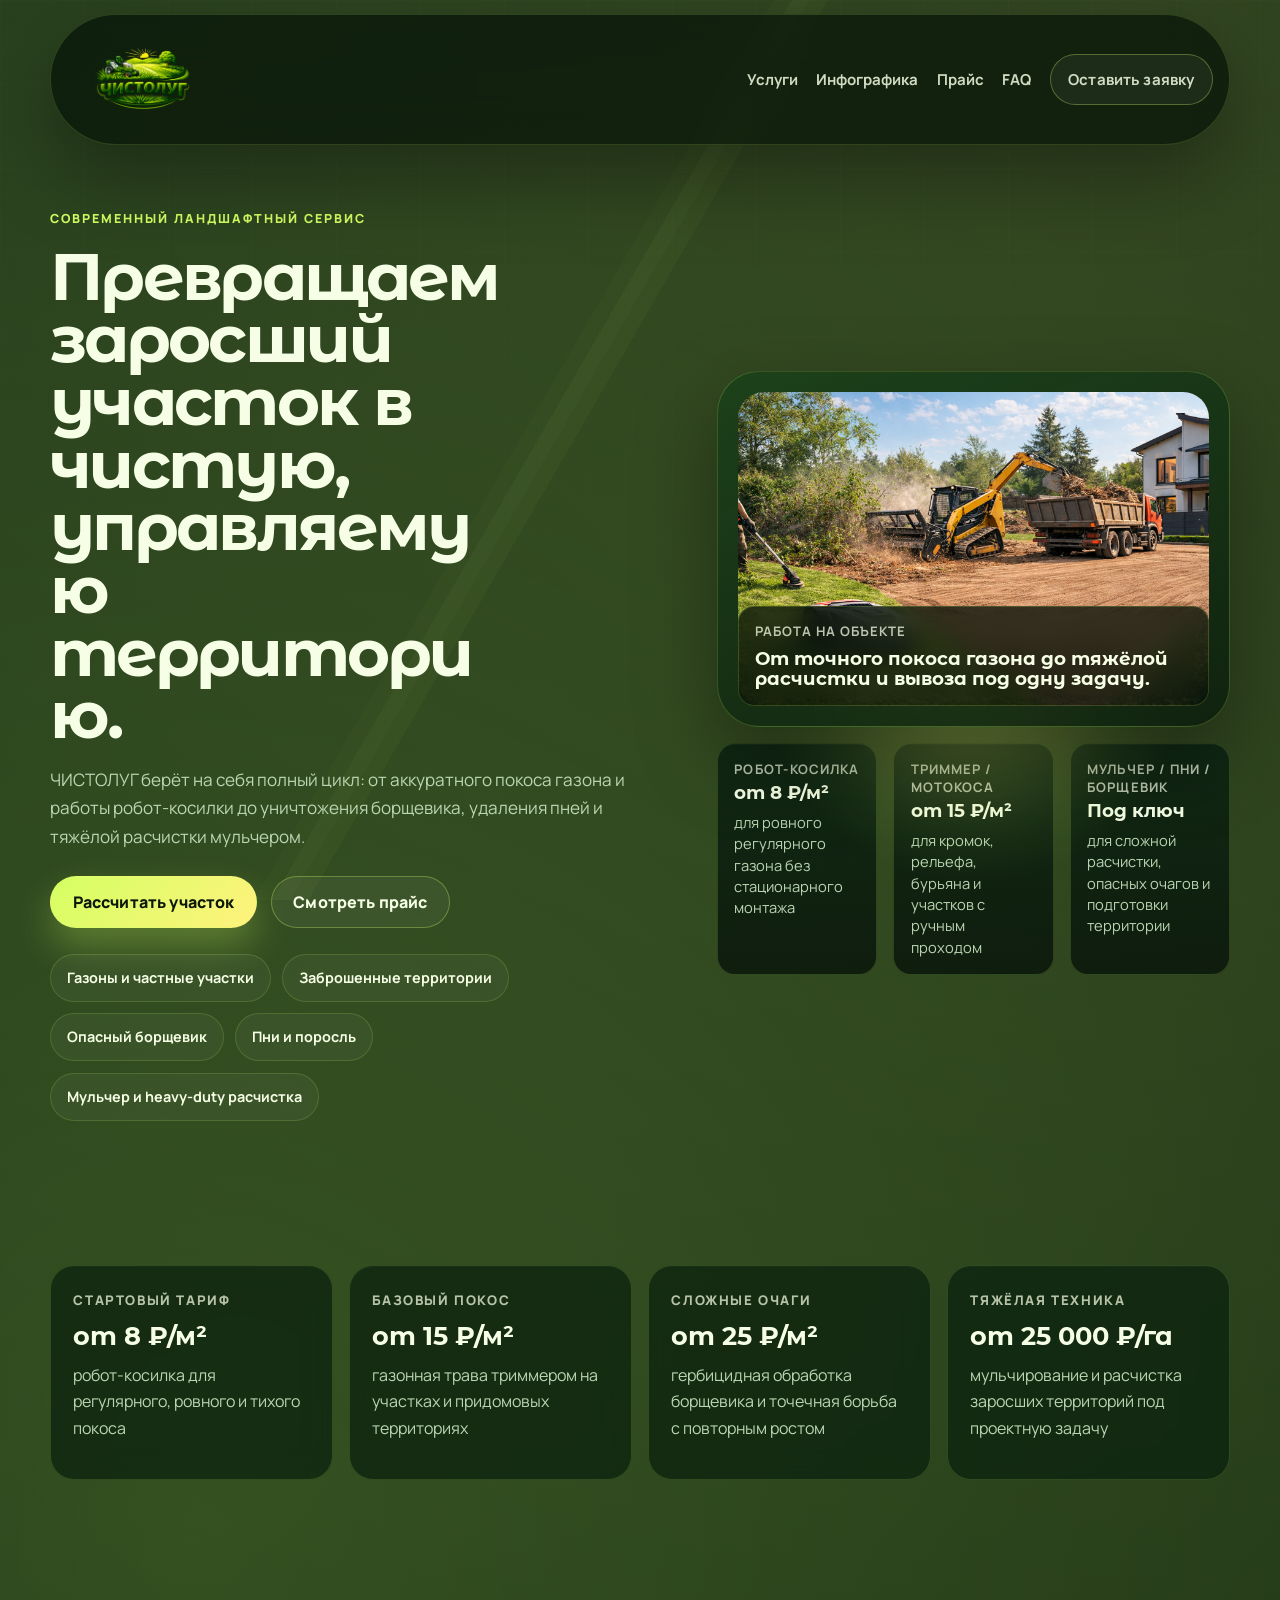
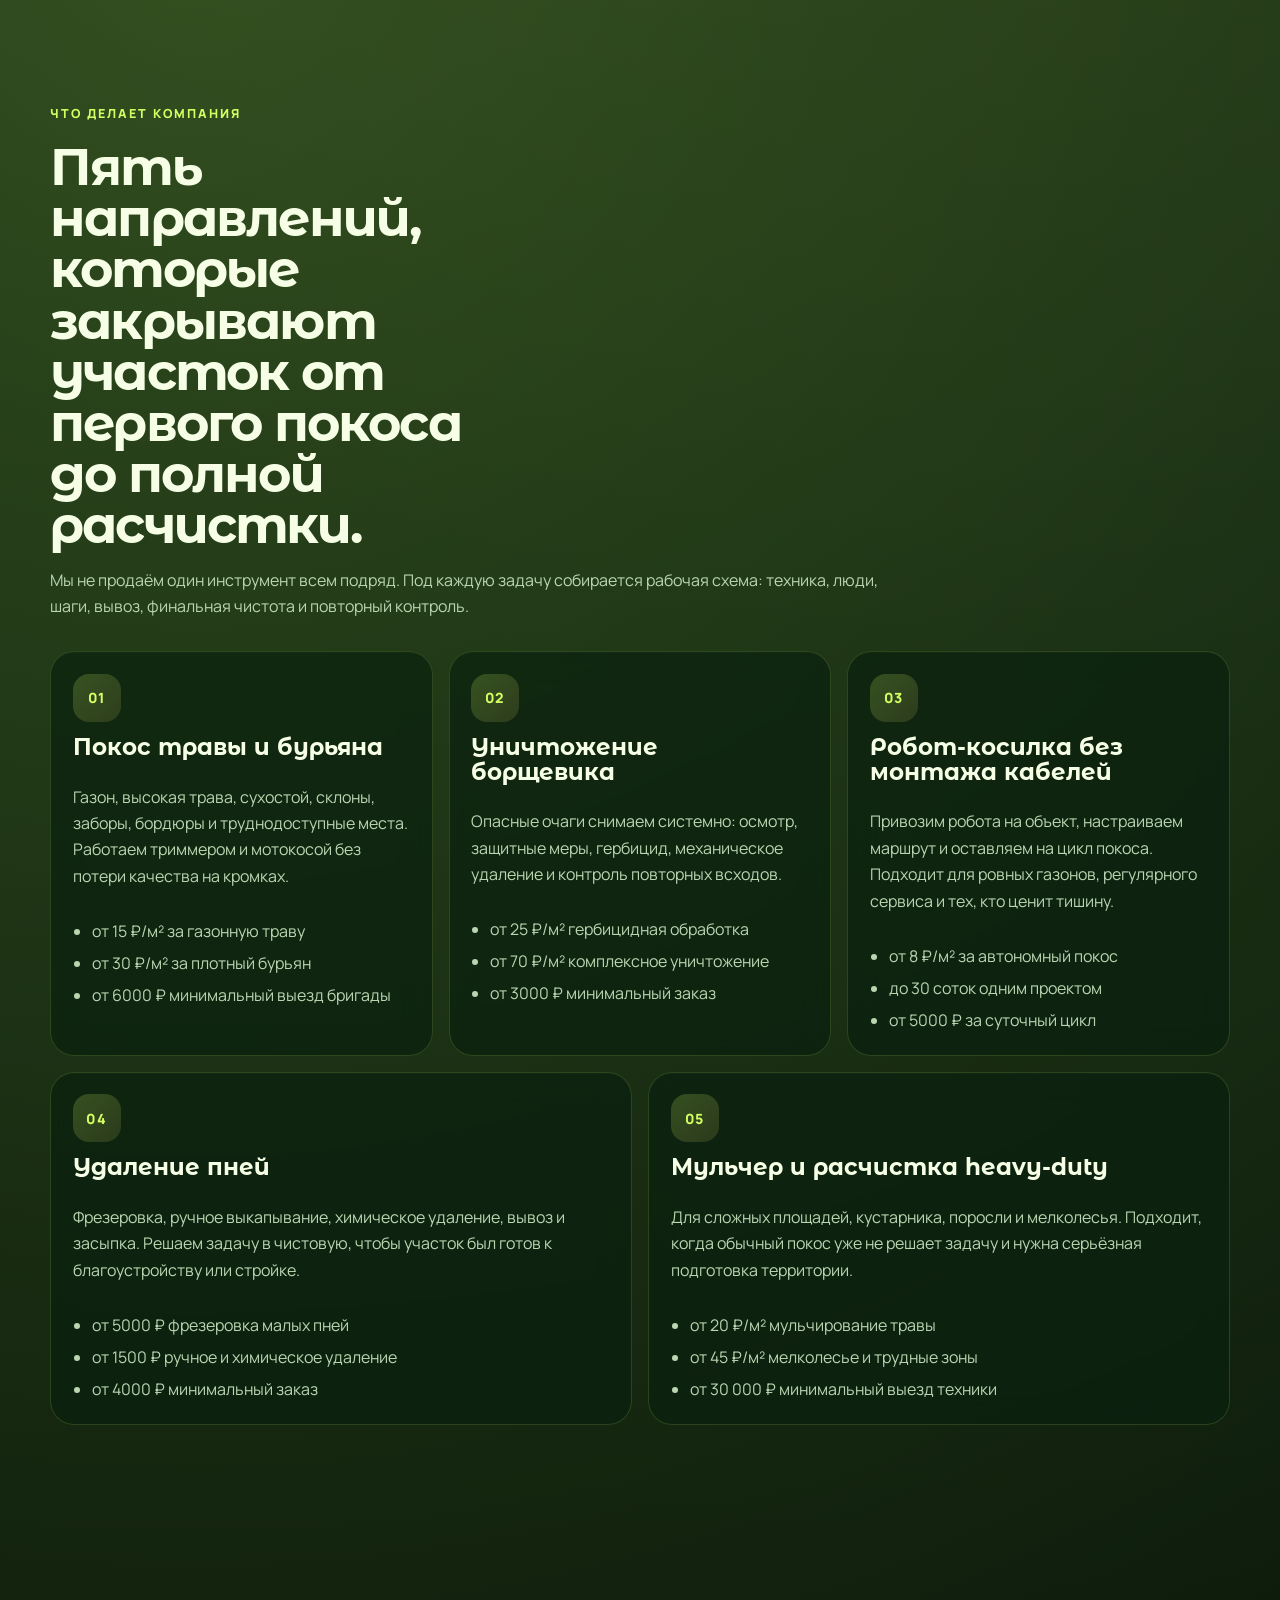
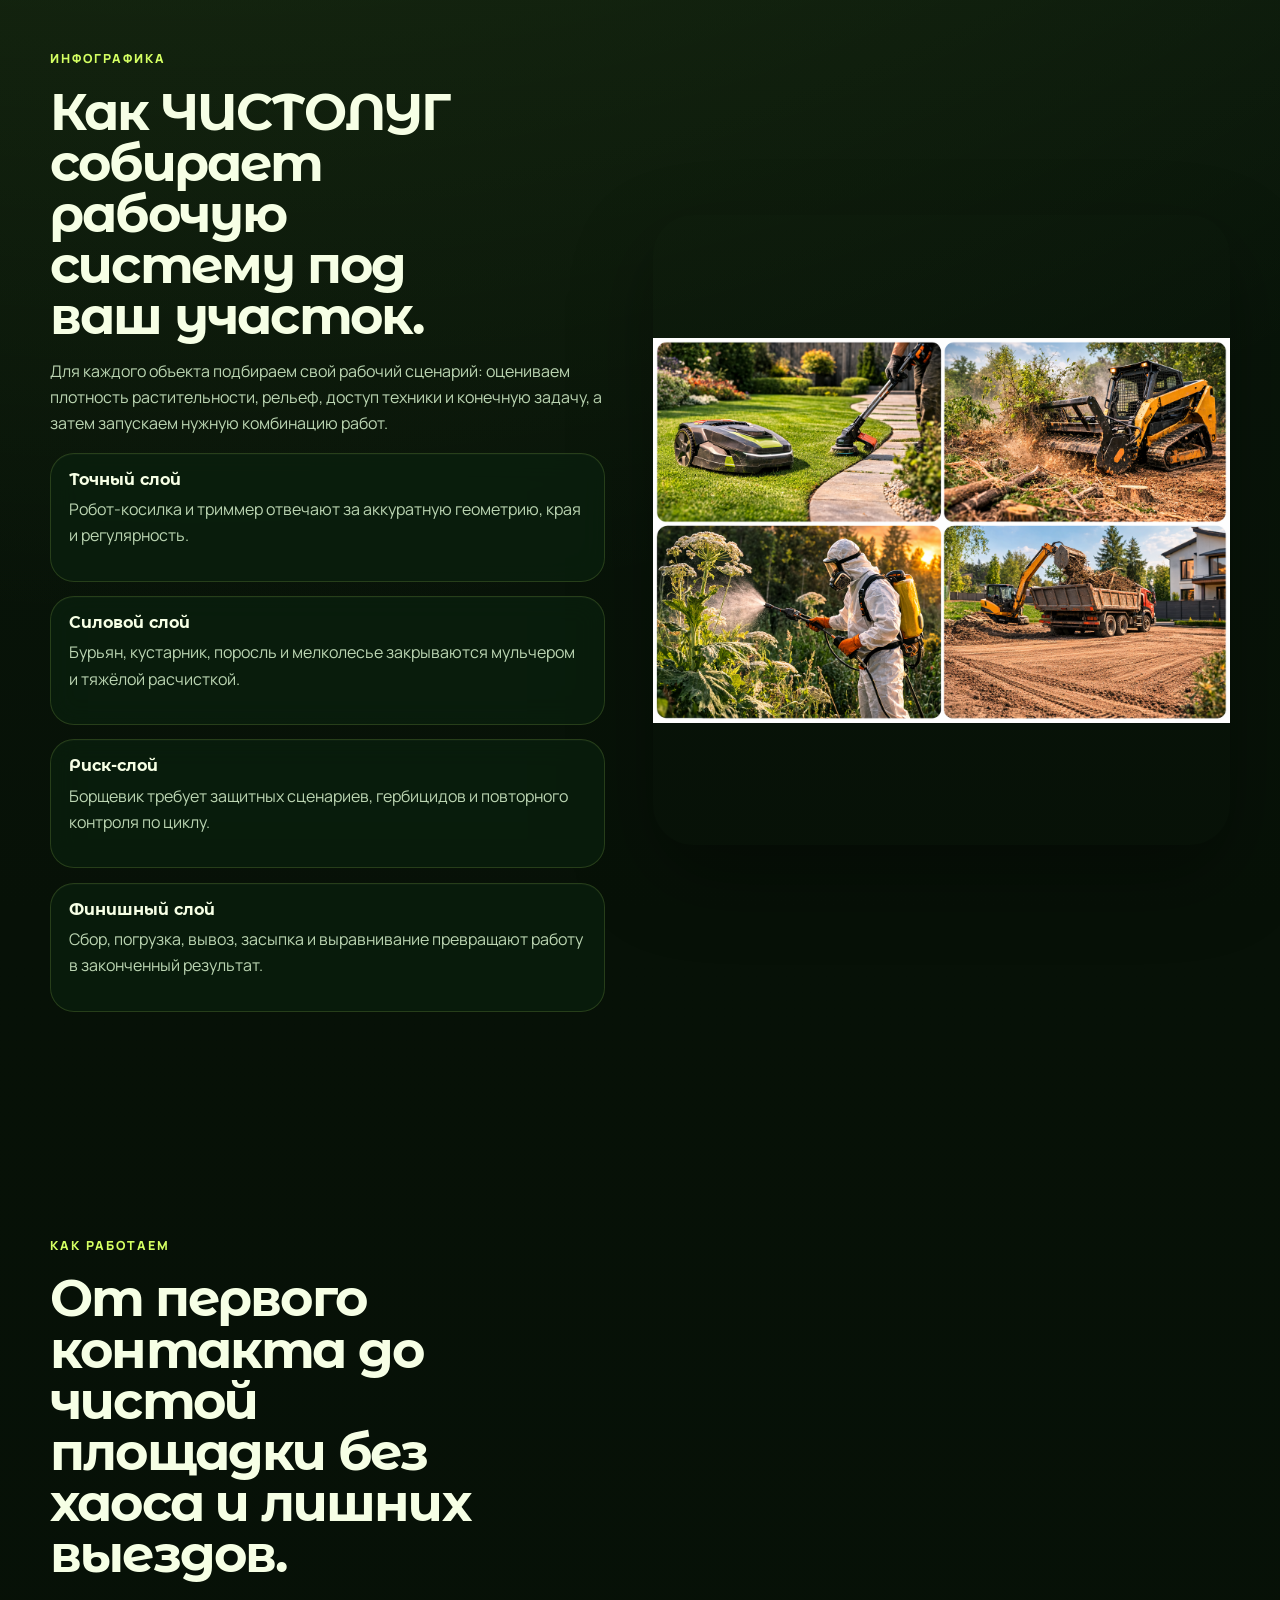
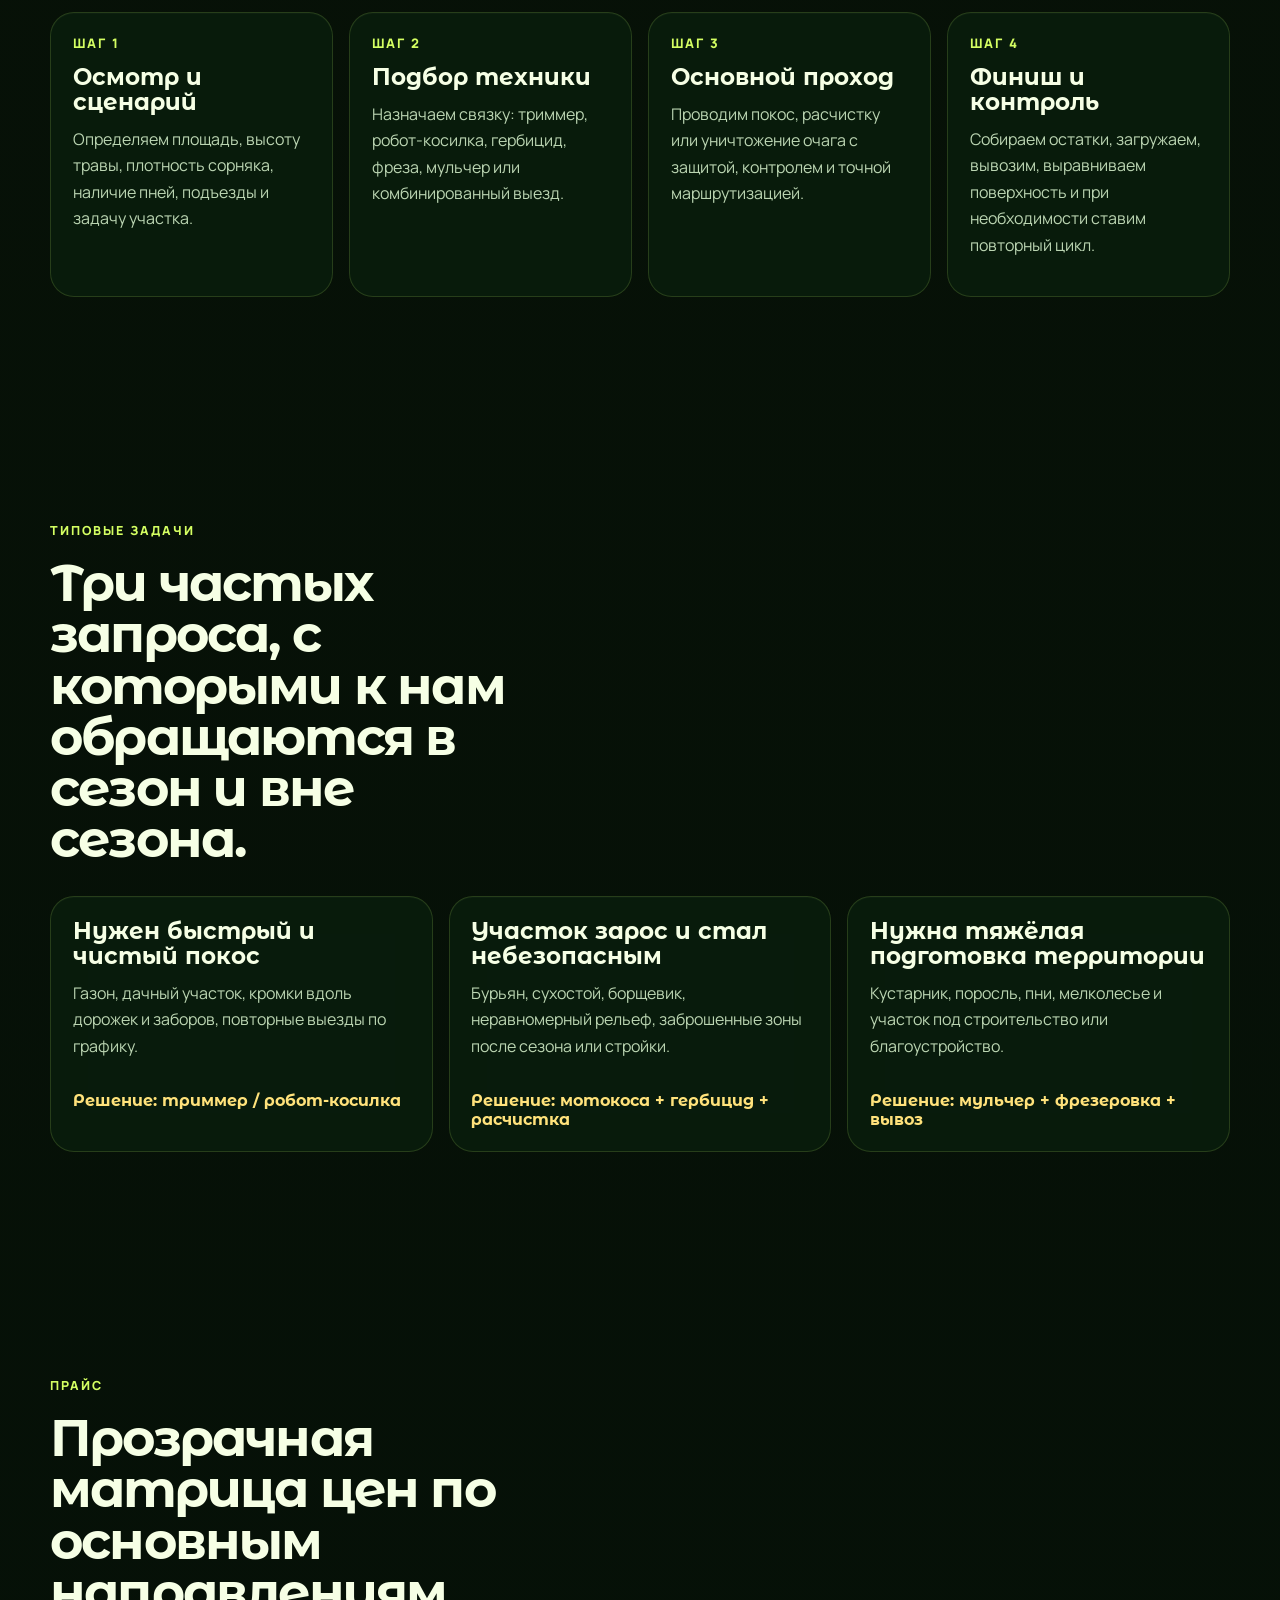
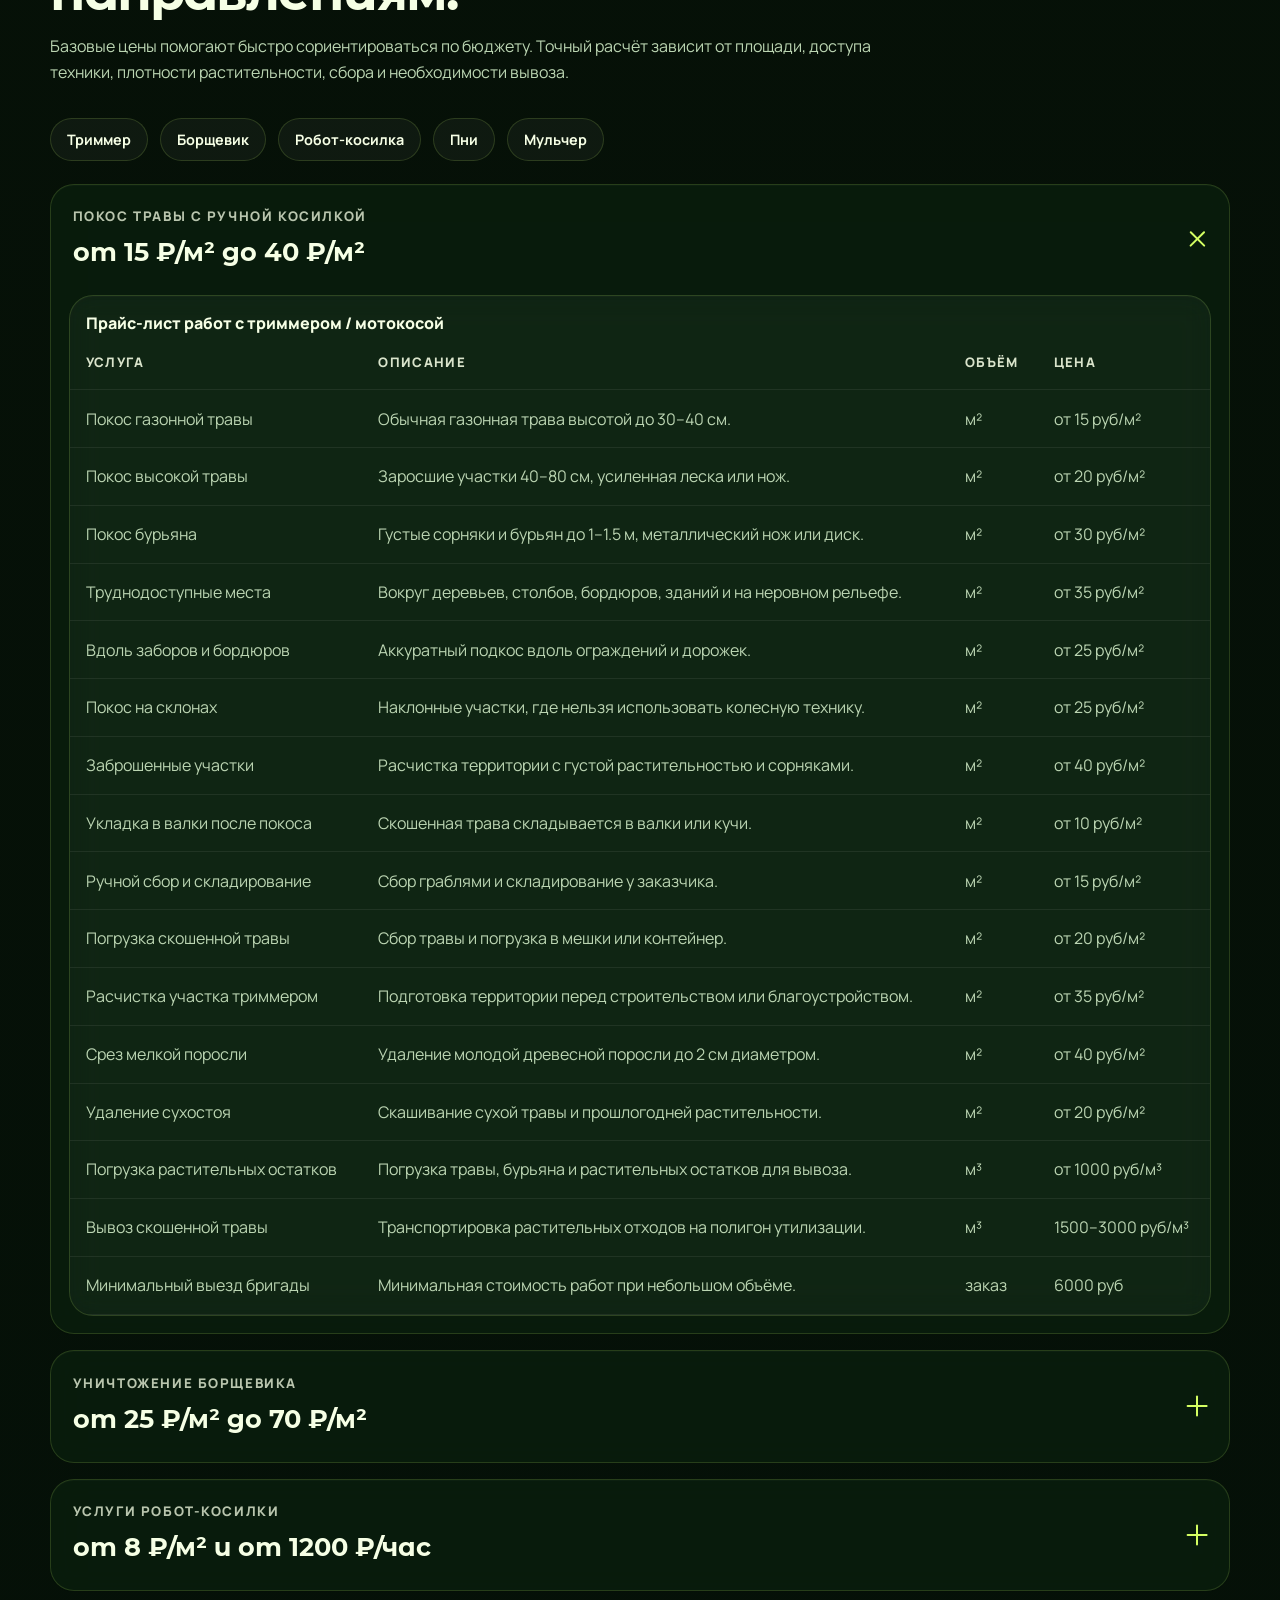
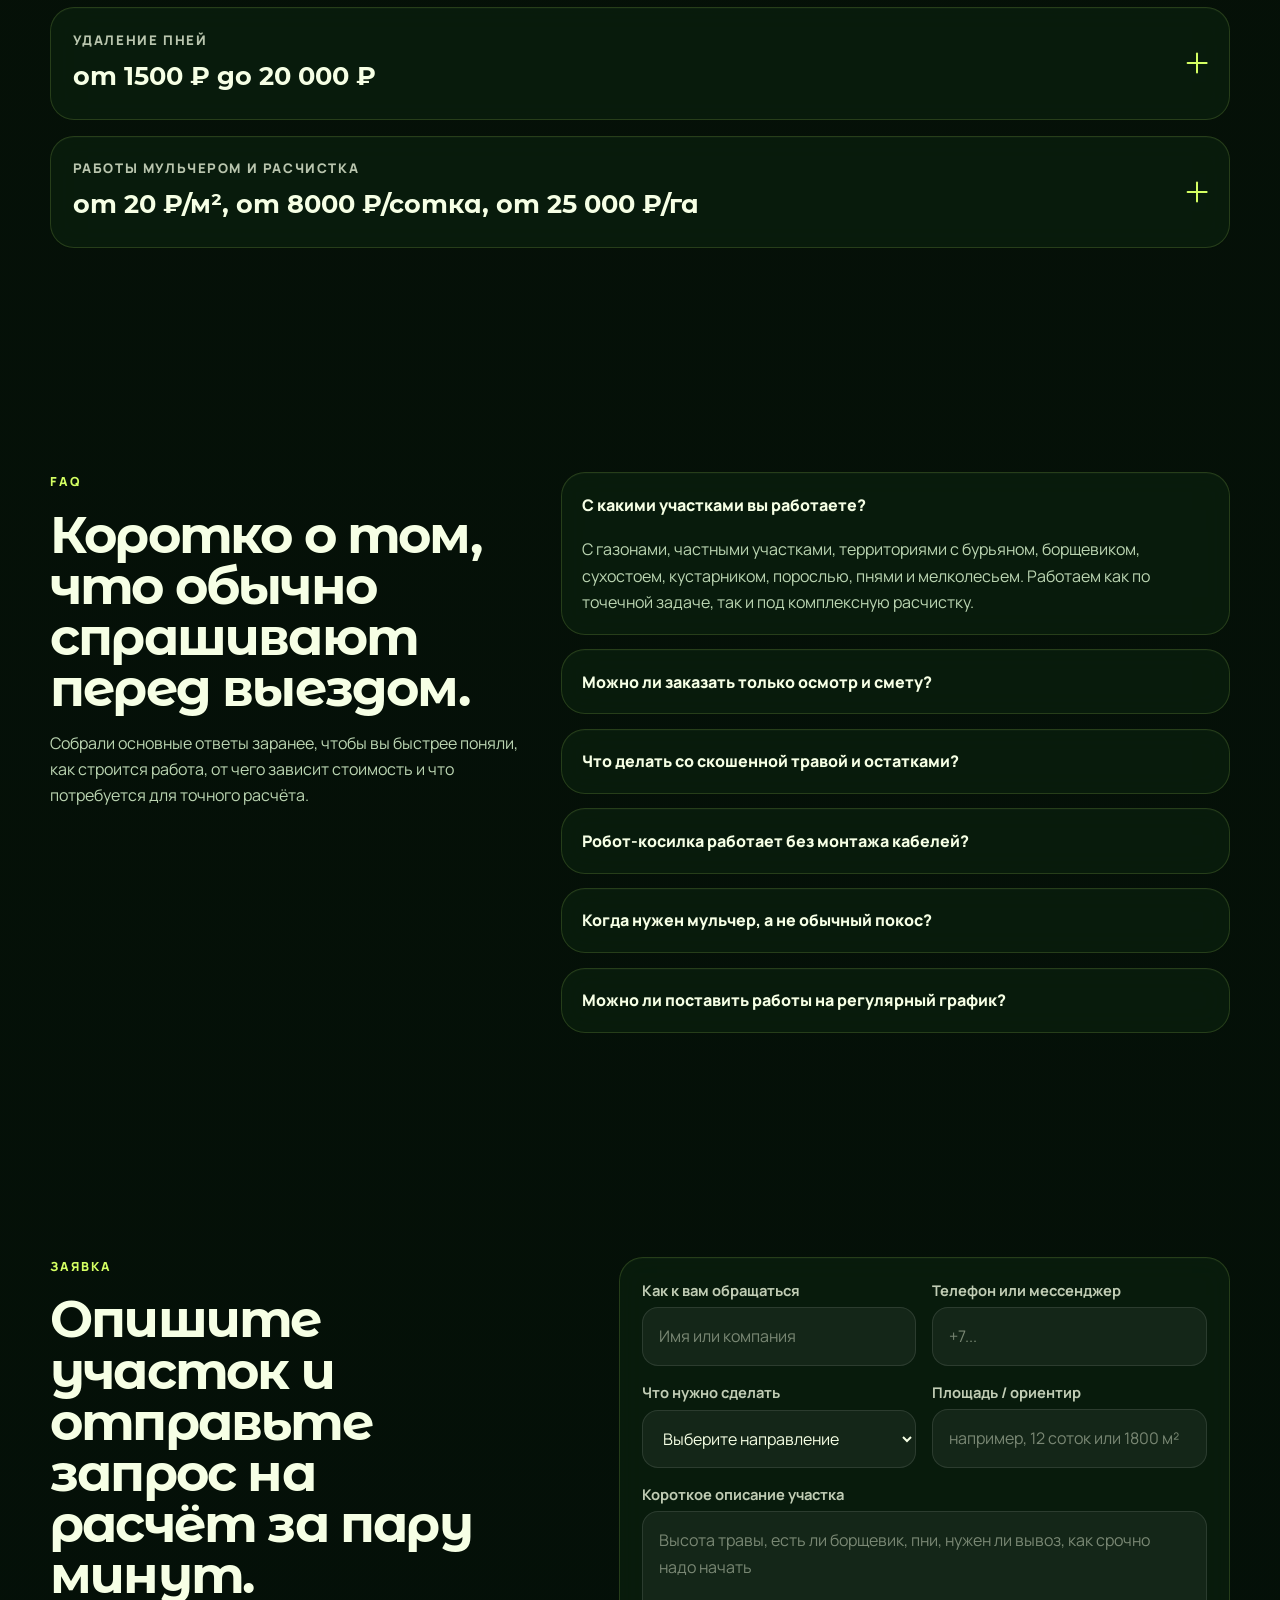
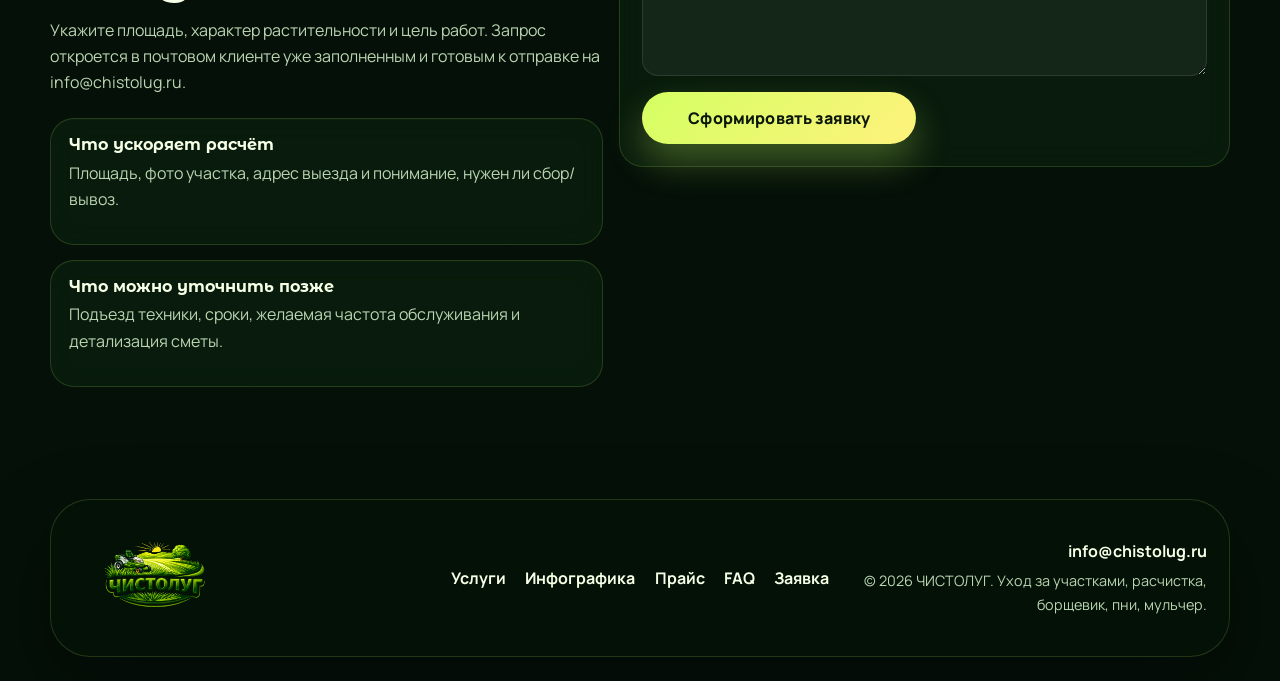
==== index.html @ da8906d5 "Initial commit" ====
<!doctype html>
<html lang="ru">
  <head>
    <meta charset="UTF-8" />
    <meta name="viewport" content="width=device-width, initial-scale=1.0" />
    <title>ЧИСТОЛУГ - покос травы, расчистка участков, уничтожение борщевика и удаление пней</title>
    <meta
      name="description"
      content="ЧИСТОЛУГ выполняет покос травы, расчистку заросших участков, уничтожение борщевика, удаление пней, мульчирование и сервис робот-косилок. Современный подход, понятный прайс, работы под ключ."
    />
    <meta
      name="keywords"
      content="покос травы, расчистка участков, уничтожение борщевика, робот косилка, удаление пней, мульчер, покос газона"
    />
    <meta name="theme-color" content="#0d2413" />
    <meta name="robots" content="index,follow,max-image-preview:large" />
    <link rel="canonical" href="https://chistolug.ru/" />
    <link rel="icon" href="assets/favicon-logo.png" type="image/png" sizes="512x512" />
    <link rel="apple-touch-icon" href="assets/favicon-logo.png" />
    <link rel="manifest" href="site.webmanifest" />
    <meta property="og:locale" content="ru_RU" />
    <meta property="og:type" content="website" />
    <meta property="og:title" content="ЧИСТОЛУГ - современный сервис покоса и расчистки участков" />
    <meta
      property="og:description"
      content="От аккуратного покоса газона до тяжёлой расчистки мульчером: борщевик, бурьян, пни, мелколесье и робот-косилки."
    />
    <meta property="og:url" content="https://chistolug.ru/" />
    <meta property="og:site_name" content="ЧИСТОЛУГ" />
    <meta property="og:image" content="https://chistolug.ru/assets/og-card.svg" />
    <meta property="og:image:type" content="image/svg+xml" />
    <meta property="og:image:width" content="1200" />
    <meta property="og:image:height" content="630" />
    <meta name="twitter:card" content="summary_large_image" />
    <meta name="twitter:title" content="ЧИСТОЛУГ - покос, расчистка и восстановление участков" />
    <meta
      name="twitter:description"
      content="Комплексный ландшафтный сервис: трава, борщевик, пни, мульчер и робот-косилки."
    />
    <meta name="twitter:image" content="https://chistolug.ru/assets/og-card.svg" />
    <link rel="preload" href="assets/hiro.png" as="image" />
    <link rel="stylesheet" href="styles.css" />
    <script type="application/ld+json">
      {
        "@context": "https://schema.org",
        "@graph": [
          {
            "@type": "Organization",
            "@id": "https://chistolug.ru/#organization",
            "name": "ЧИСТОЛУГ",
            "url": "https://chistolug.ru/",
            "logo": "https://chistolug.ru/assets/logo-header.png",
            "image": "https://chistolug.ru/assets/og-card.svg",
            "description": "Комплексный сервис по покосу травы, расчистке участков, уничтожению борщевика, удалению пней, мульчированию и обслуживанию робот-косилок.",
            "areaServed": {
              "@type": "Country",
              "name": "Россия"
            },
            "email": "info@chistolug.ru",
            "knowsAbout": [
              "Покос травы",
              "Расчистка участков",
              "Уничтожение борщевика",
              "Робот-косилки",
              "Удаление пней",
              "Мульчирование"
            ]
          },
          {
            "@type": "WebSite",
            "@id": "https://chistolug.ru/#website",
            "url": "https://chistolug.ru/",
            "name": "ЧИСТОЛУГ",
            "description": "Покос травы, расчистка участков, борщевик, пни, мульчер и робот-косилки под ключ.",
            "publisher": {
              "@id": "https://chistolug.ru/#organization"
            },
            "inLanguage": "ru-RU"
          },
          {
            "@type": "Service",
            "name": "Покос травы и расчистка участков",
            "provider": {
              "@id": "https://chistolug.ru/#organization"
            },
            "description": "Покос газонов, бурьяна, сложных рельефов и заброшенных участков триммером и мотокосой.",
            "offers": {
              "@type": "Offer",
              "priceCurrency": "RUB",
              "priceSpecification": {
                "@type": "PriceSpecification",
                "priceCurrency": "RUB",
                "minPrice": "15",
                "unitCode": "MTK"
              }
            }
          },
          {
            "@type": "Service",
            "name": "Уничтожение борщевика",
            "provider": {
              "@id": "https://chistolug.ru/#organization"
            },
            "description": "Гербицидная обработка, механическое удаление, выкапывание с корнем и вывоз растительных остатков.",
            "offers": {
              "@type": "Offer",
              "priceCurrency": "RUB",
              "priceSpecification": {
                "@type": "PriceSpecification",
                "priceCurrency": "RUB",
                "minPrice": "25",
                "unitCode": "MTK"
              }
            }
          },
          {
            "@type": "Service",
            "name": "Робот-косилки без стационарного монтажа",
            "provider": {
              "@id": "https://chistolug.ru/#organization"
            },
            "description": "Доставка робота на участок, настройка, автономный покос и регулярное обслуживание по графику.",
            "offers": {
              "@type": "Offer",
              "priceCurrency": "RUB",
              "priceSpecification": {
                "@type": "PriceSpecification",
                "priceCurrency": "RUB",
                "minPrice": "8",
                "unitCode": "MTK"
              }
            }
          },
          {
            "@type": "Service",
            "name": "Удаление пней",
            "provider": {
              "@id": "https://chistolug.ru/#organization"
            },
            "description": "Фрезеровка пней, ручное выкапывание корней, засыпка и выравнивание поверхности после удаления.",
            "offers": {
              "@type": "Offer",
              "priceCurrency": "RUB",
              "priceSpecification": {
                "@type": "PriceSpecification",
                "priceCurrency": "RUB",
                "minPrice": "1500"
              }
            }
          },
          {
            "@type": "FAQPage",
            "mainEntity": [
              {
                "@type": "Question",
                "name": "С какими участками работает ЧИСТОЛУГ?",
                "acceptedAnswer": {
                  "@type": "Answer",
                  "text": "Компания работает с газонами, заброшенными участками, сложным рельефом, борщевиком, порослью, кустарником, мелколесьем и площадками после строительства."
                }
              },
              {
                "@type": "Question",
                "name": "Можно ли заказать только осмотр и смету?",
                "acceptedAnswer": {
                  "@type": "Answer",
                  "text": "Да. Для борщевика, пней, робот-косилок и мульчера предусмотрен отдельный выезд специалиста и оценка объёма работ."
                }
              },
              {
                "@type": "Question",
                "name": "Что делать со скошенной травой и растительными остатками?",
                "acceptedAnswer": {
                  "@type": "Answer",
                  "text": "Можно оставить траву в валках, собрать и складировать на участке, погрузить в транспорт или организовать вывоз на полигон."
                }
              },
              {
                "@type": "Question",
                "name": "Работаете ли вы регулярно по графику?",
                "acceptedAnswer": {
                  "@type": "Answer",
                  "text": "Да. Для газонов и робот-косилок доступны повторные выезды и регулярное обслуживание участка по графику."
                }
              }
            ]
          }
        ]
      }
    </script>
  </head>
  <body>
    <div class="page-bg" aria-hidden="true"></div>
    <header class="site-header">
      <div class="container header-grid">
        <a class="brand" href="#top" aria-label="ЧИСТОЛУГ">
          <img
            class="brand-logo-image"
            src="assets/logo-header.png"
            alt="Логотип ЧИСТОЛУГ"
            width="180"
            height="120"
          />
        </a>
        <button class="nav-toggle" type="button" aria-expanded="false" aria-controls="site-nav">
          <span></span>
          <span></span>
        </button>
        <nav class="site-nav" id="site-nav" aria-label="Основная навигация">
          <a href="#services">Услуги</a>
          <a href="#system">Инфографика</a>
          <a href="#prices">Прайс</a>
          <a href="#faq">FAQ</a>
          <a class="button button-small button-ghost" href="#quote">Оставить заявку</a>
        </nav>
      </div>
    </header>

    <main id="top">
      <section class="hero section">
        <div class="container hero-grid">
          <div class="hero-copy reveal">
            <p class="eyebrow">Современный ландшафтный сервис</p>
            <h1>Превращаем заросший участок в чистую, управляемую территорию.</h1>
            <p class="hero-lead">
              ЧИСТОЛУГ берёт на себя полный цикл: от аккуратного покоса газона и работы робот-косилки
              до уничтожения борщевика, удаления пней и тяжёлой расчистки мульчером.
            </p>
            <div class="hero-actions">
              <a class="button button-primary" href="#quote">Рассчитать участок</a>
              <a class="button button-secondary" href="#prices">Смотреть прайс</a>
            </div>
            <ul class="hero-tags" aria-label="Направления работ">
              <li>Газоны и частные участки</li>
              <li>Заброшенные территории</li>
              <li>Опасный борщевик</li>
              <li>Пни и поросль</li>
              <li>Мульчер и heavy-duty расчистка</li>
            </ul>
          </div>

          <div class="hero-visual reveal" style="--delay: 0.12s">
            <div class="hero-orbit" aria-hidden="true"></div>
            <figure class="hero-scene-card">
              <img
                src="assets/hiro.png"
                alt="Техника ЧИСТОЛУГ на объекте: робот-косилка, ручной покос и расчистка участка с погрузкой растительных остатков."
                width="1536"
                height="1024"
                fetchpriority="high"
              />
              <figcaption class="scene-caption">
                <span>Работа на объекте</span>
                <strong>От точного покоса газона до тяжёлой расчистки и вывоза под одну задачу.</strong>
              </figcaption>
            </figure>
            <div class="hero-badge-grid" aria-label="Ключевые форматы работ">
              <article class="hero-badge">
                <span>Робот-косилка</span>
                <strong>от 8 ₽/м²</strong>
                <p>для ровного регулярного газона без стационарного монтажа</p>
              </article>
              <article class="hero-badge">
                <span>Триммер / мотокоса</span>
                <strong>от 15 ₽/м²</strong>
                <p>для кромок, рельефа, бурьяна и участков с ручным проходом</p>
              </article>
              <article class="hero-badge">
                <span>Мульчер / пни / борщевик</span>
                <strong>Под ключ</strong>
                <p>для сложной расчистки, опасных очагов и подготовки территории</p>
              </article>
            </div>
          </div>
        </div>
      </section>

      <section class="proof section">
        <div class="container">
          <div class="proof-grid">
            <article class="metric reveal">
              <span class="metric-label">Стартовый тариф</span>
              <strong class="metric-value">от 8 ₽/м²</strong>
              <p>робот-косилка для регулярного, ровного и тихого покоса</p>
            </article>
            <article class="metric reveal" style="--delay: 0.06s">
              <span class="metric-label">Базовый покос</span>
              <strong class="metric-value">от 15 ₽/м²</strong>
              <p>газонная трава триммером на участках и придомовых территориях</p>
            </article>
            <article class="metric reveal" style="--delay: 0.12s">
              <span class="metric-label">Сложные очаги</span>
              <strong class="metric-value">от 25 ₽/м²</strong>
              <p>гербицидная обработка борщевика и точечная борьба с повторным ростом</p>
            </article>
            <article class="metric reveal" style="--delay: 0.18s">
              <span class="metric-label">Тяжёлая техника</span>
              <strong class="metric-value">от 25 000 ₽/га</strong>
              <p>мульчирование и расчистка заросших территорий под проектную задачу</p>
            </article>
          </div>
        </div>
      </section>

      <section class="section services" id="services">
        <div class="container">
          <div class="section-heading reveal">
            <p class="eyebrow">Что делает компания</p>
            <h2>Пять направлений, которые закрывают участок от первого покоса до полной расчистки.</h2>
            <p>
              Мы не продаём один инструмент всем подряд. Под каждую задачу собирается рабочая схема:
              техника, люди, шаги, вывоз, финальная чистота и повторный контроль.
            </p>
          </div>

          <div class="service-grid">
            <article class="service-card reveal">
              <span class="service-icon">01</span>
              <h3>Покос травы и бурьяна</h3>
              <p>
                Газон, высокая трава, сухостой, склоны, заборы, бордюры и труднодоступные места. Работаем
                триммером и мотокосой без потери качества на кромках.
              </p>
              <ul>
                <li>от 15 ₽/м² за газонную траву</li>
                <li>от 30 ₽/м² за плотный бурьян</li>
                <li>от 6000 ₽ минимальный выезд бригады</li>
              </ul>
            </article>

            <article class="service-card reveal" style="--delay: 0.06s">
              <span class="service-icon">02</span>
              <h3>Уничтожение борщевика</h3>
              <p>
                Опасные очаги снимаем системно: осмотр, защитные меры, гербицид, механическое удаление и
                контроль повторных всходов.
              </p>
              <ul>
                <li>от 25 ₽/м² гербицидная обработка</li>
                <li>от 70 ₽/м² комплексное уничтожение</li>
                <li>от 3000 ₽ минимальный заказ</li>
              </ul>
            </article>

            <article class="service-card reveal" style="--delay: 0.12s">
              <span class="service-icon">03</span>
              <h3>Робот-косилка без монтажа кабелей</h3>
              <p>
                Привозим робота на объект, настраиваем маршрут и оставляем на цикл покоса. Подходит для
                ровных газонов, регулярного сервиса и тех, кто ценит тишину.
              </p>
              <ul>
                <li>от 8 ₽/м² за автономный покос</li>
                <li>до 30 соток одним проектом</li>
                <li>от 5000 ₽ за суточный цикл</li>
              </ul>
            </article>

            <article class="service-card reveal" style="--delay: 0.18s">
              <span class="service-icon">04</span>
              <h3>Удаление пней</h3>
              <p>
                Фрезеровка, ручное выкапывание, химическое удаление, вывоз и засыпка. Решаем задачу в
                чистовую, чтобы участок был готов к благоустройству или стройке.
              </p>
              <ul>
                <li>от 5000 ₽ фрезеровка малых пней</li>
                <li>от 1500 ₽ ручное и химическое удаление</li>
                <li>от 4000 ₽ минимальный заказ</li>
              </ul>
            </article>

            <article class="service-card reveal" style="--delay: 0.24s">
              <span class="service-icon">05</span>
              <h3>Мульчер и расчистка heavy-duty</h3>
              <p>
                Для сложных площадей, кустарника, поросли и мелколесья. Подходит, когда обычный покос уже
                не решает задачу и нужна серьёзная подготовка территории.
              </p>
              <ul>
                <li>от 20 ₽/м² мульчирование травы</li>
                <li>от 45 ₽/м² мелколесье и трудные зоны</li>
                <li>от 30 000 ₽ минимальный выезд техники</li>
              </ul>
            </article>
          </div>
        </div>
      </section>

      <section class="section system" id="system">
        <div class="container system-grid">
          <div class="system-copy reveal">
            <p class="eyebrow">Инфографика</p>
            <h2>Как ЧИСТОЛУГ собирает рабочую систему под ваш участок.</h2>
            <p>
              Для каждого объекта подбираем свой рабочий сценарий: оцениваем плотность растительности,
              рельеф, доступ техники и конечную задачу, а затем запускаем нужную комбинацию работ.
            </p>
            <div class="system-list">
              <article>
                <strong>Точный слой</strong>
                <p>Робот-косилка и триммер отвечают за аккуратную геометрию, края и регулярность.</p>
              </article>
              <article>
                <strong>Силовой слой</strong>
                <p>Бурьян, кустарник, поросль и мелколесье закрываются мульчером и тяжёлой расчисткой.</p>
              </article>
              <article>
                <strong>Риск-слой</strong>
                <p>Борщевик требует защитных сценариев, гербицидов и повторного контроля по циклу.</p>
              </article>
              <article>
                <strong>Финишный слой</strong>
                <p>Сбор, погрузка, вывоз, засыпка и выравнивание превращают работу в законченный результат.</p>
              </article>
            </div>
          </div>

          <figure class="system-visual reveal" style="--delay: 0.12s">
            <img
              src="assets/services.png"
              alt="Коллаж направлений ЧИСТОЛУГ: робот-косилка и ручной покос, мульчер, обработка борщевика и вывоз растительных остатков."
              width="1536"
              height="1024"
              loading="lazy"
            />
          </figure>
        </div>
      </section>

      <section class="section process">
        <div class="container">
          <div class="section-heading reveal">
            <p class="eyebrow">Как работаем</p>
            <h2>От первого контакта до чистой площадки без хаоса и лишних выездов.</h2>
          </div>
          <div class="process-grid">
            <article class="process-card reveal">
              <span>Шаг 1</span>
              <h3>Осмотр и сценарий</h3>
              <p>Определяем площадь, высоту травы, плотность сорняка, наличие пней, подъезды и задачу участка.</p>
            </article>
            <article class="process-card reveal" style="--delay: 0.06s">
              <span>Шаг 2</span>
              <h3>Подбор техники</h3>
              <p>Назначаем связку: триммер, робот-косилка, гербицид, фреза, мульчер или комбинированный выезд.</p>
            </article>
            <article class="process-card reveal" style="--delay: 0.12s">
              <span>Шаг 3</span>
              <h3>Основной проход</h3>
              <p>Проводим покос, расчистку или уничтожение очага с защитой, контролем и точной маршрутизацией.</p>
            </article>
            <article class="process-card reveal" style="--delay: 0.18s">
              <span>Шаг 4</span>
              <h3>Финиш и контроль</h3>
              <p>Собираем остатки, загружаем, вывозим, выравниваем поверхность и при необходимости ставим повторный цикл.</p>
            </article>
          </div>
        </div>
      </section>

      <section class="section cases">
        <div class="container">
          <div class="section-heading reveal">
            <p class="eyebrow">Типовые задачи</p>
            <h2>Три частых запроса, с которыми к нам обращаются в сезон и вне сезона.</h2>
          </div>
          <div class="case-grid">
            <article class="case-card reveal">
              <h3>Нужен быстрый и чистый покос</h3>
              <p>Газон, дачный участок, кромки вдоль дорожек и заборов, повторные выезды по графику.</p>
              <strong>Решение: триммер / робот-косилка</strong>
            </article>
            <article class="case-card reveal" style="--delay: 0.08s">
              <h3>Участок зарос и стал небезопасным</h3>
              <p>Бурьян, сухостой, борщевик, неравномерный рельеф, заброшенные зоны после сезона или стройки.</p>
              <strong>Решение: мотокоса + гербицид + расчистка</strong>
            </article>
            <article class="case-card reveal" style="--delay: 0.16s">
              <h3>Нужна тяжёлая подготовка территории</h3>
              <p>Кустарник, поросль, пни, мелколесье и участок под строительство или благоустройство.</p>
              <strong>Решение: мульчер + фрезеровка + вывоз</strong>
            </article>
          </div>
        </div>
      </section>

      <section class="section prices" id="prices">
        <div class="container">
          <div class="section-heading reveal">
            <p class="eyebrow">Прайс</p>
            <h2>Прозрачная матрица цен по основным направлениям.</h2>
            <p>
              Базовые цены помогают быстро сориентироваться по бюджету. Точный расчёт зависит от площади,
              доступа техники, плотности растительности, сбора и необходимости вывоза.
            </p>
          </div>

          <div class="price-chips reveal">
            <a class="chip-link" href="#price-trimmer">Триммер</a>
            <a class="chip-link" href="#price-hogweed">Борщевик</a>
            <a class="chip-link" href="#price-robot">Робот-косилка</a>
            <a class="chip-link" href="#price-stumps">Пни</a>
            <a class="chip-link" href="#price-mulcher">Мульчер</a>
          </div>

          <div class="price-stack">
            <details class="price-panel reveal" id="price-trimmer" open>
              <summary>
                <div>
                  <span class="price-panel-label">Покос травы с ручной косилкой</span>
                  <strong>от 15 ₽/м² до 40 ₽/м²</strong>
                </div>
                <span class="summary-icon" aria-hidden="true"></span>
              </summary>
              <div class="table-wrap">
                <table class="price-table">
                  <caption>Прайс-лист работ с триммером / мотокосой</caption>
                  <thead>
                    <tr>
                      <th>Услуга</th>
                      <th>Описание</th>
                      <th>Объём</th>
                      <th>Цена</th>
                    </tr>
                  </thead>
                  <tbody>
                    <tr><td>Покос газонной травы</td><td>Обычная газонная трава высотой до 30–40 см.</td><td>м²</td><td>от 15 руб/м²</td></tr>
                    <tr><td>Покос высокой травы</td><td>Заросшие участки 40–80 см, усиленная леска или нож.</td><td>м²</td><td>от 20 руб/м²</td></tr>
                    <tr><td>Покос бурьяна</td><td>Густые сорняки и бурьян до 1–1.5 м, металлический нож или диск.</td><td>м²</td><td>от 30 руб/м²</td></tr>
                    <tr><td>Труднодоступные места</td><td>Вокруг деревьев, столбов, бордюров, зданий и на неровном рельефе.</td><td>м²</td><td>от 35 руб/м²</td></tr>
                    <tr><td>Вдоль заборов и бордюров</td><td>Аккуратный подкос вдоль ограждений и дорожек.</td><td>м²</td><td>от 25 руб/м²</td></tr>
                    <tr><td>Покос на склонах</td><td>Наклонные участки, где нельзя использовать колесную технику.</td><td>м²</td><td>от 25 руб/м²</td></tr>
                    <tr><td>Заброшенные участки</td><td>Расчистка территории с густой растительностью и сорняками.</td><td>м²</td><td>от 40 руб/м²</td></tr>
                    <tr><td>Укладка в валки после покоса</td><td>Скошенная трава складывается в валки или кучи.</td><td>м²</td><td>от 10 руб/м²</td></tr>
                    <tr><td>Ручной сбор и складирование</td><td>Сбор граблями и складирование у заказчика.</td><td>м²</td><td>от 15 руб/м²</td></tr>
                    <tr><td>Погрузка скошенной травы</td><td>Сбор травы и погрузка в мешки или контейнер.</td><td>м²</td><td>от 20 руб/м²</td></tr>
                    <tr><td>Расчистка участка триммером</td><td>Подготовка территории перед строительством или благоустройством.</td><td>м²</td><td>от 35 руб/м²</td></tr>
                    <tr><td>Срез мелкой поросли</td><td>Удаление молодой древесной поросли до 2 см диаметром.</td><td>м²</td><td>от 40 руб/м²</td></tr>
                    <tr><td>Удаление сухостоя</td><td>Скашивание сухой травы и прошлогодней растительности.</td><td>м²</td><td>от 20 руб/м²</td></tr>
                    <tr><td>Погрузка растительных остатков</td><td>Погрузка травы, бурьяна и растительных остатков для вывоза.</td><td>м³</td><td>от 1000 руб/м³</td></tr>
                    <tr><td>Вывоз скошенной травы</td><td>Транспортировка растительных отходов на полигон утилизации.</td><td>м³</td><td>1500–3000 руб/м³</td></tr>
                    <tr><td>Минимальный выезд бригады</td><td>Минимальная стоимость работ при небольшом объёме.</td><td>заказ</td><td>6000 руб</td></tr>
                  </tbody>
                </table>
              </div>
            </details>

            <details class="price-panel reveal" id="price-hogweed">
              <summary>
                <div>
                  <span class="price-panel-label">Уничтожение борщевика</span>
                  <strong>от 25 ₽/м² до 70 ₽/м²</strong>
                </div>
                <span class="summary-icon" aria-hidden="true"></span>
              </summary>
              <div class="table-wrap">
                <table class="price-table">
                  <caption>Прайс-лист на уничтожение борщевика</caption>
                  <thead>
                    <tr>
                      <th>Услуга</th>
                      <th>Описание</th>
                      <th>Объём</th>
                      <th>Цена</th>
                    </tr>
                  </thead>
                  <tbody>
                    <tr><td>Осмотр участка и оценка</td><td>Выезд специалиста, определение площади заражения и смета.</td><td>выезд</td><td>от 1000 ₽</td></tr>
                    <tr><td>Гербицидная обработка</td><td>Опрыскивание профессиональными системными гербицидами.</td><td>м²</td><td>от 25 ₽/м²</td></tr>
                    <tr><td>Механическое удаление</td><td>Скашивание триммером или мотокосой с металлическим ножом.</td><td>м²</td><td>от 40 ₽/м²</td></tr>
                    <tr><td>Выкапывание с корнем</td><td>Полное удаление растения вручную для одиночных очагов.</td><td>растение</td><td>от 250 ₽/шт</td></tr>
                    <tr><td>Комплексное уничтожение</td><td>Покос, гербицидная обработка и контроль повторных всходов.</td><td>м²</td><td>от 70 ₽/м²</td></tr>
                    <tr><td>Расчистка участка перед обработкой</td><td>Удаление травы и густой растительности перед основной фазой.</td><td>м²</td><td>от 30 ₽/м²</td></tr>
                    <tr><td>Сбор растительных остатков</td><td>Ручной сбор скошенных растений и складирование.</td><td>м²</td><td>от 20 ₽/м²</td></tr>
                    <tr><td>Погрузка растительных остатков</td><td>Погрузка растительности и отходов в транспорт.</td><td>м³</td><td>от 1000 ₽/м³</td></tr>
                    <tr><td>Вывоз растительных отходов</td><td>Транспортировка борщевика и остатков на полигон.</td><td>м³</td><td>от 3000 ₽/м³</td></tr>
                    <tr><td>Минимальный заказ</td><td>Минимальная стоимость выполнения при небольшом объёме.</td><td>заказ</td><td>от 3000 ₽</td></tr>
                  </tbody>
                </table>
              </div>
            </details>

            <details class="price-panel reveal" id="price-robot">
              <summary>
                <div>
                  <span class="price-panel-label">Услуги робот-косилки</span>
                  <strong>от 8 ₽/м² и от 1200 ₽/час</strong>
                </div>
                <span class="summary-icon" aria-hidden="true"></span>
              </summary>
              <div class="table-wrap">
                <table class="price-table">
                  <caption>Прайс-лист услуг робот-косилки без монтажа кабелей</caption>
                  <thead>
                    <tr>
                      <th>Услуга</th>
                      <th>Описание</th>
                      <th>Объём</th>
                      <th>Цена</th>
                    </tr>
                  </thead>
                  <tbody>
                    <tr><td>Выезд и оценка участка</td><td>Осмотр, определение площади, препятствий и времени работы.</td><td>выезд</td><td>от 1000 ₽</td></tr>
                    <tr><td>Покос газона роботом</td><td>Автономное кошение на участке клиента без участия оператора.</td><td>м²</td><td>от 8 ₽/м²</td></tr>
                    <tr><td>Средний участок</td><td>Доставка, настройка и полный цикл покоса до 10 соток.</td><td>участок до 10 соток</td><td>от 4000 ₽</td></tr>
                    <tr><td>Большой участок</td><td>Работа несколько часов или дней до полного завершения покоса.</td><td>участок до 30 соток</td><td>от 8000 ₽</td></tr>
                    <tr><td>Почасовая аренда</td><td>Робот-косилка на объекте с настройкой и контролем работы.</td><td>час</td><td>от 1200 ₽/час</td></tr>
                    <tr><td>Суточная аренда</td><td>Робот доставляется на участок и работает в течение суток.</td><td>сутки</td><td>от 5000 ₽/сутки</td></tr>
                    <tr><td>Контроль оператора</td><td>Покос с периодическим надзором специалиста.</td><td>час</td><td>от 1500 ₽/час</td></tr>
                    <tr><td>Настройка и запуск</td><td>Подготовка робота, настройка параметров и запуск программы.</td><td>услуга</td><td>от 1500 ₽</td></tr>
                    <tr><td>Повторный покос</td><td>Регулярное обслуживание участка по графику.</td><td>м²</td><td>от 6 ₽/м²</td></tr>
                    <tr><td>Доставка робот-косилки</td><td>Транспортировка оборудования на объект и обратно.</td><td>выезд</td><td>от 1000 ₽</td></tr>
                    <tr><td>Срочный выезд</td><td>Работы в день обращения или вне очереди.</td><td>выезд</td><td>от 2000 ₽</td></tr>
                    <tr><td>Минимальный заказ</td><td>Минимальная стоимость работ для сервиса робот-косилки.</td><td>заказ</td><td>от 8000 ₽</td></tr>
                  </tbody>
                </table>
              </div>
            </details>

            <details class="price-panel reveal" id="price-stumps">
              <summary>
                <div>
                  <span class="price-panel-label">Удаление пней</span>
                  <strong>от 1500 ₽ до 20 000 ₽</strong>
                </div>
                <span class="summary-icon" aria-hidden="true"></span>
              </summary>
              <div class="table-wrap">
                <table class="price-table">
                  <caption>Прайс-лист на удаление пней</caption>
                  <thead>
                    <tr>
                      <th>Услуга</th>
                      <th>Описание</th>
                      <th>Объём</th>
                      <th>Цена</th>
                    </tr>
                  </thead>
                  <tbody>
                    <tr><td>Выезд специалиста и оценка</td><td>Осмотр доступа техники, измерение диаметра пней и смета.</td><td>выезд</td><td>от 2 000 ₽</td></tr>
                    <tr><td>Фрезеровка до 20 см</td><td>Измельчение пня фрезой на глубину около 20 см.</td><td>пень (⌀ ≤20 см)</td><td>от 5 000 ₽</td></tr>
                    <tr><td>Фрезеровка 21–30 см</td><td>Глубина до 20–30 см.</td><td>пень (⌀ 21–30 см)</td><td>от 7 500 ₽</td></tr>
                    <tr><td>Фрезеровка 31–40 см</td><td>Глубина до 30–40 см.</td><td>пень (⌀ 31–40 см)</td><td>от 9 000 ₽</td></tr>
                    <tr><td>Фрезеровка 41–50 см</td><td>Глубокая фрезеровка средней категории.</td><td>пень (⌀ 41–50 см)</td><td>от 12 000 ₽</td></tr>
                    <tr><td>Крупные пни более 50 см</td><td>Глубокая фрезеровка, расчёт индивидуально.</td><td>пень (⌀ &gt;50 см)</td><td>от 20 000 ₽</td></tr>
                    <tr><td>Ручное выкапывание корней</td><td>Полное удаление с корнем при ограниченном доступе.</td><td>пень</td><td>от 1 500 ₽</td></tr>
                    <tr><td>Химическое удаление</td><td>Обработка реагентом или селитрой, медленный метод.</td><td>пень</td><td>от 1 500 ₽</td></tr>
                    <tr><td>Погрузка и вывоз</td><td>Погрузка измельчённых остатков или целых пней.</td><td>м³</td><td>от 1 000 ₽</td></tr>
                    <tr><td>Засыпка ямы и выравнивание</td><td>Трамбовка, засыпка и восстановление поверхности.</td><td>пень / шт.</td><td>от 500 ₽</td></tr>
                    <tr><td>Комплекс под ключ</td><td>Фреза + вывоз + засыпка и утрамбовка.</td><td>пень</td><td>от 5 000 ₽</td></tr>
                    <tr><td>Минимальный заказ</td><td>Гарантирует выезд и организацию работ по малым объектам.</td><td>заказ</td><td>от 4 000 ₽</td></tr>
                  </tbody>
                </table>
              </div>
            </details>

            <details class="price-panel reveal" id="price-mulcher">
              <summary>
                <div>
                  <span class="price-panel-label">Работы мульчером и расчистка</span>
                  <strong>от 20 ₽/м², от 8000 ₽/сотка, от 25 000 ₽/га</strong>
                </div>
                <span class="summary-icon" aria-hidden="true"></span>
              </summary>
              <div class="table-wrap">
                <table class="price-table">
                  <caption>Прайс-лист на работы мульчером</caption>
                  <thead>
                    <tr>
                      <th>Услуга</th>
                      <th>Описание</th>
                      <th>Объём</th>
                      <th>Цена</th>
                    </tr>
                  </thead>
                  <tbody>
                    <tr><td>Выезд и осмотр участка</td><td>Осмотр территории и определение плотности растительности.</td><td>выезд</td><td>от 2000 ₽</td></tr>
                    <tr><td>Мульчирование травы</td><td>Измельчение высокой травы и сорной растительности.</td><td>м²</td><td>от 20 ₽/м²</td></tr>
                    <tr><td>Мульчирование густой травы и бурьяна</td><td>Высокая трава более 50 см и плотная растительность.</td><td>м²</td><td>от 30 ₽/м²</td></tr>
                    <tr><td>Мульчирование кустарника</td><td>Измельчение кустарников и поросли.</td><td>м²</td><td>от 35 ₽/м²</td></tr>
                    <tr><td>Мульчирование мелколесья</td><td>Удаление молодых деревьев диаметром до 10–15 см.</td><td>м²</td><td>от 45 ₽/м²</td></tr>
                    <tr><td>Расчистка участка мульчером</td><td>Полная расчистка от травы, кустарника и мелких деревьев.</td><td>сотка</td><td>от 8000 ₽/сотка</td></tr>
                    <tr><td>Расчистка заросших территорий</td><td>Подготовка земли под строительство, сельхоз или благоустройство.</td><td>гектар</td><td>от 25 000 ₽/га</td></tr>
                    <tr><td>Мульчирование порубочных остатков</td><td>Измельчение веток, деревьев и древесных отходов на месте.</td><td>м²</td><td>от 30 ₽/м²</td></tr>
                    <tr><td>Планировочная расчистка</td><td>Измельчение растительности с выравниванием участка.</td><td>м²</td><td>от 40 ₽/м²</td></tr>
                    <tr><td>Труднодоступные места</td><td>Работа на склонах, лесных участках и в зарослях.</td><td>м²</td><td>от 45 ₽/м²</td></tr>
                    <tr><td>Минимальный заказ</td><td>Минимальная стоимость выезда техники.</td><td>заказ</td><td>от 30 000 ₽</td></tr>
                    <tr><td>Валка дерева</td><td>Цена зависит от диаметра дерева.</td><td>шт</td><td>от 2 000 ₽</td></tr>
                    <tr><td>Расчистка лесного участка</td><td>Мелколесье, цена зависит от диаметра дерева.</td><td>сотка</td><td>от 6 000 ₽</td></tr>
                    <tr><td>Сложная расчистка участка</td><td>Цена зависит от сложности работ и плотности зарослей.</td><td>сотка</td><td>от 10 000 ₽</td></tr>
                  </tbody>
                </table>
              </div>
            </details>
          </div>
        </div>
      </section>

      <section class="section faq" id="faq">
        <div class="container faq-grid">
          <div class="faq-copy reveal">
            <p class="eyebrow">FAQ</p>
            <h2>Коротко о том, что обычно спрашивают перед выездом.</h2>
            <p>
              Собрали основные ответы заранее, чтобы вы быстрее поняли, как строится работа, от чего
              зависит стоимость и что потребуется для точного расчёта.
            </p>
          </div>

          <div class="faq-list">
            <details class="faq-item reveal" open>
              <summary>С какими участками вы работаете?</summary>
              <p>
                С газонами, частными участками, территориями с бурьяном, борщевиком, сухостоем, кустарником,
                порослью, пнями и мелколесьем. Работаем как по точечной задаче, так и под комплексную расчистку.
              </p>
            </details>
            <details class="faq-item reveal" style="--delay: 0.05s">
              <summary>Можно ли заказать только осмотр и смету?</summary>
              <p>
                Да. Для борщевика, удаления пней, робот-косилки и мульчера предусмотрен отдельный выезд
                специалиста с оценкой доступа, объёма и нужной технологии.
              </p>
            </details>
            <details class="faq-item reveal" style="--delay: 0.1s">
              <summary>Что делать со скошенной травой и остатками?</summary>
              <p>
                Возможны разные сценарии: оставить в валках, собрать и складировать, погрузить в контейнер
                или организовать вывоз на полигон. Это выбирается на этапе сметы.
              </p>
            </details>
            <details class="faq-item reveal" style="--delay: 0.15s">
              <summary>Робот-косилка работает без монтажа кабелей?</summary>
              <p>
                Да. Робот привозится на объект, настраивается под конкретную задачу и выполняет цикл покоса
                без стационарного монтажа кабелей и постоянной инсталляции.
              </p>
            </details>
            <details class="faq-item reveal" style="--delay: 0.2s">
              <summary>Когда нужен мульчер, а не обычный покос?</summary>
              <p>
                Когда участок зарос кустарником, порослью, высокой плотной травой или мелколесьем. Мульчер
                нужен там, где обычный покос не даёт нужной скорости и глубины расчистки.
              </p>
            </details>
            <details class="faq-item reveal" style="--delay: 0.25s">
              <summary>Можно ли поставить работы на регулярный график?</summary>
              <p>
                Да. Особенно это актуально для газонов и робот-косилок. Регулярные выезды помогают удерживать
                участок в чистом состоянии и не доводить его до дорогой тяжёлой расчистки.
              </p>
            </details>
          </div>
        </div>
      </section>

      <section class="section quote" id="quote">
        <div class="container quote-grid">
          <div class="quote-copy reveal">
            <p class="eyebrow">Заявка</p>
            <h2>Опишите участок и отправьте запрос на расчёт за пару минут.</h2>
            <p>
              Укажите площадь, характер растительности и цель работ. Запрос откроется в почтовом клиенте
              уже заполненным и готовым к отправке на <a href="mailto:info@chistolug.ru">info@chistolug.ru</a>.
            </p>
            <div class="quote-notes">
              <article>
                <strong>Что ускоряет расчёт</strong>
                <p>Площадь, фото участка, адрес выезда и понимание, нужен ли сбор/вывоз.</p>
              </article>
              <article>
                <strong>Что можно уточнить позже</strong>
                <p>Подъезд техники, сроки, желаемая частота обслуживания и детализация сметы.</p>
              </article>
            </div>
          </div>

          <form class="quote-form reveal" id="quote-form" style="--delay: 0.12s">
            <label>
              <span>Как к вам обращаться</span>
              <input type="text" name="name" placeholder="Имя или компания" required />
            </label>
            <label>
              <span>Телефон или мессенджер</span>
              <input type="text" name="contact" placeholder="+7..." required />
            </label>
            <label>
              <span>Что нужно сделать</span>
              <select name="service" required>
                <option value="">Выберите направление</option>
                <option>Покос травы и бурьяна</option>
                <option>Уничтожение борщевика</option>
                <option>Робот-косилка</option>
                <option>Удаление пней</option>
                <option>Мульчер и тяжёлая расчистка</option>
                <option>Комплекс работ</option>
              </select>
            </label>
            <label>
              <span>Площадь / ориентир</span>
              <input type="text" name="area" placeholder="например, 12 соток или 1800 м²" />
            </label>
            <label class="full-width">
              <span>Короткое описание участка</span>
              <textarea
                name="message"
                rows="5"
                placeholder="Высота травы, есть ли борщевик, пни, нужен ли вывоз, как срочно надо начать"
              ></textarea>
            </label>
            <button class="button button-primary" type="submit">Сформировать заявку</button>
            <p class="form-status" id="form-status" role="status" aria-live="polite"></p>
          </form>
        </div>
      </section>
    </main>

    <footer class="site-footer">
      <div class="container footer-grid">
        <div>
          <a class="brand brand-footer" href="#top">
            <img
              class="brand-logo-image"
              src="assets/logo-header.png"
              alt="Логотип ЧИСТОЛУГ"
              width="168"
              height="112"
            />
          </a>
        </div>
        <div class="footer-links">
          <a href="#services">Услуги</a>
          <a href="#system">Инфографика</a>
          <a href="#prices">Прайс</a>
          <a href="#faq">FAQ</a>
          <a href="#quote">Заявка</a>
        </div>
        <div class="footer-meta">
          <a href="mailto:info@chistolug.ru">info@chistolug.ru</a>
          <p>© <span id="year"></span> ЧИСТОЛУГ. Уход за участками, расчистка, борщевик, пни, мульчер.</p>
        </div>
      </div>
    </footer>

    <script src="script.js"></script>
  </body>
</html>
---- styles.css ----
@import url("https://fonts.googleapis.com/css2?family=Manrope:wght@400;500;600;700;800&family=Montserrat+Alternates:wght@600;700;800&display=swap");

:root {
  --bg: #08160b;
  --bg-deep: #041008;
  --surface: rgba(11, 32, 15, 0.72);
  --surface-strong: rgba(15, 43, 20, 0.92);
  --surface-soft: rgba(244, 255, 236, 0.08);
  --line: rgba(201, 248, 106, 0.16);
  --line-strong: rgba(201, 248, 106, 0.32);
  --text: #f6ffe5;
  --muted: #bbd5b2;
  --accent: #d4ff62;
  --accent-strong: #98d300;
  --accent-deep: #416e16;
  --gold: #ffe27b;
  --shadow: 0 32px 80px rgba(0, 0, 0, 0.34);
  --radius-xl: 34px;
  --radius-lg: 24px;
  --radius-md: 18px;
  --container: min(1180px, calc(100% - 2rem));
  --timing: 220ms ease;
}

*,
*::before,
*::after {
  box-sizing: border-box;
}

html {
  scroll-behavior: smooth;
}

body {
  margin: 0;
  min-width: 320px;
  overflow-x: clip;
  font-family: "Manrope", "Avenir Next", "Segoe UI", sans-serif;
  color: var(--text);
  background:
    radial-gradient(circle at 15% 15%, rgba(188, 255, 87, 0.2), transparent 26%),
    radial-gradient(circle at 88% 0%, rgba(255, 214, 95, 0.12), transparent 22%),
    linear-gradient(180deg, #102916 0%, #071107 40%, #041008 100%);
}

body::before,
body::after,
.page-bg {
  content: "";
  position: fixed;
  inset: 0;
  pointer-events: none;
}

body::before {
  background:
    linear-gradient(120deg, transparent 0 44%, rgba(216, 255, 115, 0.04) 44% 46%, transparent 46% 100%),
    linear-gradient(300deg, transparent 0 55%, rgba(216, 255, 115, 0.025) 55% 57%, transparent 57% 100%);
  opacity: 0.9;
}

body::after {
  background:
    linear-gradient(90deg, rgba(255, 255, 255, 0.015) 1px, transparent 1px),
    linear-gradient(rgba(255, 255, 255, 0.015) 1px, transparent 1px);
  background-size: 84px 84px;
  mask-image: linear-gradient(180deg, rgba(0, 0, 0, 0.9), transparent 95%);
}

.page-bg {
  background:
    radial-gradient(circle at 30% 30%, rgba(185, 255, 90, 0.18), transparent 0 24%),
    radial-gradient(circle at 70% 20%, rgba(255, 218, 110, 0.16), transparent 0 20%),
    radial-gradient(circle at 80% 80%, rgba(86, 158, 28, 0.14), transparent 0 18%);
  filter: blur(20px);
  z-index: -1;
}

img {
  display: block;
  max-width: 100%;
}

a {
  color: inherit;
  text-decoration: none;
}

button,
input,
textarea,
select {
  font: inherit;
}

button,
select {
  color: inherit;
}

textarea {
  resize: vertical;
}

.container {
  width: var(--container);
  margin-inline: auto;
}

.section {
  position: relative;
  padding: clamp(4rem, 9vw, 7rem) 0;
}

.eyebrow {
  margin: 0 0 1rem;
  color: var(--accent);
  text-transform: uppercase;
  letter-spacing: 0.16em;
  font-size: 0.78rem;
  font-weight: 800;
}

h1,
h2,
h3,
strong,
.brand strong,
.metric-value {
  font-family: "Montserrat Alternates", "Avenir Next", sans-serif;
}

h1,
h2,
h3,
p,
ul {
  margin-top: 0;
}

h1 {
  max-width: 11ch;
  margin-bottom: 1.2rem;
  font-size: clamp(2.9rem, 6vw, 6rem);
  line-height: 0.95;
  letter-spacing: -0.04em;
  overflow-wrap: anywhere;
}

h2 {
  max-width: 13ch;
  margin-bottom: 1rem;
  font-size: clamp(2rem, 4vw, 3.6rem);
  line-height: 1;
  letter-spacing: -0.035em;
  overflow-wrap: anywhere;
}

h3 {
  margin-bottom: 0.7rem;
  font-size: clamp(1.2rem, 1.8vw, 1.5rem);
  line-height: 1.08;
  overflow-wrap: anywhere;
}

p,
li,
td,
th,
summary,
input,
textarea,
select {
  color: var(--muted);
  line-height: 1.65;
  overflow-wrap: break-word;
}

.site-header {
  position: sticky;
  top: 0;
  z-index: 40;
  padding-top: 0.85rem;
  transition: transform var(--timing), padding var(--timing);
}

.site-header.is-scrolled {
  padding-top: 0.35rem;
}

.header-grid {
  display: grid;
  grid-template-columns: auto 1fr;
  align-items: center;
  gap: 1rem 2rem;
  padding: 0.85rem 1rem;
  background: rgba(3, 15, 6, 0.66);
  border: 1px solid var(--line);
  border-radius: 999px;
  backdrop-filter: blur(22px);
  box-shadow: var(--shadow);
}

.brand {
  display: inline-flex;
  align-items: center;
  gap: 0.75rem;
  min-width: 0;
  line-height: 0;
}

.brand-mark {
  flex: 0 0 auto;
  display: grid;
  place-items: center;
  width: 3.25rem;
  height: 3.25rem;
  border-radius: 1rem;
  background:
    linear-gradient(145deg, rgba(212, 255, 98, 0.2), rgba(212, 255, 98, 0.05)),
    rgba(255, 255, 255, 0.04);
  border: 1px solid rgba(212, 255, 98, 0.25);
  box-shadow: inset 0 0 0 1px rgba(255, 255, 255, 0.03);
}

.brand-logo-image {
  display: block;
  width: clamp(8.5rem, 12vw, 10.75rem);
  height: auto;
  object-fit: contain;
}

.brand-footer .brand-logo-image {
  width: clamp(8.75rem, 13vw, 10.5rem);
}

.brand-copy {
  display: grid;
  gap: 0.18rem;
  min-width: 0;
}

.brand-copy strong {
  font-size: 1rem;
  letter-spacing: 0.02em;
}

.brand-copy span {
  font-size: 0.8rem;
  color: rgba(230, 255, 218, 0.72);
  white-space: nowrap;
}

.site-nav {
  display: inline-flex;
  align-items: center;
  justify-content: flex-end;
  gap: 1.15rem;
}

.site-nav a {
  font-size: 0.94rem;
  font-weight: 700;
  color: rgba(246, 255, 229, 0.84);
  transition: color var(--timing), transform var(--timing);
}

.site-nav a:hover,
.site-nav a:focus-visible {
  color: var(--accent);
}

.nav-toggle {
  display: none;
  place-items: center;
  gap: 0.32rem;
  width: 2.8rem;
  height: 2.8rem;
  margin-left: auto;
  justify-self: end;
  border: 1px solid rgba(212, 255, 98, 0.35);
  border-radius: 999px;
  background:
    linear-gradient(145deg, rgba(212, 255, 98, 0.14), rgba(255, 255, 255, 0.04)),
    rgba(255, 255, 255, 0.06);
  box-shadow: 0 12px 28px rgba(0, 0, 0, 0.22);
}

.nav-toggle span {
  width: 1.1rem;
  height: 2px;
  border-radius: 999px;
  background: var(--text);
  transition: transform var(--timing), opacity var(--timing);
}

.nav-open .nav-toggle span:first-child {
  transform: translateY(3px) rotate(45deg);
}

.nav-open .nav-toggle span:last-child {
  transform: translateY(-3px) rotate(-45deg);
}

.button {
  display: inline-flex;
  align-items: center;
  justify-content: center;
  min-height: 3.25rem;
  padding: 0.85rem 1.35rem;
  border-radius: 999px;
  border: 1px solid transparent;
  font-weight: 800;
  letter-spacing: 0.01em;
  transition: transform var(--timing), box-shadow var(--timing), background var(--timing), border-color var(--timing);
}

.button:hover,
.button:focus-visible {
  transform: translateY(-2px);
}

.button-primary {
  color: #0b180b;
  background: linear-gradient(135deg, var(--accent), #fff27d);
  box-shadow: 0 18px 36px rgba(212, 255, 98, 0.28);
}

.button-secondary,
.button-ghost {
  border-color: var(--line-strong);
  background: rgba(255, 255, 255, 0.05);
}

.button-small {
  min-height: 2.75rem;
  padding-inline: 1.1rem;
}

.hero {
  padding-top: clamp(3rem, 5vw, 4rem);
}

.hero-grid {
  display: grid;
  grid-template-columns: minmax(0, 1.08fr) minmax(350px, 0.92fr);
  align-items: center;
  gap: clamp(2rem, 5vw, 4rem);
}

.hero-lead {
  max-width: 60ch;
  margin-bottom: 1.6rem;
  font-size: 1.07rem;
}

.hero h1 {
  max-width: 10.5ch;
  font-size: clamp(2.6rem, 5.15vw, 5rem);
}

.hero-actions {
  display: flex;
  flex-wrap: wrap;
  gap: 0.85rem;
  margin-bottom: 1.6rem;
}

.hero-tags {
  display: flex;
  flex-wrap: wrap;
  gap: 0.7rem;
  padding: 0;
  list-style: none;
}

.hero-tags li,
.chip-link {
  padding: 0.7rem 1rem;
  border: 1px solid var(--line);
  border-radius: 999px;
  background: rgba(255, 255, 255, 0.04);
  color: var(--text);
  font-size: 0.9rem;
  font-weight: 700;
}

.hero-visual {
  position: relative;
  display: grid;
  gap: 1rem;
  min-height: 0;
}

.hero-orbit {
  position: absolute;
  inset: 4% 8%;
  border-radius: 50%;
  background:
    radial-gradient(circle, rgba(212, 255, 98, 0.24) 0%, transparent 60%),
    radial-gradient(circle at 50% 50%, rgba(255, 226, 123, 0.18), transparent 45%);
  filter: blur(10px);
  animation: pulse 9s infinite ease-in-out;
}

.hero-scene-card {
  position: relative;
  z-index: 2;
  margin: 0;
  overflow: hidden;
  padding: clamp(1rem, 2vw, 1.25rem);
  border: 1px solid rgba(212, 255, 98, 0.2);
  border-radius: calc(var(--radius-xl) + 8px);
  background:
    linear-gradient(160deg, rgba(27, 65, 26, 0.92), rgba(9, 27, 11, 0.84)),
    rgba(255, 255, 255, 0.02);
  box-shadow: var(--shadow);
}

.hero-scene-card img {
  width: 100%;
  border-radius: calc(var(--radius-xl) - 8px);
  height: auto;
}

.scene-caption {
  position: absolute;
  left: 1.25rem;
  right: 1.25rem;
  bottom: 1.25rem;
  display: grid;
  gap: 0.3rem;
  padding: 0.95rem 1rem;
  border: 1px solid rgba(212, 255, 98, 0.18);
  border-radius: 1rem;
  background: rgba(6, 18, 8, 0.76);
  backdrop-filter: blur(12px);
}

.scene-caption span,
.hero-badge span {
  display: block;
  margin-bottom: 0.25rem;
  color: rgba(246, 255, 229, 0.74);
  font-size: 0.82rem;
  font-weight: 700;
  text-transform: uppercase;
  letter-spacing: 0.08em;
}

.scene-caption strong,
.hero-badge strong {
  font-size: 1.15rem;
  line-height: 1.12;
  overflow-wrap: anywhere;
}

.hero-badge-grid {
  display: grid;
  grid-template-columns: repeat(3, minmax(0, 1fr));
  gap: 1rem;
}

.hero-badge {
  min-width: 0;
  padding: 1rem 1.05rem;
  border: 1px solid rgba(212, 255, 98, 0.16);
  border-radius: var(--radius-md);
  background:
    linear-gradient(180deg, rgba(13, 36, 18, 0.9), rgba(7, 19, 9, 0.82)),
    rgba(255, 255, 255, 0.02);
  box-shadow: inset 0 1px 0 rgba(255, 255, 255, 0.03);
}

.hero-badge p {
  margin: 0.5rem 0 0;
  font-size: 0.92rem;
  line-height: 1.45;
}

.proof {
  padding-top: 1rem;
}

.proof-grid,
.process-grid,
.case-grid,
.quote-grid,
.faq-grid {
  display: grid;
  gap: 1rem;
}

.proof-grid {
  grid-template-columns: repeat(4, minmax(0, 1fr));
}

.metric,
.service-card,
.process-card,
.case-card,
.faq-item,
.quote-form,
.quote-notes article,
.system-list article,
.price-panel,
.table-wrap {
  border: 1px solid var(--line);
  background: var(--surface);
  border-radius: var(--radius-lg);
  backdrop-filter: blur(14px);
  box-shadow: inset 0 1px 0 rgba(255, 255, 255, 0.02);
}

.metric,
.service-card,
.process-card,
.case-card,
.faq-item,
.quote-form,
.quote-notes article,
.system-list article,
.price-panel,
.table-wrap,
.price-panel summary > div,
.section-heading,
.hero-copy,
.quote-copy,
.faq-copy {
  min-width: 0;
}

.metric {
  padding: 1.4rem;
}

.metric-label {
  display: inline-block;
  margin-bottom: 0.65rem;
  color: rgba(246, 255, 229, 0.72);
  font-size: 0.83rem;
  font-weight: 800;
  text-transform: uppercase;
  letter-spacing: 0.12em;
}

.metric-value {
  display: block;
  margin-bottom: 0.7rem;
  font-size: clamp(1.35rem, 2vw, 1.85rem);
  color: var(--text);
}

.section-heading {
  max-width: 52rem;
  margin-bottom: 2rem;
}

.service-grid {
  display: grid;
  grid-template-columns: repeat(12, minmax(0, 1fr));
  gap: 1rem;
}

.service-card {
  display: grid;
  align-content: start;
  gap: 0.8rem;
  padding: 1.35rem;
  min-height: 100%;
  grid-column: span 4;
}

.service-card:nth-child(n + 4) {
  grid-column: span 6;
}

.service-card ul {
  display: grid;
  gap: 0.35rem;
  padding-left: 1.2rem;
  margin-bottom: 0;
}

.service-icon {
  display: inline-grid;
  place-items: center;
  width: 3rem;
  height: 3rem;
  border-radius: 1rem;
  background: linear-gradient(135deg, rgba(212, 255, 98, 0.2), rgba(255, 226, 123, 0.12));
  color: var(--accent);
  font-size: 0.88rem;
  font-weight: 800;
  letter-spacing: 0.08em;
}

.system-grid {
  display: grid;
  grid-template-columns: minmax(0, 0.98fr) minmax(0, 1.02fr);
  gap: clamp(1.5rem, 4vw, 3rem);
  align-items: center;
}

.system-list {
  display: grid;
  gap: 0.9rem;
}

.system-list article {
  padding: 1rem 1.1rem;
}

.system-list strong {
  display: block;
  margin-bottom: 0.45rem;
  color: var(--text);
}

.system-visual {
  margin: 0;
  display: flex;
  justify-content: center;
}

.system-visual img {
  width: auto;
  max-width: 100%;
  max-height: min(70vh, 42rem);
  object-fit: contain;
  border-radius: calc(var(--radius-xl) + 6px);
  box-shadow: var(--shadow);
}

.process-grid {
  grid-template-columns: repeat(4, minmax(0, 1fr));
}

.process-card,
.case-card {
  display: grid;
  align-content: start;
  padding: 1.35rem;
}

.process-card span {
  display: inline-flex;
  margin-bottom: 0.8rem;
  color: var(--accent);
  font-size: 0.82rem;
  font-weight: 800;
  text-transform: uppercase;
  letter-spacing: 0.14em;
}

.case-grid {
  grid-template-columns: repeat(3, minmax(0, 1fr));
}

.case-card strong {
  display: block;
  margin-top: 1rem;
  color: var(--gold);
}

.price-chips {
  display: flex;
  flex-wrap: wrap;
  gap: 0.75rem;
  margin-bottom: 1.4rem;
}

.chip-link {
  transition: transform var(--timing), border-color var(--timing), background var(--timing);
}

.chip-link:hover,
.chip-link:focus-visible {
  transform: translateY(-2px);
  border-color: var(--line-strong);
  background: rgba(255, 255, 255, 0.08);
}

.price-stack {
  display: grid;
  gap: 1rem;
}

.price-panel {
  overflow: clip;
}

.price-panel summary {
  display: flex;
  align-items: center;
  justify-content: space-between;
  gap: 1rem;
  padding: 1.35rem;
  cursor: pointer;
  list-style: none;
}

.price-panel summary::-webkit-details-marker {
  display: none;
}

.price-panel-label {
  display: block;
  margin-bottom: 0.2rem;
  color: rgba(246, 255, 229, 0.75);
  font-size: 0.83rem;
  font-weight: 800;
  text-transform: uppercase;
  letter-spacing: 0.12em;
}

.price-panel strong {
  font-size: clamp(1.2rem, 2vw, 1.65rem);
  color: var(--text);
  overflow-wrap: anywhere;
}

.summary-icon {
  position: relative;
  width: 1.3rem;
  height: 1.3rem;
  flex: 0 0 auto;
  transition: transform var(--timing);
}

.summary-icon::before,
.summary-icon::after {
  content: "";
  position: absolute;
  inset: 50% auto auto 50%;
  width: 100%;
  height: 2px;
  border-radius: 999px;
  background: var(--accent);
  transform: translate(-50%, -50%);
}

.summary-icon::after {
  transform: translate(-50%, -50%) rotate(90deg);
}

details[open] .summary-icon {
  transform: rotate(45deg);
}

.table-wrap {
  margin: 0 1.1rem 1.1rem;
  overflow-x: auto;
  background: rgba(255, 255, 255, 0.03);
}

.price-table {
  width: 100%;
  border-collapse: collapse;
  min-width: 760px;
}

.price-table caption {
  padding: 1rem 1rem 0.2rem;
  color: var(--text);
  text-align: left;
  font-weight: 800;
}

.price-table th,
.price-table td {
  padding: 0.95rem 1rem;
  border-bottom: 1px solid rgba(255, 255, 255, 0.07);
  vertical-align: top;
  text-align: left;
}

.price-table th {
  color: rgba(246, 255, 229, 0.88);
  font-size: 0.82rem;
  font-weight: 800;
  text-transform: uppercase;
  letter-spacing: 0.1em;
}

.faq-grid {
  grid-template-columns: minmax(0, 0.85fr) minmax(0, 1.15fr);
  align-items: start;
}

.faq-list {
  display: grid;
  gap: 0.9rem;
}

.faq-item {
  padding: 0 1.25rem;
}

.faq-item summary {
  padding: 1.15rem 0;
  color: var(--text);
  font-weight: 800;
  cursor: pointer;
  list-style: none;
}

.faq-item summary::-webkit-details-marker {
  display: none;
}

.faq-item p {
  padding-bottom: 1.15rem;
  margin-bottom: 0;
}

.quote-grid {
  grid-template-columns: minmax(0, 0.95fr) minmax(0, 1.05fr);
  align-items: start;
}

.quote-notes {
  display: grid;
  gap: 0.9rem;
  margin-top: 1.4rem;
}

.quote-notes article {
  padding: 1rem 1.1rem;
}

.quote-notes strong {
  display: block;
  margin-bottom: 0.35rem;
  color: var(--text);
}

.quote-form {
  display: grid;
  grid-template-columns: repeat(2, minmax(0, 1fr));
  gap: 1rem;
  padding: 1.4rem;
}

.quote-form label {
  display: grid;
  gap: 0.45rem;
}

.quote-form label span {
  color: rgba(246, 255, 229, 0.78);
  font-size: 0.92rem;
  font-weight: 700;
}

.quote-form input,
.quote-form textarea,
.quote-form select {
  width: 100%;
  padding: 0.95rem 1rem;
  border: 1px solid rgba(255, 255, 255, 0.1);
  border-radius: 1rem;
  background: rgba(255, 255, 255, 0.05);
  color: var(--text);
  outline: none;
  transition: border-color var(--timing), background var(--timing), box-shadow var(--timing);
}

.quote-form input::placeholder,
.quote-form textarea::placeholder {
  color: rgba(246, 255, 229, 0.45);
}

.quote-form input:focus,
.quote-form textarea:focus,
.quote-form select:focus {
  border-color: rgba(212, 255, 98, 0.6);
  background: rgba(255, 255, 255, 0.07);
  box-shadow: 0 0 0 4px rgba(212, 255, 98, 0.1);
}

.quote-form .full-width {
  grid-column: 1 / -1;
}

.form-status {
  margin: 0;
  min-height: 1.5rem;
  color: var(--accent);
  font-size: 0.93rem;
  font-weight: 700;
}

.site-footer {
  padding: 0 0 1.5rem;
}

.footer-grid {
  display: grid;
  grid-template-columns: minmax(0, 1fr) auto minmax(0, 1fr);
  gap: 1rem;
  align-items: center;
  padding: 1.25rem 1.35rem;
  border: 1px solid var(--line);
  border-radius: calc(var(--radius-xl) + 6px);
  background: rgba(5, 18, 8, 0.78);
  box-shadow: var(--shadow);
}

.brand-footer .brand-copy span,
.footer-meta p {
  white-space: normal;
}

.footer-links {
  display: flex;
  flex-wrap: wrap;
  justify-content: center;
  gap: 0.9rem 1.2rem;
}

.footer-links a,
.footer-meta a {
  font-weight: 700;
}

.footer-meta {
  text-align: right;
}

.footer-meta p {
  margin: 0.45rem 0 0;
  font-size: 0.9rem;
}

.reveal {
  opacity: 1;
  transform: none;
}

.js .reveal {
  opacity: 0;
  transform: translateY(26px);
  transition:
    opacity 620ms ease,
    transform 620ms ease;
  transition-delay: var(--delay, 0ms);
}

.js .reveal.is-visible {
  opacity: 1;
  transform: none;
}

@keyframes float {
  0%,
  100% {
    transform: translate3d(0, 0, 0);
  }
  50% {
    transform: translate3d(0, -10px, 0);
  }
}

@keyframes pulse {
  0%,
  100% {
    transform: scale(1);
    opacity: 0.9;
  }
  50% {
    transform: scale(1.03);
    opacity: 1;
  }
}

@media (max-width: 1120px) {
  .service-grid {
    grid-template-columns: repeat(2, minmax(0, 1fr));
  }

  .service-card,
  .service-card:nth-child(n + 4) {
    grid-column: auto;
  }

  .proof-grid,
  .process-grid {
    grid-template-columns: repeat(2, minmax(0, 1fr));
  }

  .hero-grid,
  .system-grid,
  .faq-grid,
  .quote-grid,
  .footer-grid {
    grid-template-columns: 1fr;
  }

  .footer-links,
  .footer-meta {
    justify-content: flex-start;
    text-align: left;
  }
}

@media (max-width: 960px) {
  .hero-grid {
    grid-template-columns: 1fr;
  }
}

@media (max-width: 880px) {
  .header-grid {
    grid-template-columns: 1fr;
    border-radius: 2rem;
  }

  .nav-toggle {
    display: none;
  }

  .site-nav {
    display: flex;
    grid-column: 1 / -1;
    justify-content: flex-start;
    flex-wrap: wrap;
    gap: 0.65rem;
    padding-top: 0.55rem;
    border-top: 1px solid rgba(255, 255, 255, 0.08);
    overflow: visible;
  }

  .site-nav a {
    white-space: nowrap;
    font-size: 0.88rem;
  }

  .site-nav .button-ghost {
    min-height: 2.45rem;
    padding-inline: 1rem;
  }
}

@media (max-width: 720px) {
  .brand-copy span {
    display: none;
  }

  h1 {
    max-width: 100%;
  }

  .service-grid,
  .case-grid,
  .proof-grid,
  .process-grid,
  .quote-form {
    grid-template-columns: 1fr;
  }

  .case-grid {
    grid-template-columns: 1fr;
  }

  .hero-badge-grid {
    grid-template-columns: repeat(2, minmax(0, 1fr));
  }

  .hero-badge:last-child {
    grid-column: 1 / -1;
  }

  .hero-scene-card {
    padding: 0.9rem;
  }

  .scene-caption {
    position: static;
    margin-top: 0.85rem;
  }

  .table-wrap {
    margin: 0 0.8rem 0.8rem;
  }

  .price-table {
    min-width: 640px;
  }
}

@media (max-width: 560px) {
  .section {
    padding: 3.8rem 0;
  }

  h1 {
    font-size: clamp(2.15rem, 11.2vw, 3rem);
    line-height: 0.92;
  }

  h2 {
    max-width: 100%;
    font-size: clamp(1.8rem, 9vw, 2.4rem);
    line-height: 0.95;
  }

  .header-grid,
  .footer-grid {
    padding: 0.95rem;
  }

  .brand {
    gap: 0.7rem;
  }

  .brand-logo-image {
    width: 8.8rem;
  }

  .brand-footer .brand-logo-image {
    width: 8.3rem;
  }

  .brand-mark {
    width: 2.8rem;
    height: 2.8rem;
  }

  .button,
  .chip-link,
  .hero-tags li {
    width: 100%;
  }

  .site-nav a {
    width: auto;
  }

  .site-nav .button-ghost {
    width: 100%;
    justify-content: center;
  }

  .hero-actions {
    flex-direction: column;
  }

  .hero-lead {
    font-size: 0.98rem;
  }

  .scene-caption {
    padding: 0.8rem 0.9rem;
  }

  .scene-caption span,
  .hero-badge span {
    font-size: 0.72rem;
  }

  .scene-caption strong,
  .hero-badge strong {
    font-size: 1rem;
  }

  .hero-badge {
    padding: 0.9rem;
  }

  .hero-badge p {
    font-size: 0.86rem;
  }

  .hero-tags {
    display: grid;
    gap: 0.55rem;
  }

  .hero-tags li {
    padding-inline: 0.85rem;
    font-size: 0.84rem;
  }

  .price-chips {
    display: grid;
    gap: 0.6rem;
  }

  .price-panel summary,
  .metric,
  .service-card,
  .process-card,
  .case-card,
  .quote-form {
    padding: 1rem;
  }

  .price-panel summary {
    align-items: flex-start;
  }

  .metric-value,
  .price-panel strong {
    font-size: 1.2rem;
  }

  .price-table {
    min-width: 580px;
  }
}

@media (prefers-reduced-motion: reduce) {
  html {
    scroll-behavior: auto;
  }

  *,
  *::before,
  *::after {
    animation: none !important;
    transition-duration: 1ms !important;
    transition-delay: 0ms !important;
  }

  .reveal {
    opacity: 1;
    transform: none;
  }
}
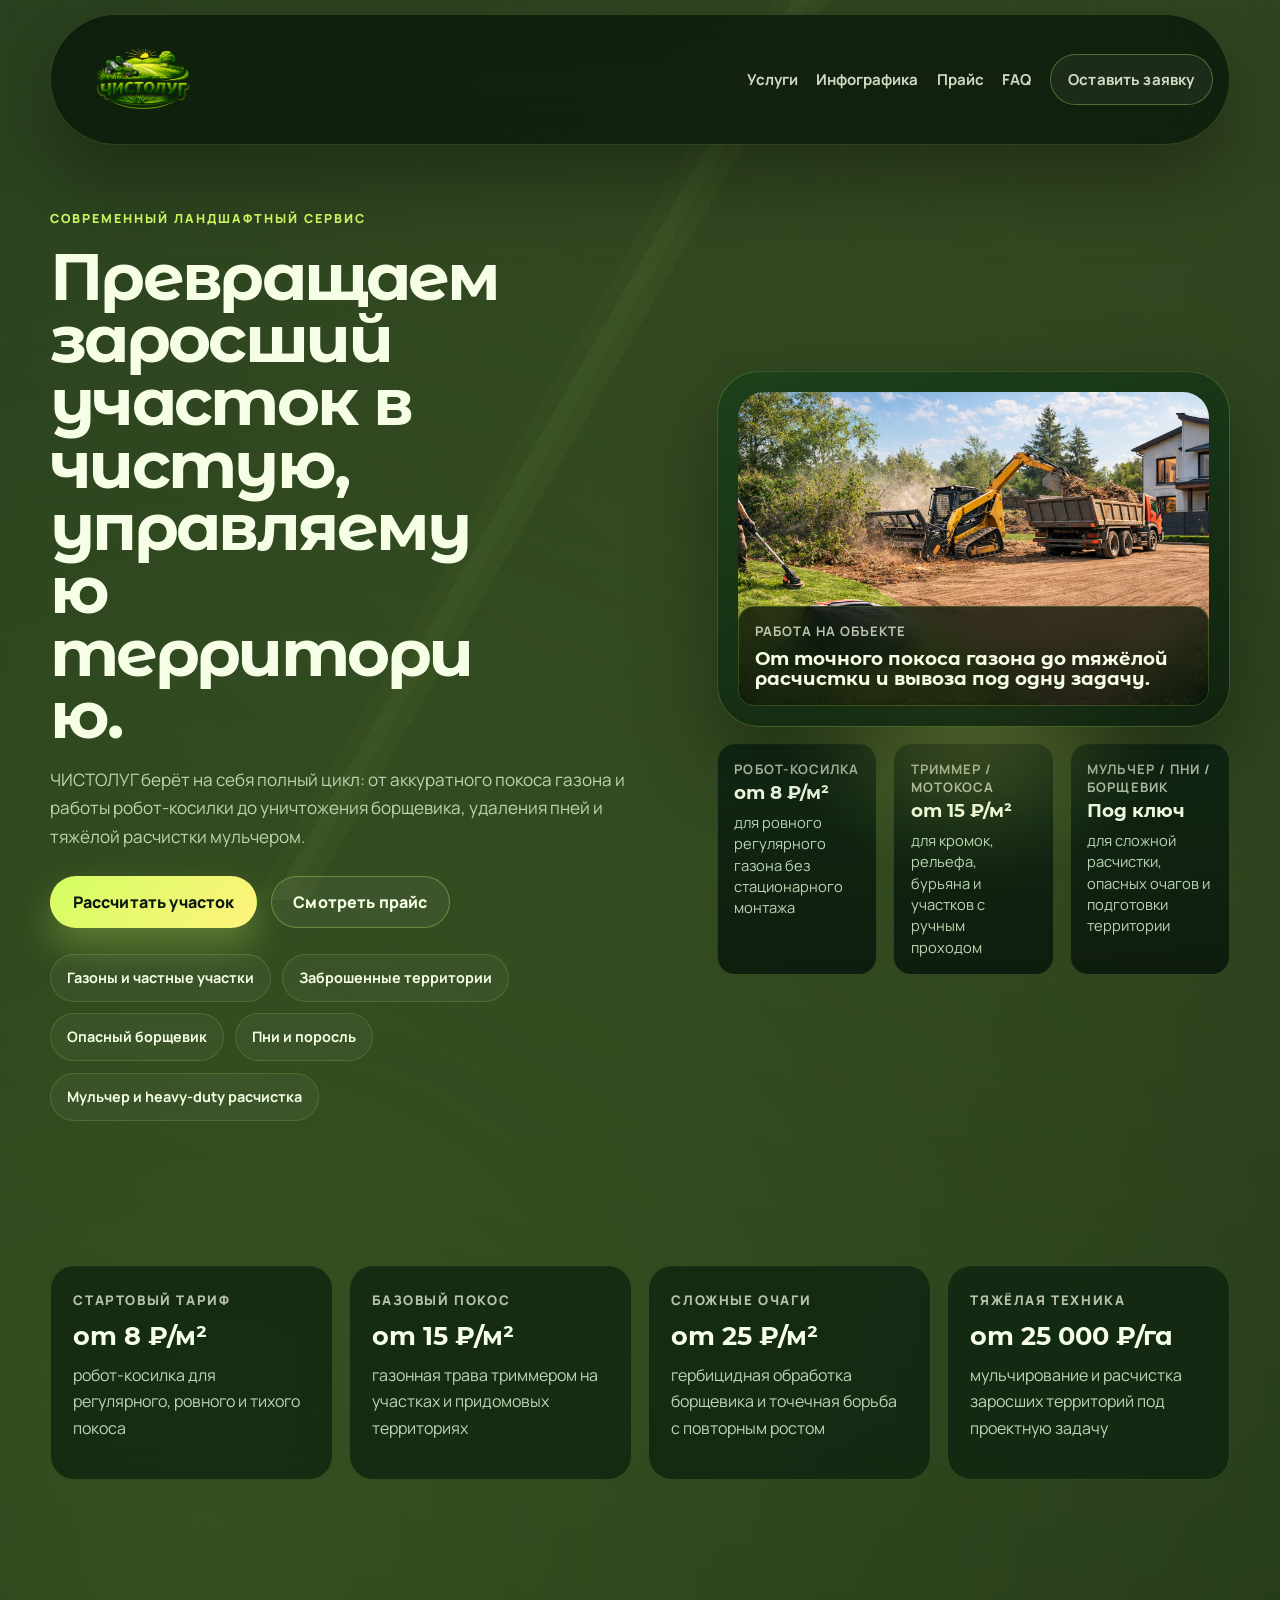
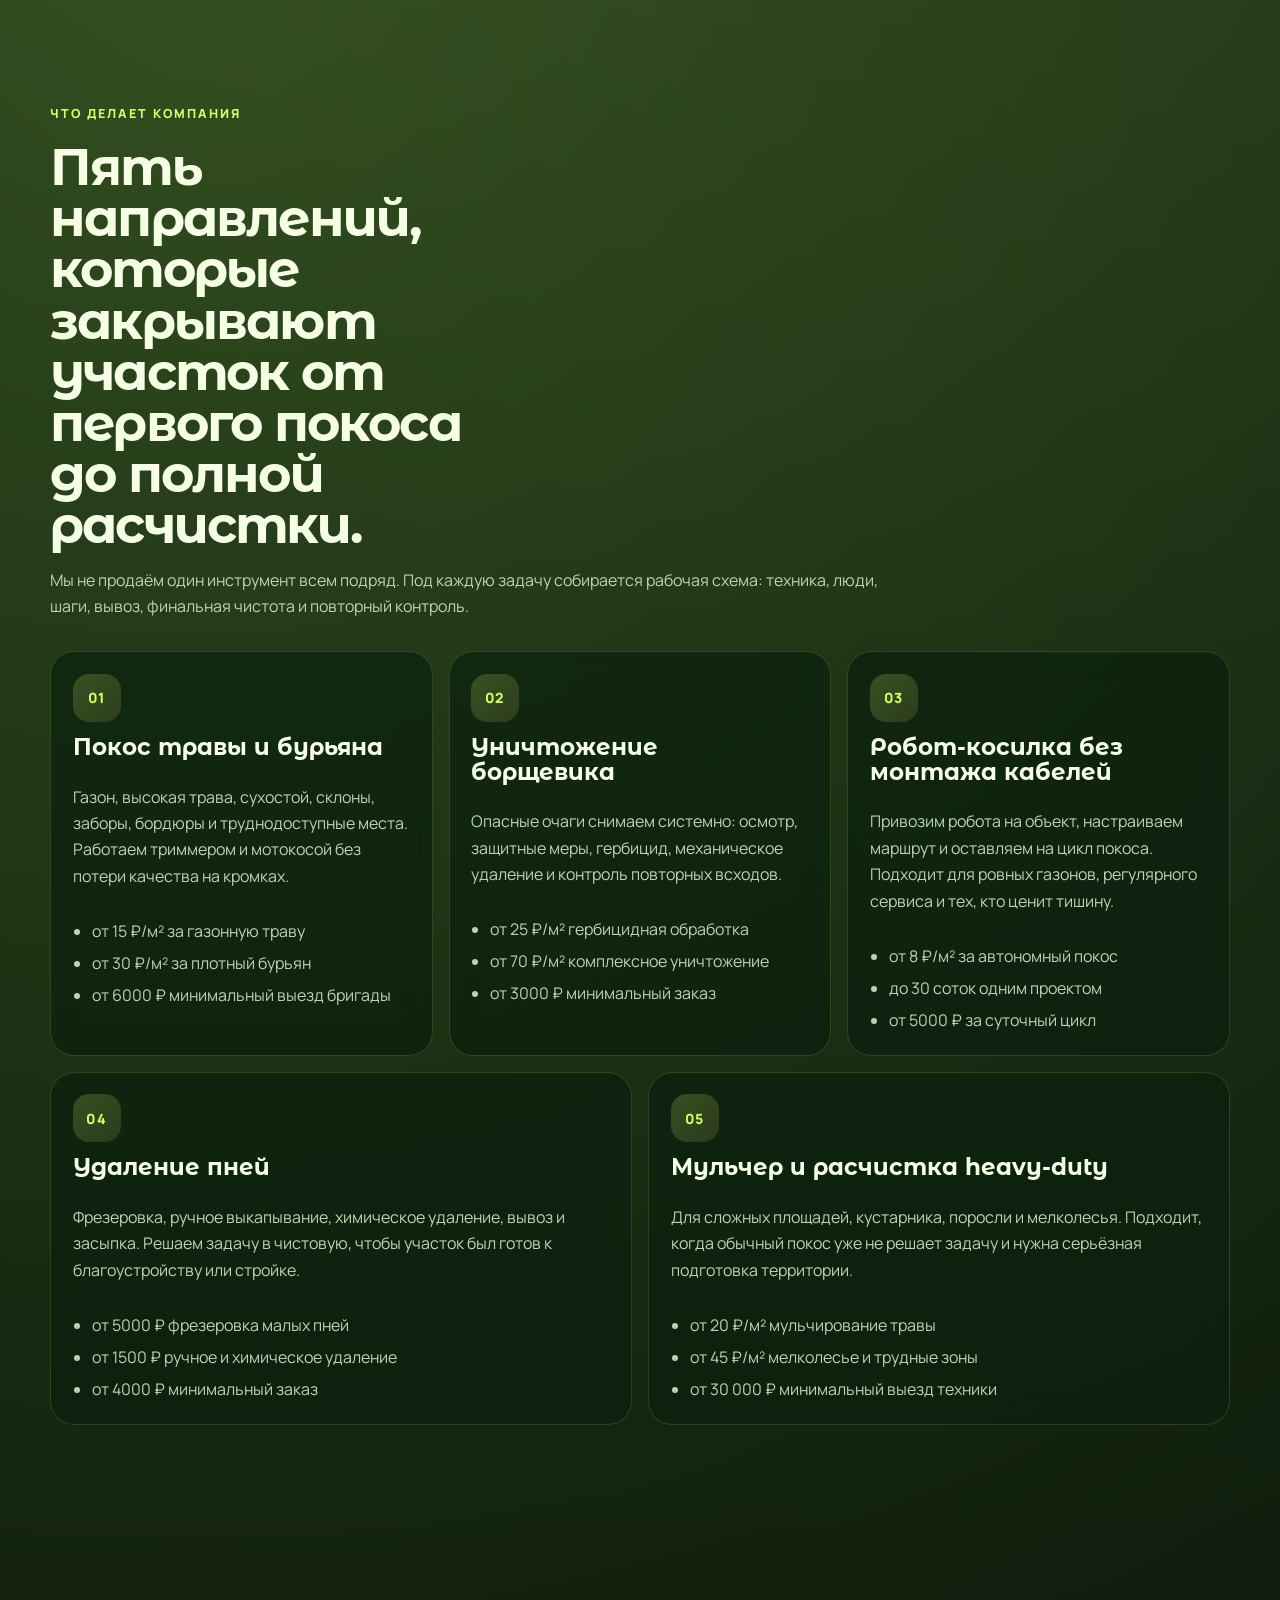
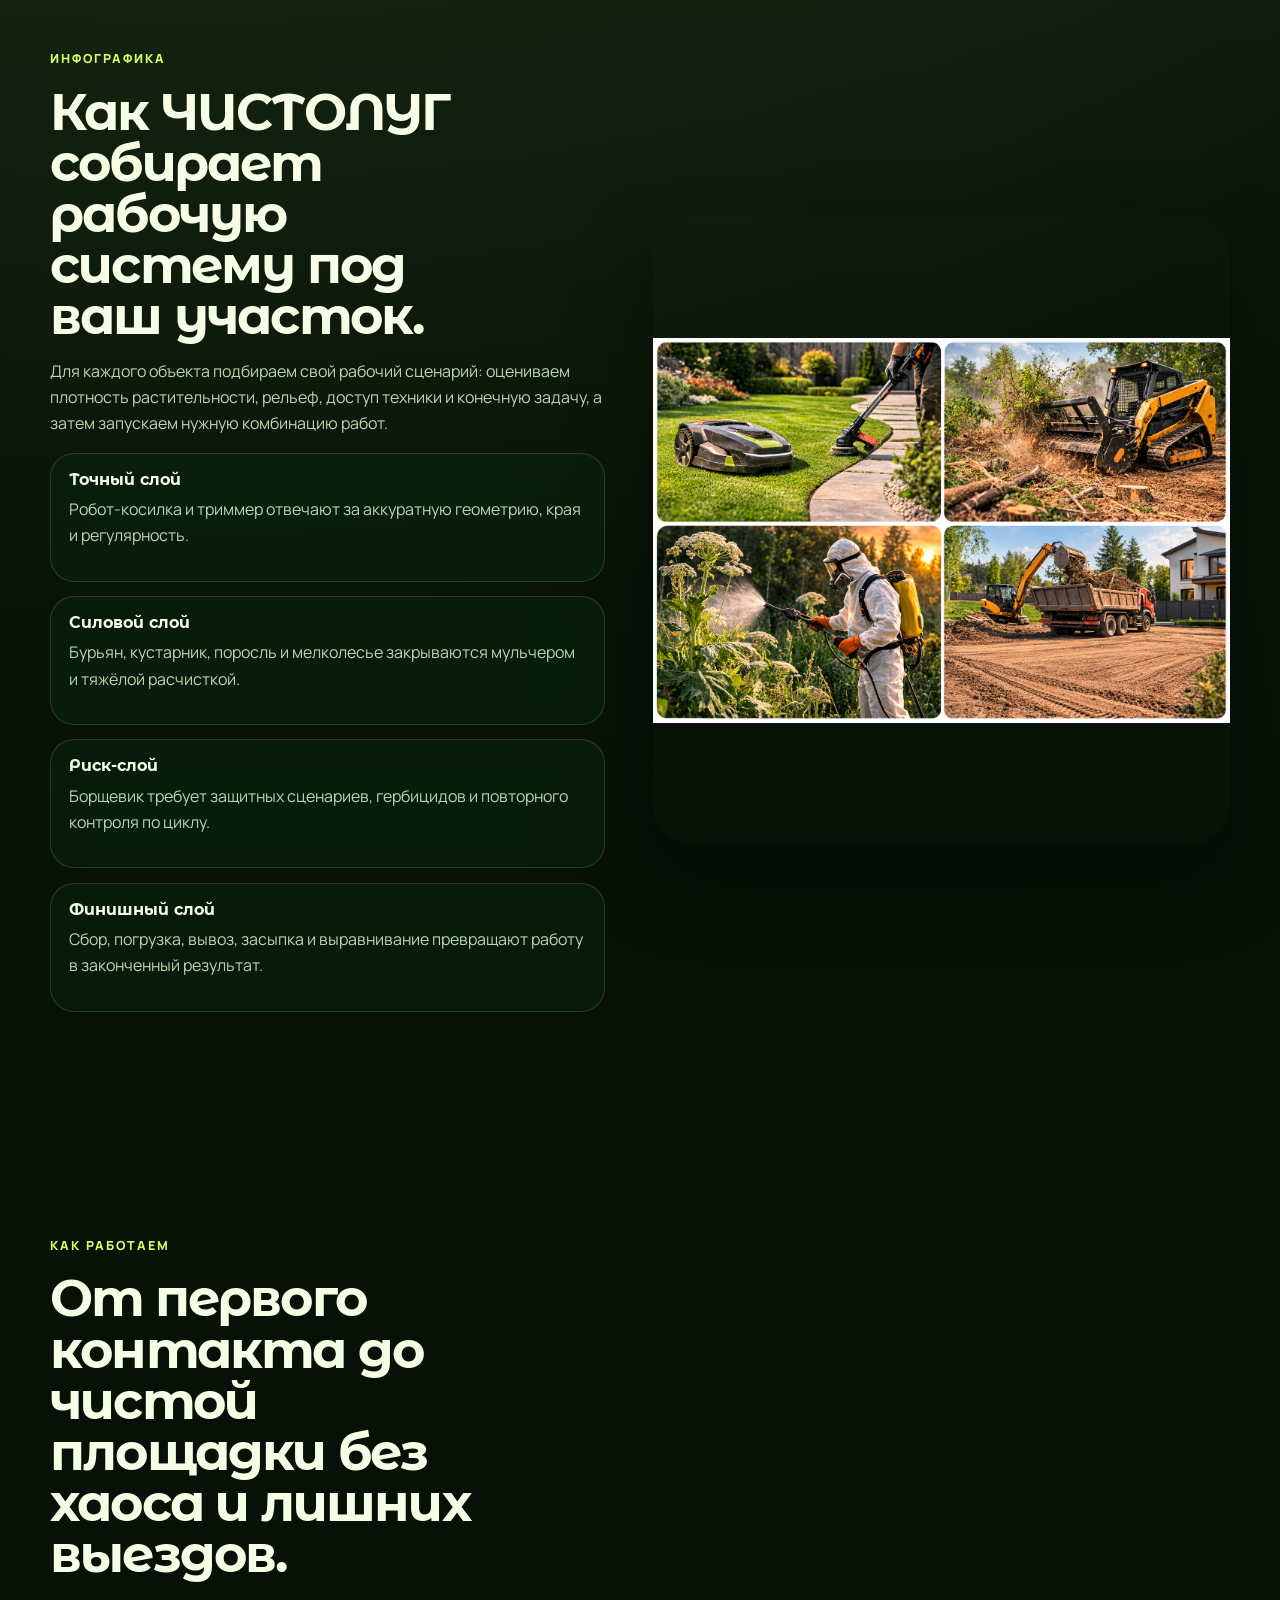
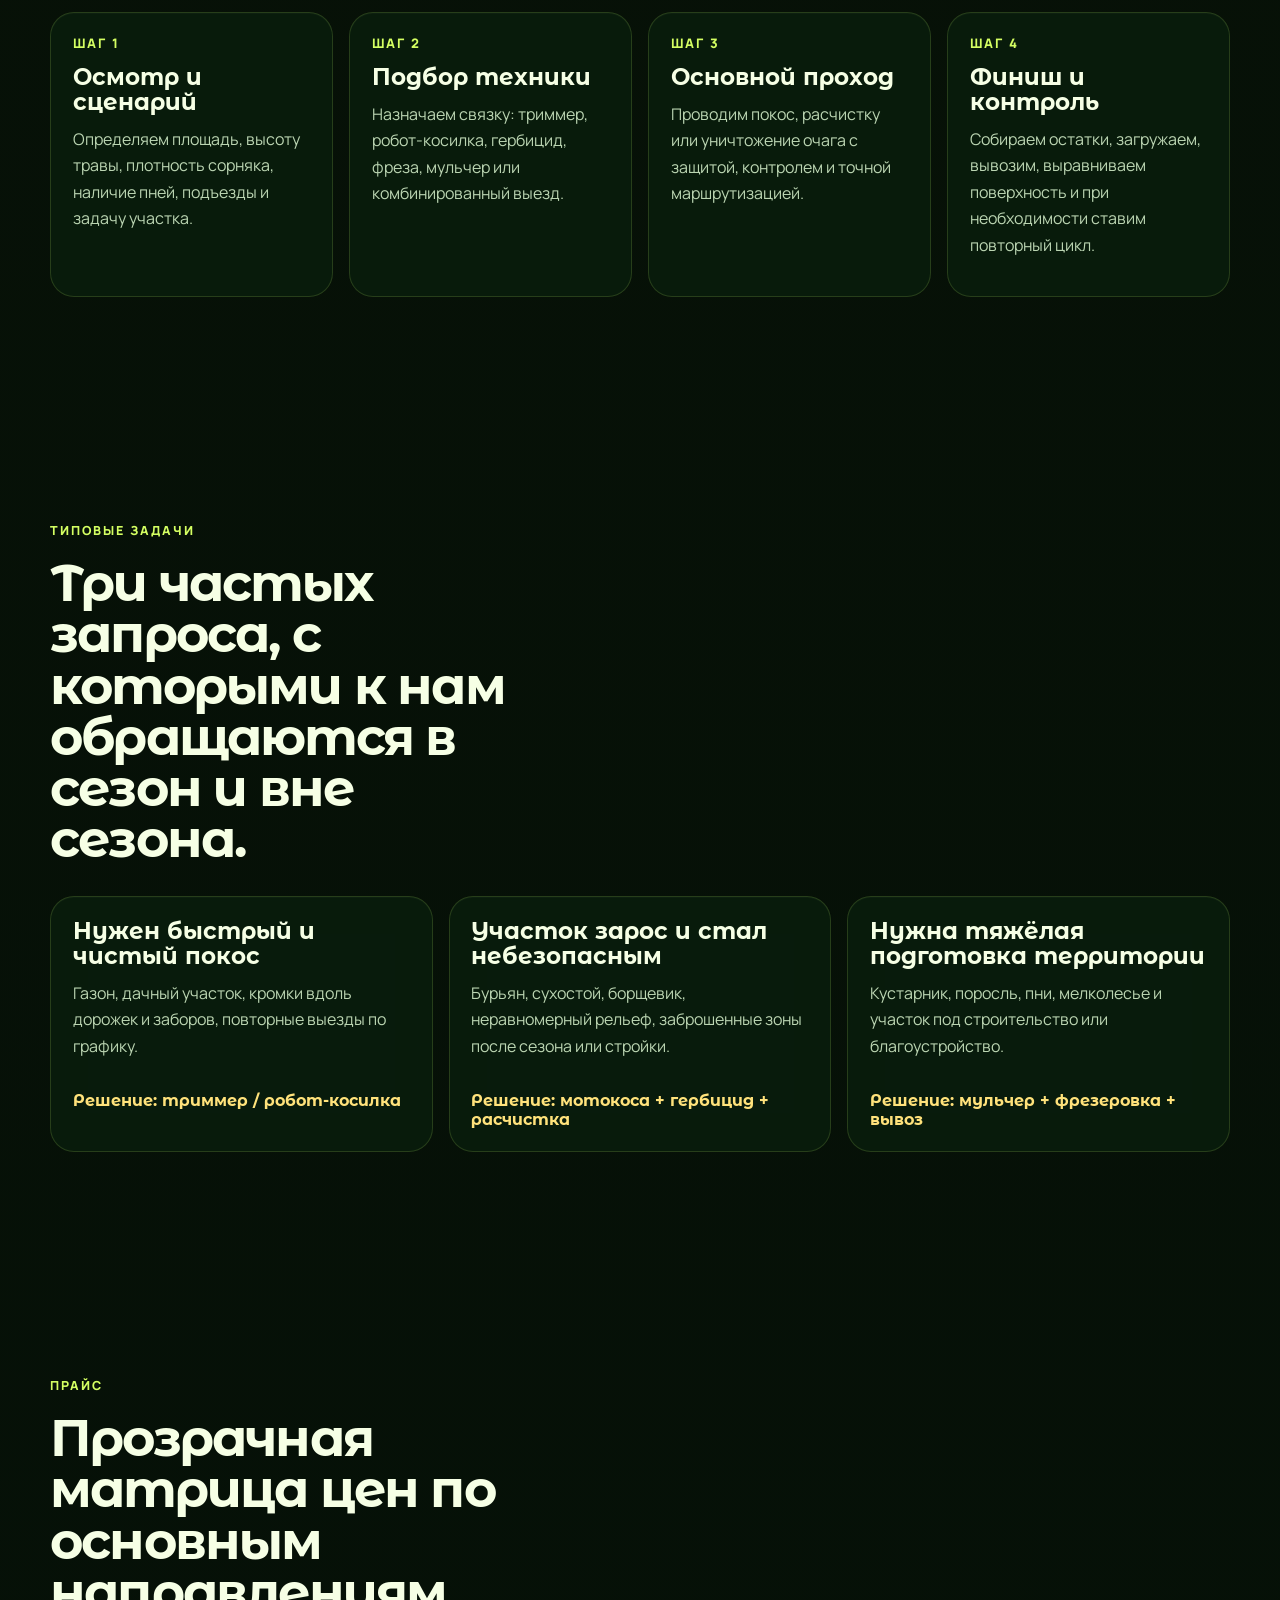
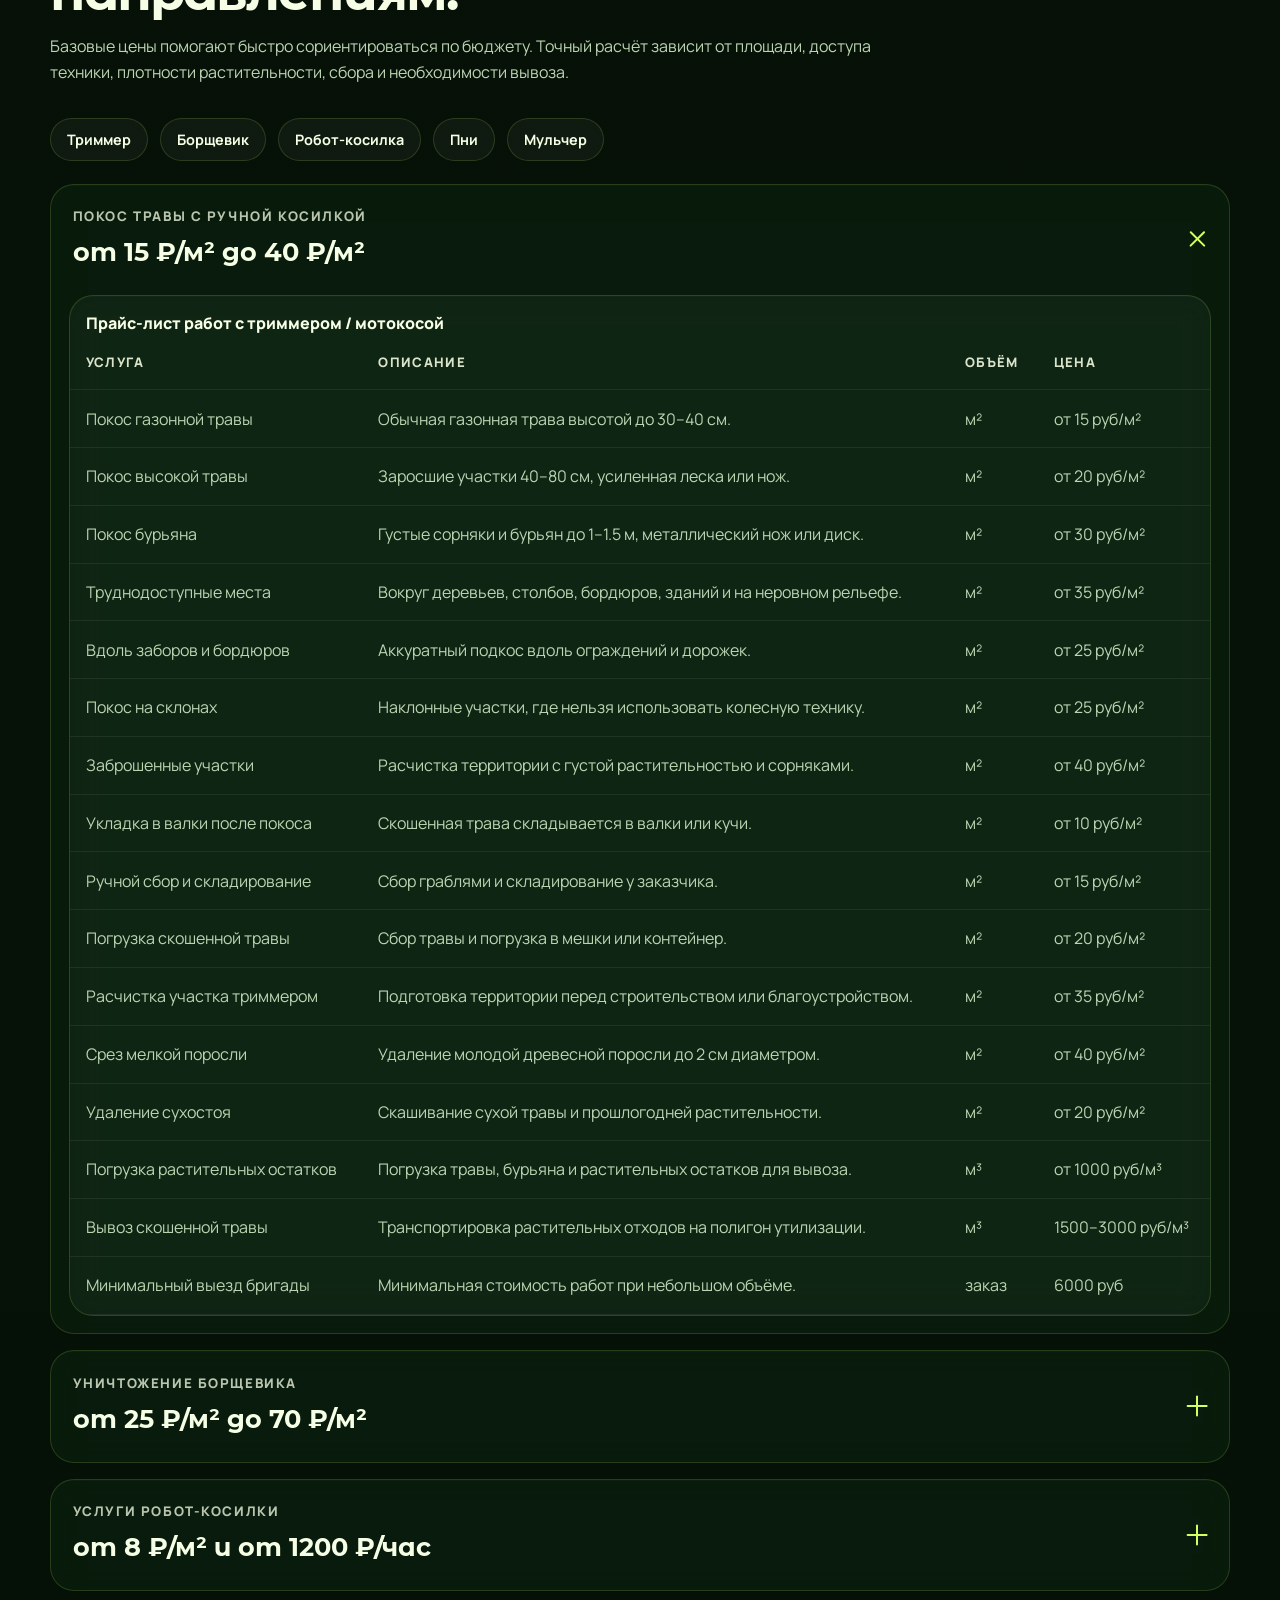
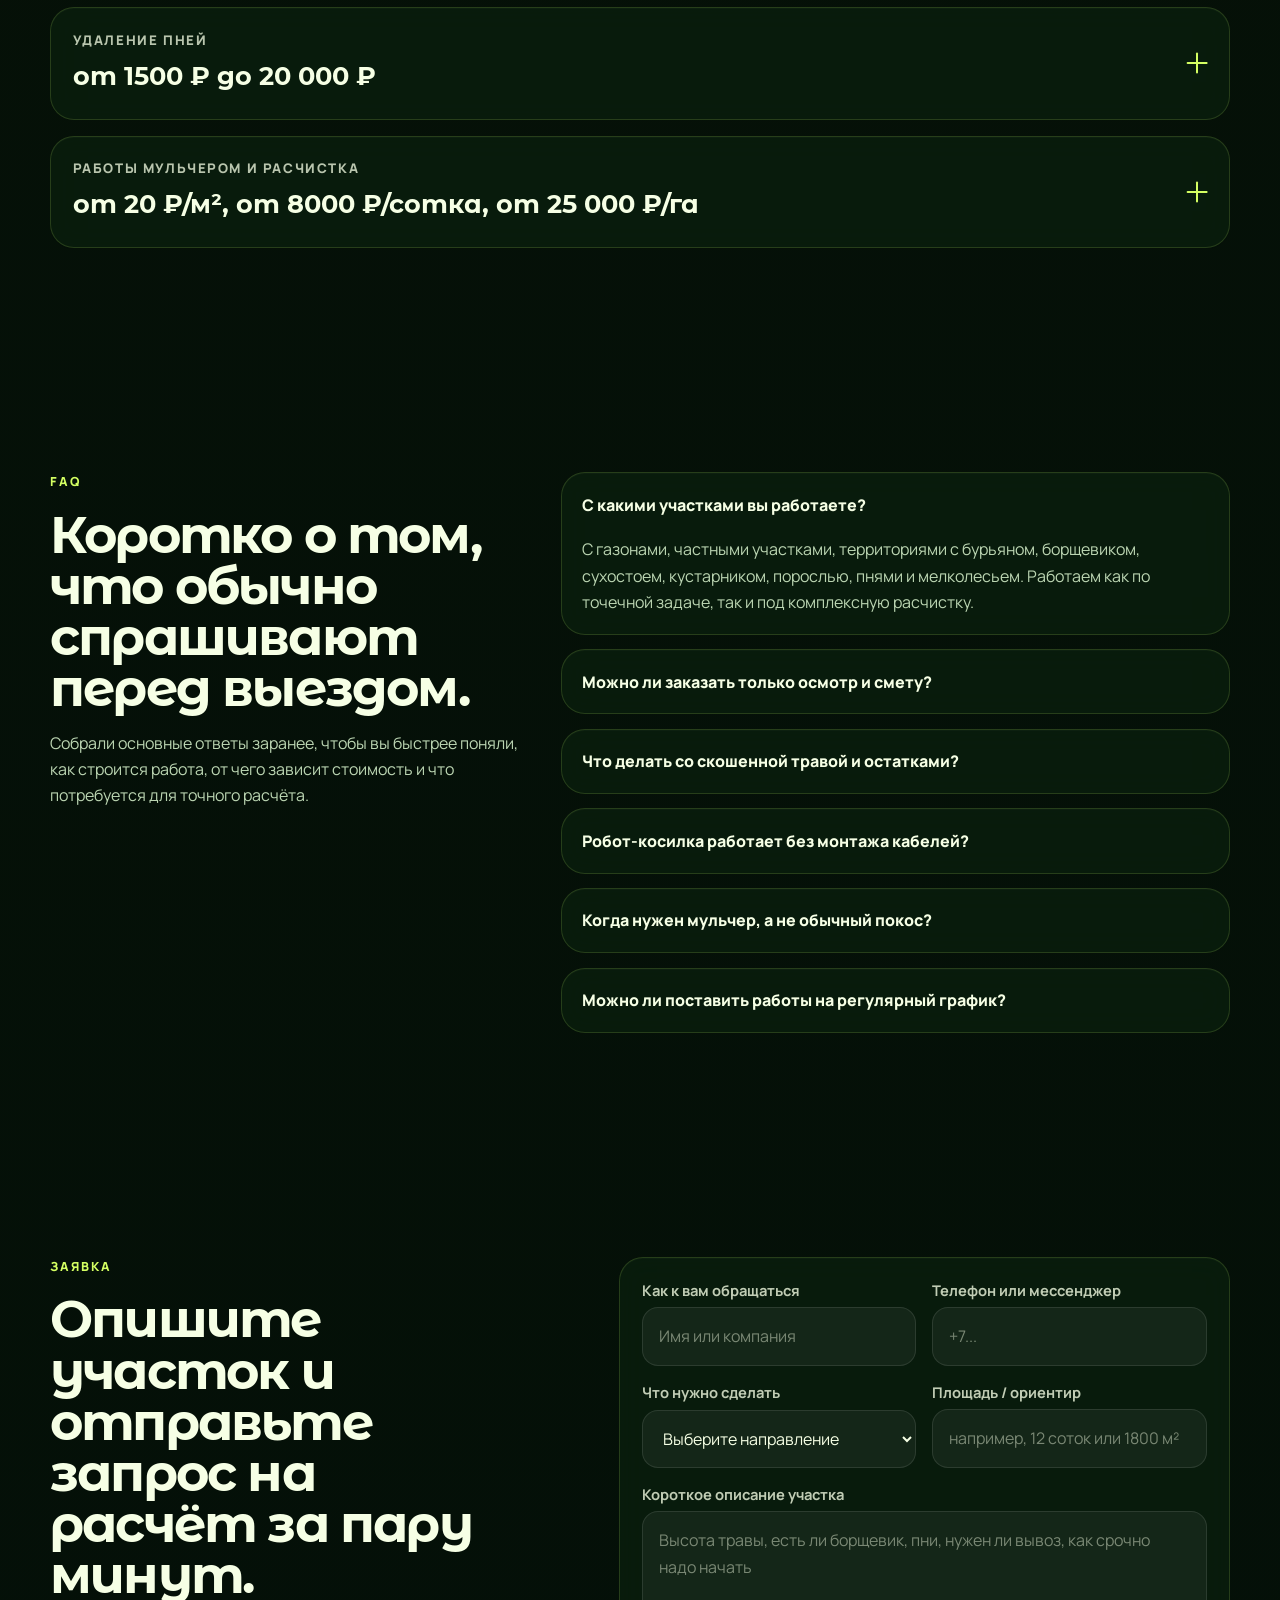
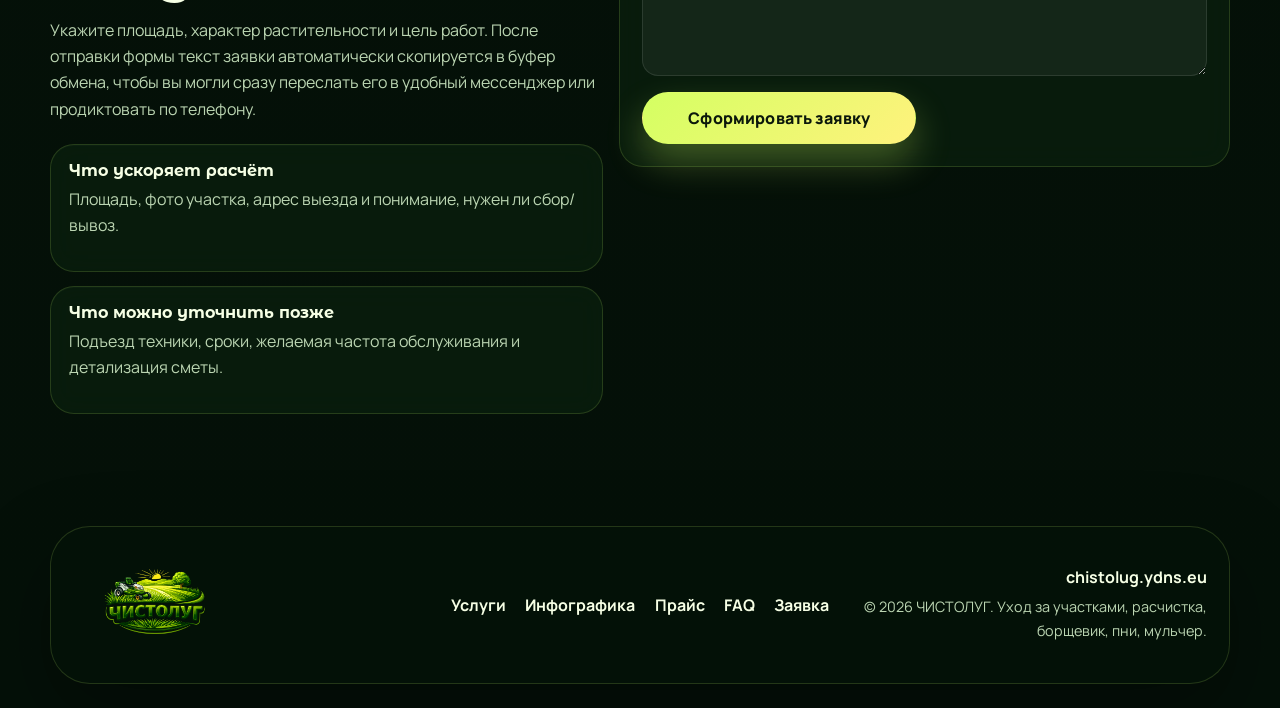
==== commit 7024fae5: "Update site domain and remove email flow" ====
--- a/index.html
+++ b/index.html
@@ -14,7 +14,7 @@
     />
     <meta name="theme-color" content="#0d2413" />
     <meta name="robots" content="index,follow,max-image-preview:large" />
-    <link rel="canonical" href="https://chistolug.ru/" />
+    <link rel="canonical" href="https://chistolug.ydns.eu/" />
     <link rel="icon" href="assets/favicon-logo.png" type="image/png" sizes="512x512" />
     <link rel="apple-touch-icon" href="assets/favicon-logo.png" />
     <link rel="manifest" href="site.webmanifest" />
@@ -25,9 +25,9 @@
       property="og:description"
       content="От аккуратного покоса газона до тяжёлой расчистки мульчером: борщевик, бурьян, пни, мелколесье и робот-косилки."
     />
-    <meta property="og:url" content="https://chistolug.ru/" />
+    <meta property="og:url" content="https://chistolug.ydns.eu/" />
     <meta property="og:site_name" content="ЧИСТОЛУГ" />
-    <meta property="og:image" content="https://chistolug.ru/assets/og-card.svg" />
+    <meta property="og:image" content="https://chistolug.ydns.eu/assets/og-card.svg" />
     <meta property="og:image:type" content="image/svg+xml" />
     <meta property="og:image:width" content="1200" />
     <meta property="og:image:height" content="630" />
@@ -37,7 +37,7 @@
       name="twitter:description"
       content="Комплексный ландшафтный сервис: трава, борщевик, пни, мульчер и робот-косилки."
     />
-    <meta name="twitter:image" content="https://chistolug.ru/assets/og-card.svg" />
+    <meta name="twitter:image" content="https://chistolug.ydns.eu/assets/og-card.svg" />
     <link rel="preload" href="assets/hiro.png" as="image" />
     <link rel="stylesheet" href="styles.css" />
     <script type="application/ld+json">
@@ -46,17 +46,16 @@
         "@graph": [
           {
             "@type": "Organization",
-            "@id": "https://chistolug.ru/#organization",
+            "@id": "https://chistolug.ydns.eu/#organization",
             "name": "ЧИСТОЛУГ",
-            "url": "https://chistolug.ru/",
-            "logo": "https://chistolug.ru/assets/logo-header.png",
-            "image": "https://chistolug.ru/assets/og-card.svg",
+            "url": "https://chistolug.ydns.eu/",
+            "logo": "https://chistolug.ydns.eu/assets/logo-header.png",
+            "image": "https://chistolug.ydns.eu/assets/og-card.svg",
             "description": "Комплексный сервис по покосу травы, расчистке участков, уничтожению борщевика, удалению пней, мульчированию и обслуживанию робот-косилок.",
             "areaServed": {
               "@type": "Country",
               "name": "Россия"
             },
-            "email": "info@chistolug.ru",
             "knowsAbout": [
               "Покос травы",
               "Расчистка участков",
@@ -68,12 +67,12 @@
           },
           {
             "@type": "WebSite",
-            "@id": "https://chistolug.ru/#website",
-            "url": "https://chistolug.ru/",
+            "@id": "https://chistolug.ydns.eu/#website",
+            "url": "https://chistolug.ydns.eu/",
             "name": "ЧИСТОЛУГ",
             "description": "Покос травы, расчистка участков, борщевик, пни, мульчер и робот-косилки под ключ.",
             "publisher": {
-              "@id": "https://chistolug.ru/#organization"
+              "@id": "https://chistolug.ydns.eu/#organization"
             },
             "inLanguage": "ru-RU"
           },
@@ -81,7 +80,7 @@
             "@type": "Service",
             "name": "Покос травы и расчистка участков",
             "provider": {
-              "@id": "https://chistolug.ru/#organization"
+              "@id": "https://chistolug.ydns.eu/#organization"
             },
             "description": "Покос газонов, бурьяна, сложных рельефов и заброшенных участков триммером и мотокосой.",
             "offers": {
@@ -99,7 +98,7 @@
             "@type": "Service",
             "name": "Уничтожение борщевика",
             "provider": {
-              "@id": "https://chistolug.ru/#organization"
+              "@id": "https://chistolug.ydns.eu/#organization"
             },
             "description": "Гербицидная обработка, механическое удаление, выкапывание с корнем и вывоз растительных остатков.",
             "offers": {
@@ -117,7 +116,7 @@
             "@type": "Service",
             "name": "Робот-косилки без стационарного монтажа",
             "provider": {
-              "@id": "https://chistolug.ru/#organization"
+              "@id": "https://chistolug.ydns.eu/#organization"
             },
             "description": "Доставка робота на участок, настройка, автономный покос и регулярное обслуживание по графику.",
             "offers": {
@@ -135,7 +134,7 @@
             "@type": "Service",
             "name": "Удаление пней",
             "provider": {
-              "@id": "https://chistolug.ru/#organization"
+              "@id": "https://chistolug.ydns.eu/#organization"
             },
             "description": "Фрезеровка пней, ручное выкапывание корней, засыпка и выравнивание поверхности после удаления.",
             "offers": {
@@ -761,8 +760,9 @@
             <p class="eyebrow">Заявка</p>
             <h2>Опишите участок и отправьте запрос на расчёт за пару минут.</h2>
             <p>
-              Укажите площадь, характер растительности и цель работ. Запрос откроется в почтовом клиенте
-              уже заполненным и готовым к отправке на <a href="mailto:info@chistolug.ru">info@chistolug.ru</a>.
+              Укажите площадь, характер растительности и цель работ. После отправки формы текст заявки
+              автоматически скопируется в буфер обмена, чтобы вы могли сразу переслать его в удобный
+              мессенджер или продиктовать по телефону.
             </p>
             <div class="quote-notes">
               <article>
@@ -837,7 +837,7 @@
           <a href="#quote">Заявка</a>
         </div>
         <div class="footer-meta">
-          <a href="mailto:info@chistolug.ru">info@chistolug.ru</a>
+          <a href="https://chistolug.ydns.eu/">chistolug.ydns.eu</a>
           <p>© <span id="year"></span> ЧИСТОЛУГ. Уход за участками, расчистка, борщевик, пни, мульчер.</p>
         </div>
       </div>
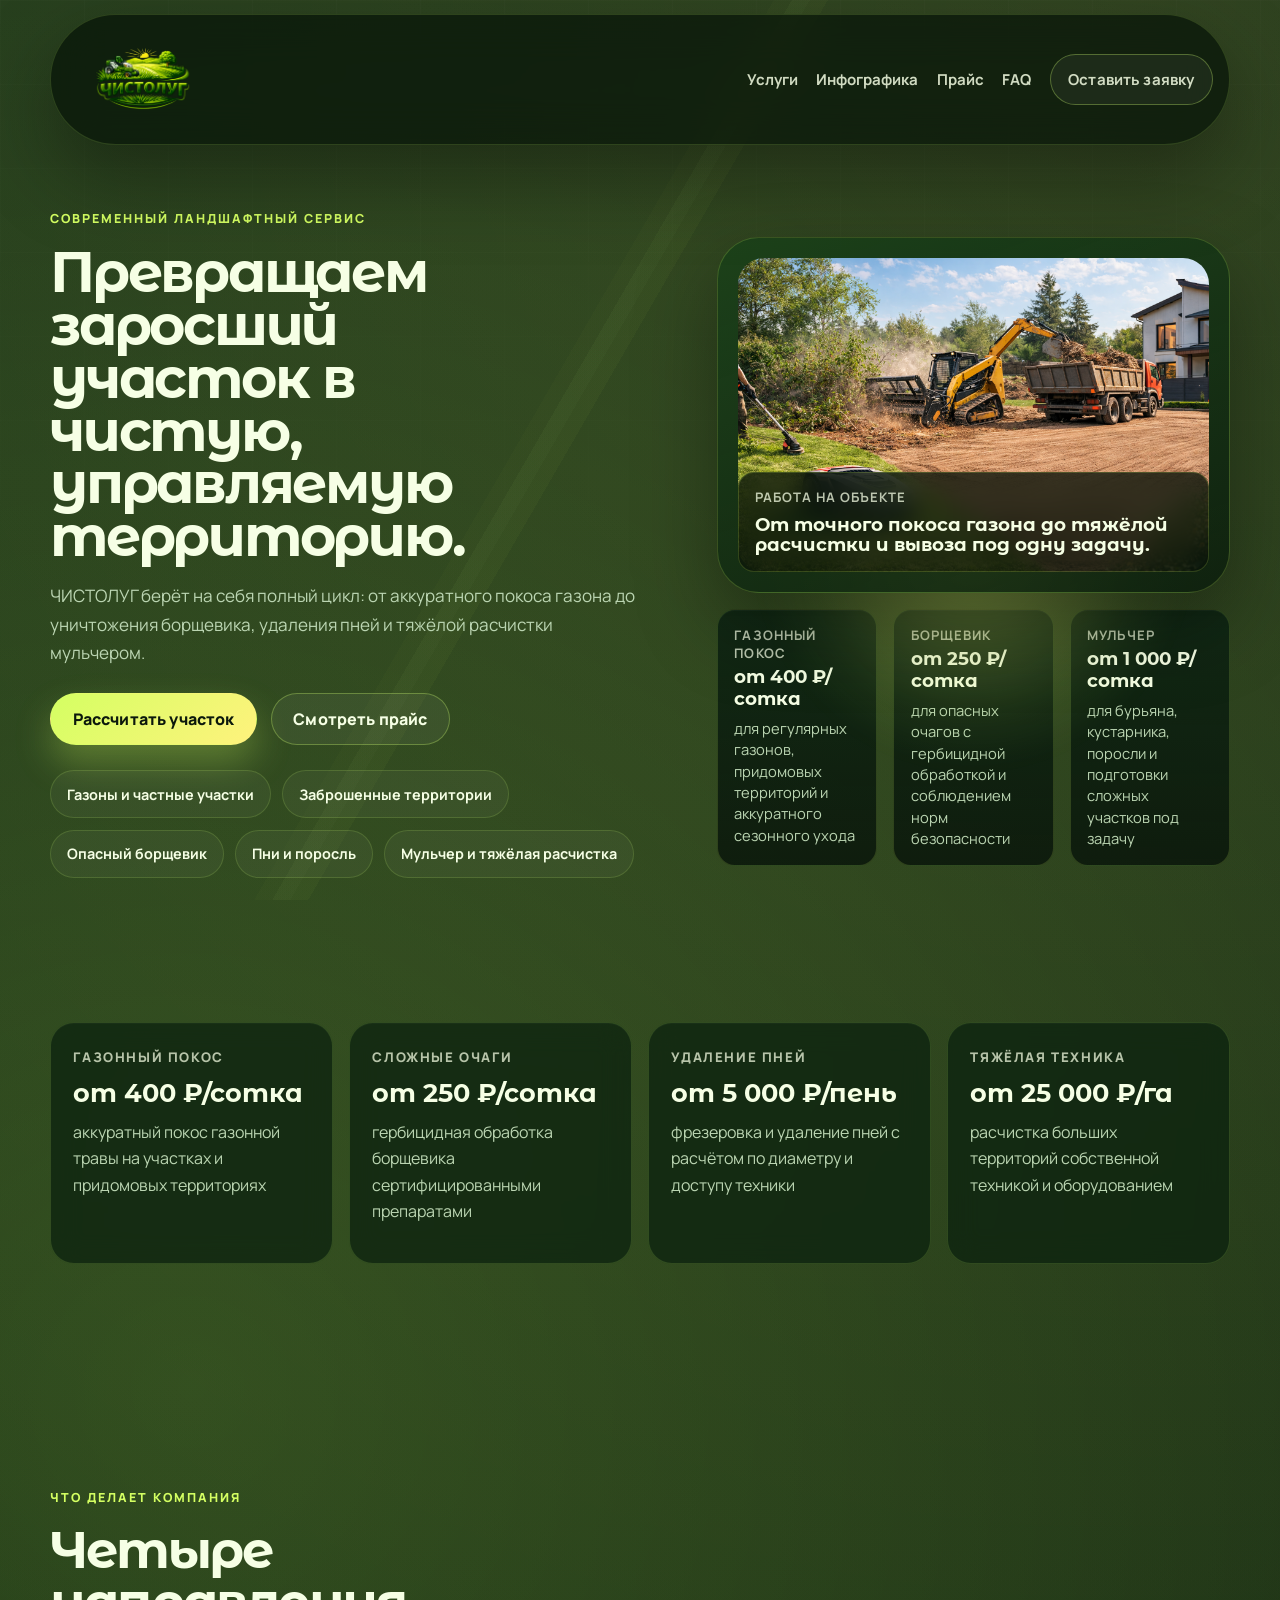
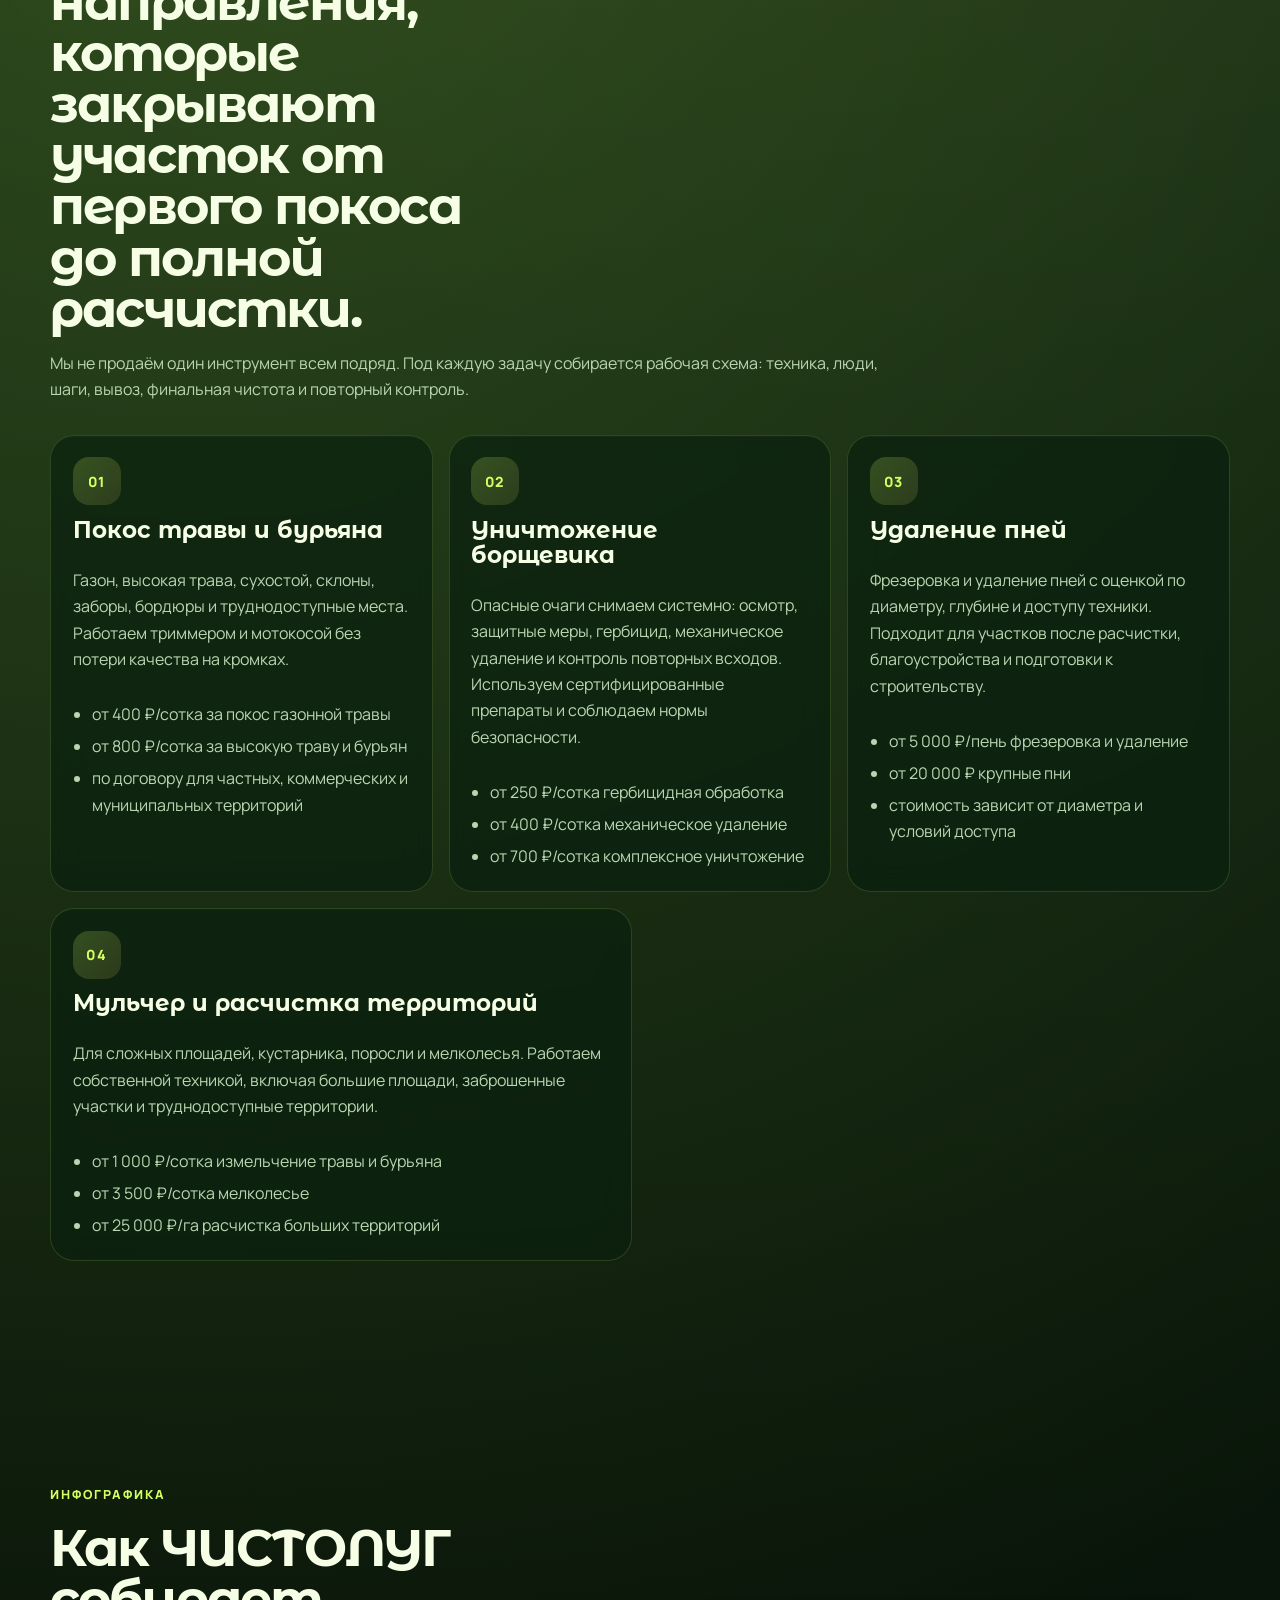
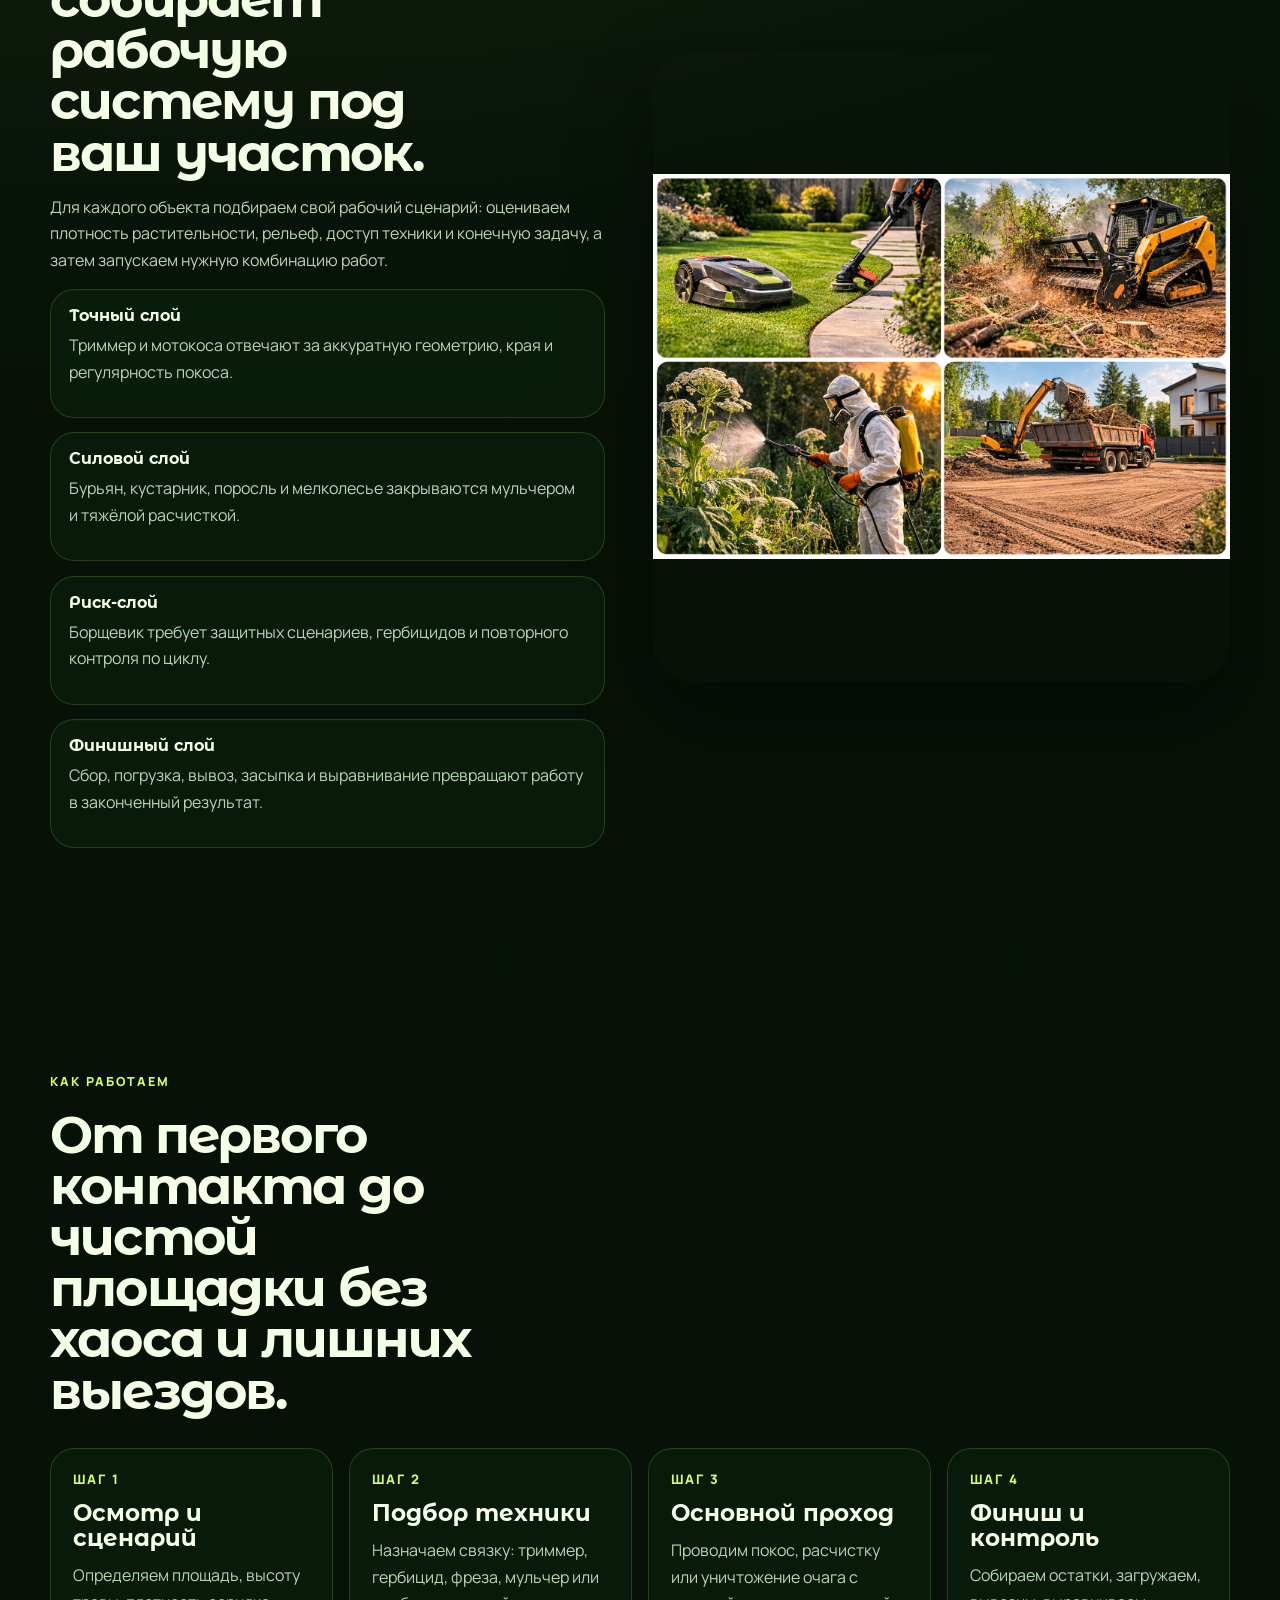
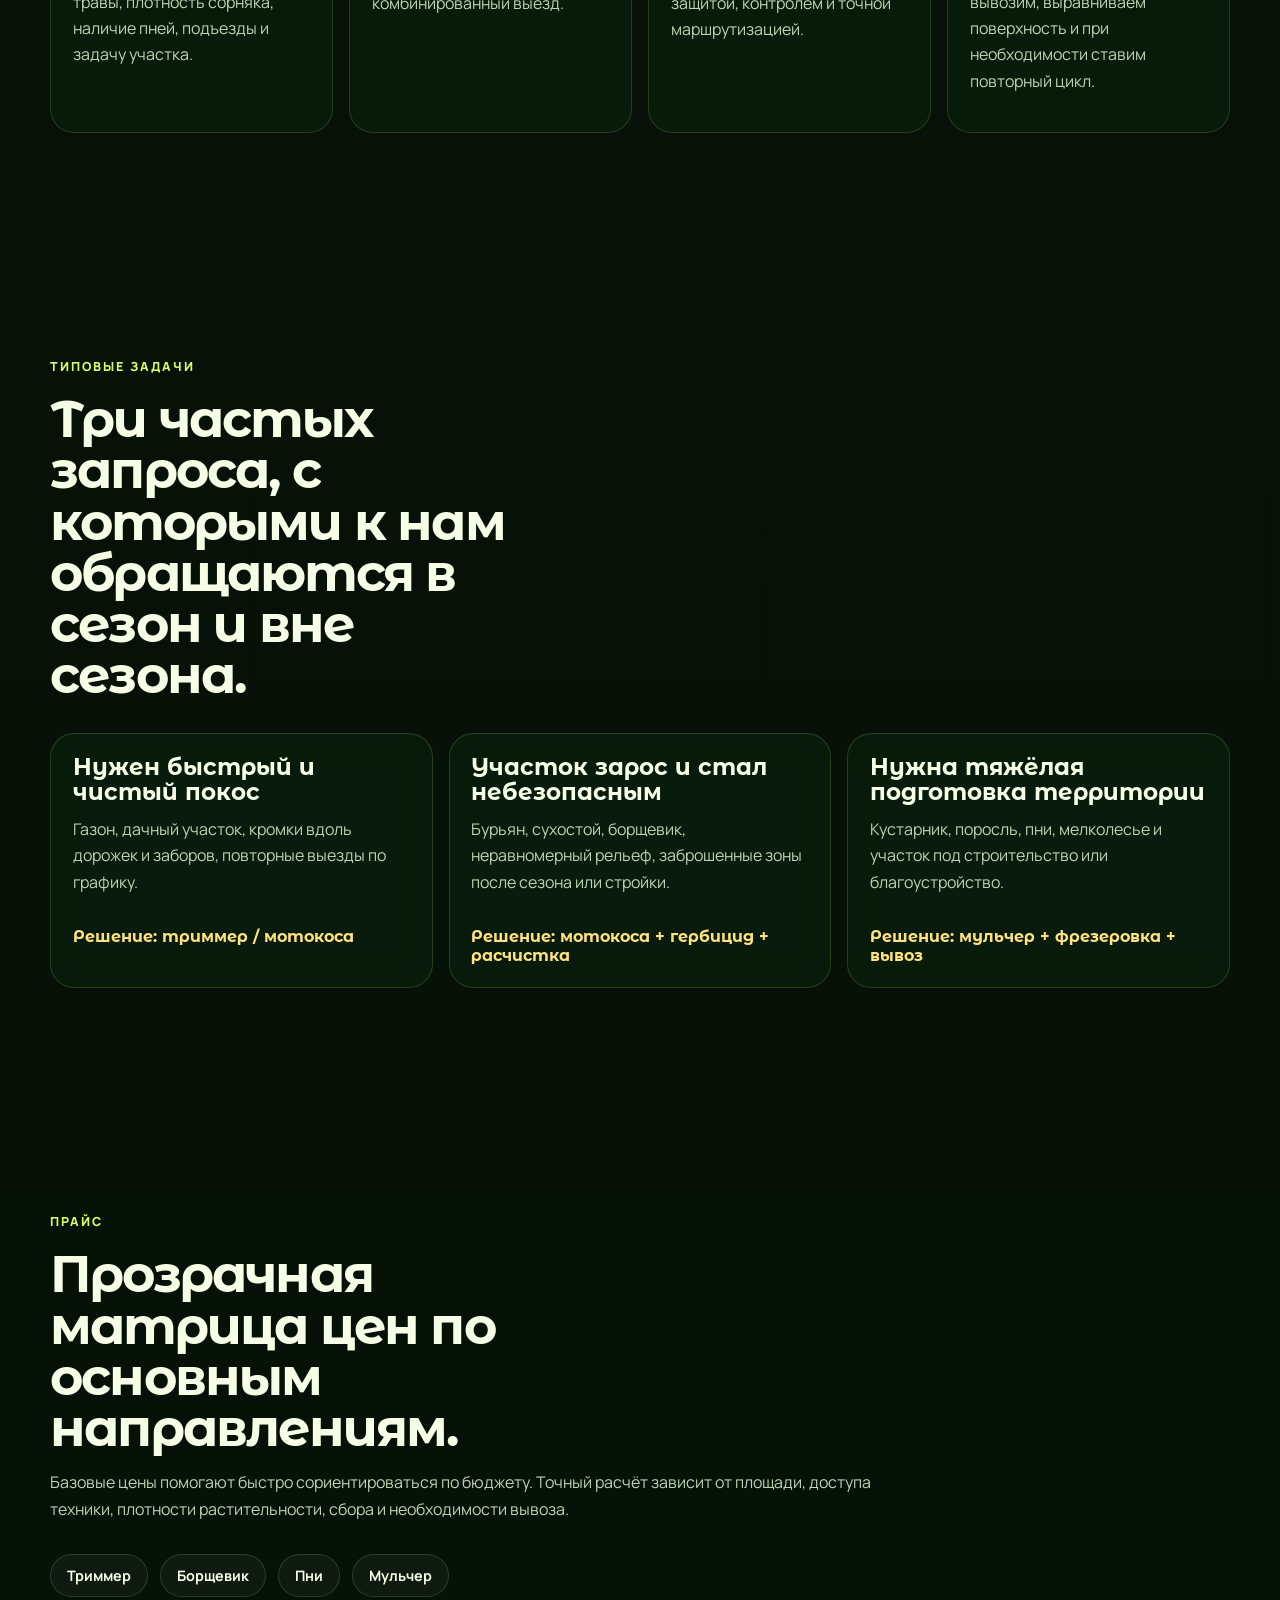
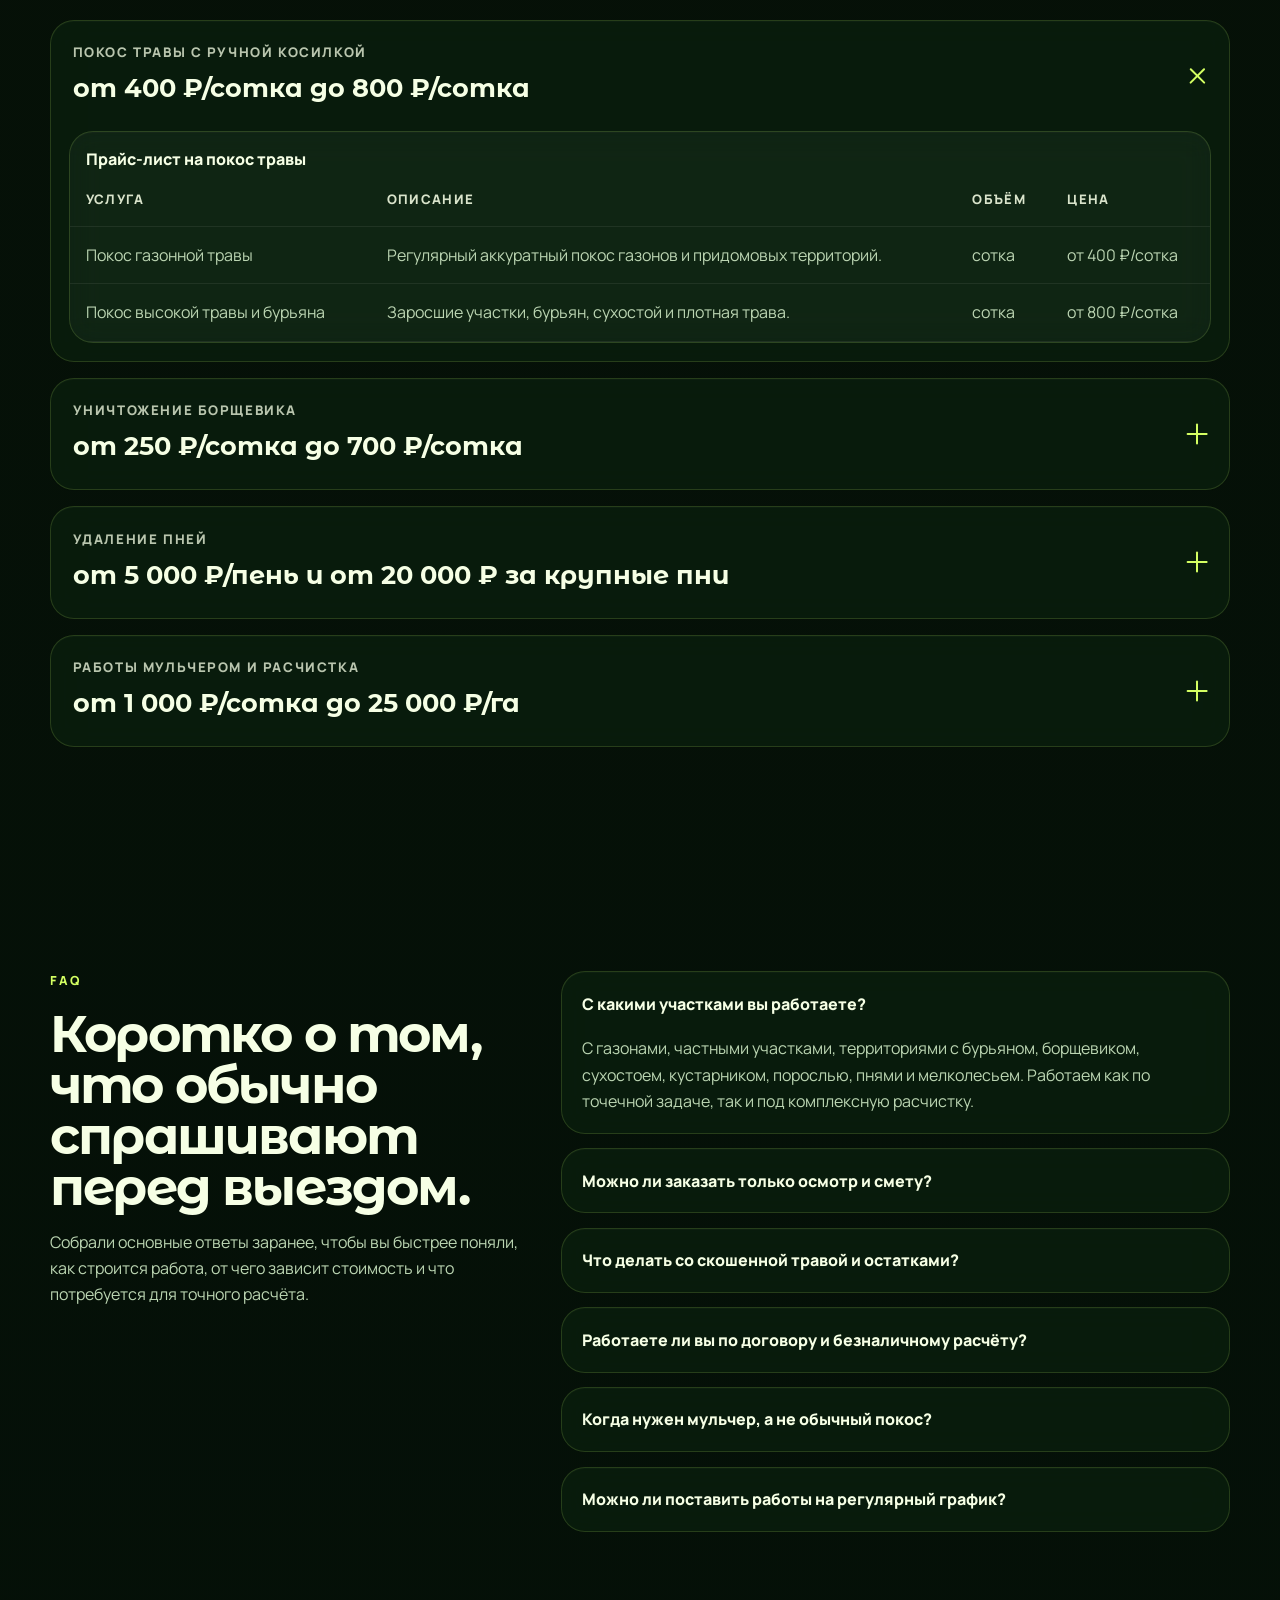
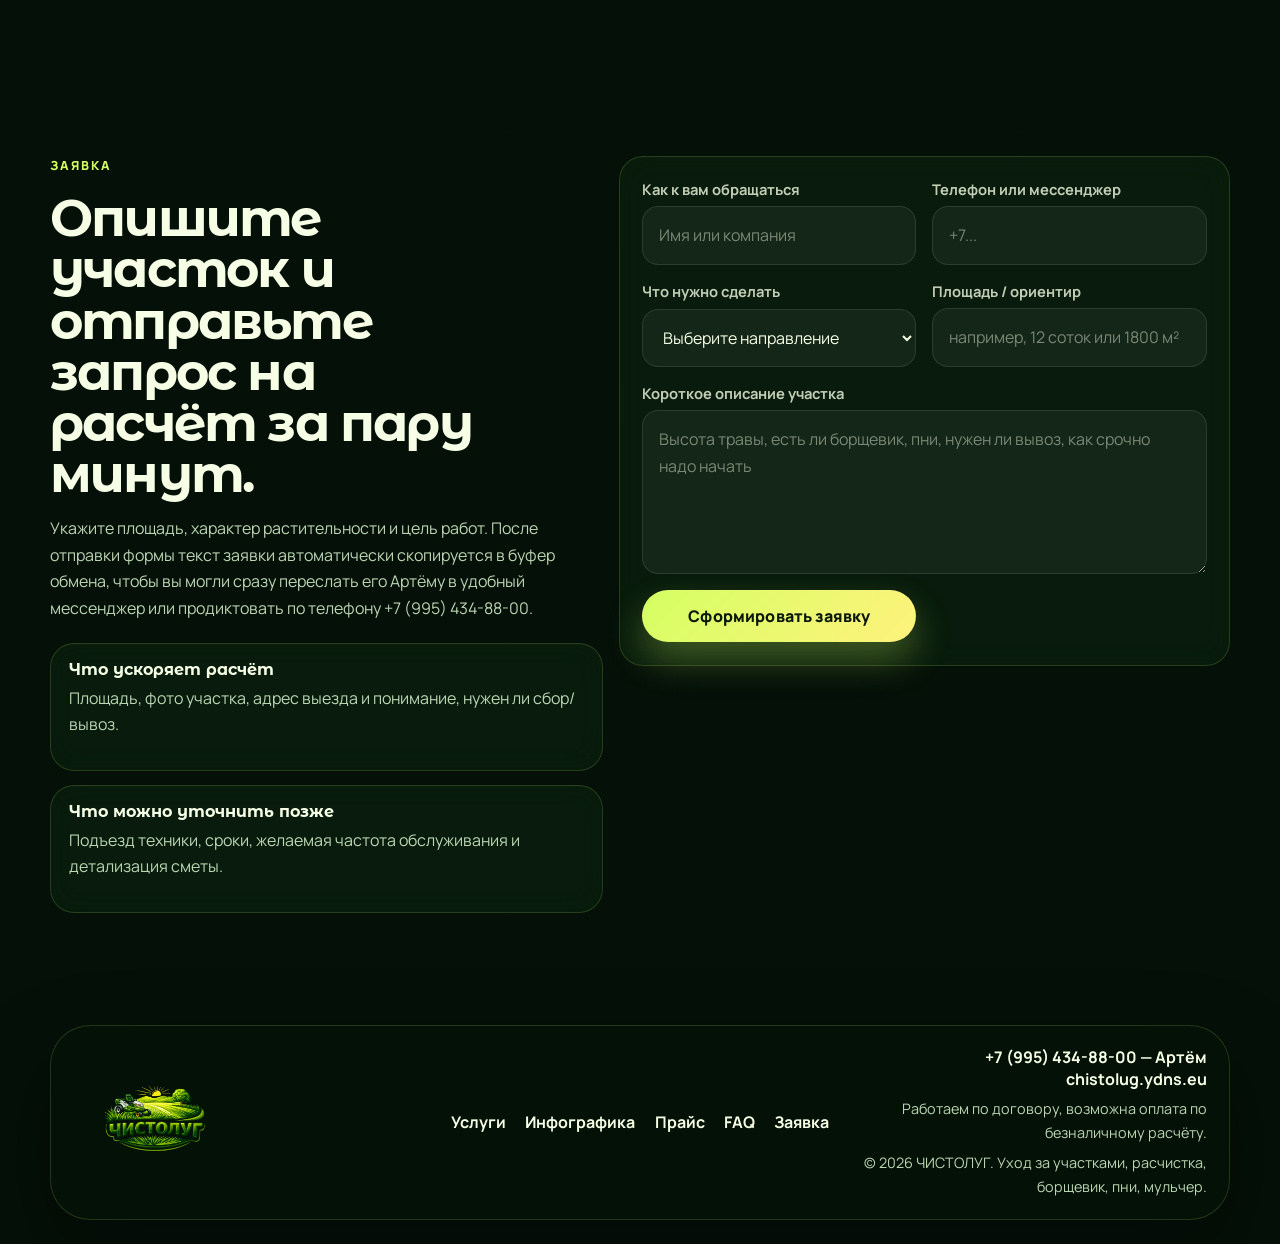
==== commit d9b545ca: "Update site pricing from latest quote" ====
--- a/index.html
+++ b/index.html
@@ -6,11 +6,11 @@
     <title>ЧИСТОЛУГ - покос травы, расчистка участков, уничтожение борщевика и удаление пней</title>
     <meta
       name="description"
-      content="ЧИСТОЛУГ выполняет покос травы, расчистку заросших участков, уничтожение борщевика, удаление пней, мульчирование и сервис робот-косилок. Современный подход, понятный прайс, работы под ключ."
+      content="ЧИСТОЛУГ выполняет покос травы, расчистку заросших участков, уничтожение борщевика, удаление пней и мульчирование. Современный подход, понятный прайс, работы под ключ."
     />
     <meta
       name="keywords"
-      content="покос травы, расчистка участков, уничтожение борщевика, робот косилка, удаление пней, мульчер, покос газона"
+      content="покос травы, расчистка участков, уничтожение борщевика, удаление пней, мульчер, покос газона"
     />
     <meta name="theme-color" content="#0d2413" />
     <meta name="robots" content="index,follow,max-image-preview:large" />
@@ -23,7 +23,7 @@
     <meta property="og:title" content="ЧИСТОЛУГ - современный сервис покоса и расчистки участков" />
     <meta
       property="og:description"
-      content="От аккуратного покоса газона до тяжёлой расчистки мульчером: борщевик, бурьян, пни, мелколесье и робот-косилки."
+      content="От аккуратного покоса газона до тяжёлой расчистки мульчером: борщевик, бурьян, пни и мелколесье."
     />
     <meta property="og:url" content="https://chistolug.ydns.eu/" />
     <meta property="og:site_name" content="ЧИСТОЛУГ" />
@@ -35,7 +35,7 @@
     <meta name="twitter:title" content="ЧИСТОЛУГ - покос, расчистка и восстановление участков" />
     <meta
       name="twitter:description"
-      content="Комплексный ландшафтный сервис: трава, борщевик, пни, мульчер и робот-косилки."
+      content="Комплексный ландшафтный сервис: трава, борщевик, пни и мульчер."
     />
     <meta name="twitter:image" content="https://chistolug.ydns.eu/assets/og-card.svg" />
     <link rel="preload" href="assets/hiro.png" as="image" />
@@ -51,16 +51,16 @@
             "url": "https://chistolug.ydns.eu/",
             "logo": "https://chistolug.ydns.eu/assets/logo-header.png",
             "image": "https://chistolug.ydns.eu/assets/og-card.svg",
-            "description": "Комплексный сервис по покосу травы, расчистке участков, уничтожению борщевика, удалению пней, мульчированию и обслуживанию робот-косилок.",
+            "description": "Комплексный сервис по покосу травы, расчистке участков, уничтожению борщевика, удалению пней и мульчированию.",
             "areaServed": {
               "@type": "Country",
               "name": "Россия"
             },
+            "telephone": "+79954348800",
             "knowsAbout": [
               "Покос травы",
               "Расчистка участков",
               "Уничтожение борщевика",
-              "Робот-косилки",
               "Удаление пней",
               "Мульчирование"
             ]
@@ -70,7 +70,7 @@
             "@id": "https://chistolug.ydns.eu/#website",
             "url": "https://chistolug.ydns.eu/",
             "name": "ЧИСТОЛУГ",
-            "description": "Покос травы, расчистка участков, борщевик, пни, мульчер и робот-косилки под ключ.",
+            "description": "Покос травы, расчистка участков, борщевик, пни и мульчер под ключ.",
             "publisher": {
               "@id": "https://chistolug.ydns.eu/#organization"
             },
@@ -89,7 +89,7 @@
               "priceSpecification": {
                 "@type": "PriceSpecification",
                 "priceCurrency": "RUB",
-                "minPrice": "15",
+                "minPrice": "4",
                 "unitCode": "MTK"
               }
             }
@@ -107,25 +107,25 @@
               "priceSpecification": {
                 "@type": "PriceSpecification",
                 "priceCurrency": "RUB",
-                "minPrice": "25",
+                "minPrice": "2.5",
                 "unitCode": "MTK"
               }
             }
           },
           {
             "@type": "Service",
-            "name": "Робот-косилки без стационарного монтажа",
+            "name": "Расчистка территорий мульчером",
             "provider": {
               "@id": "https://chistolug.ydns.eu/#organization"
             },
-            "description": "Доставка робота на участок, настройка, автономный покос и регулярное обслуживание по графику.",
+            "description": "Измельчение травы, бурьяна, кустарника, поросли и мелколесья собственной техникой.",
             "offers": {
               "@type": "Offer",
               "priceCurrency": "RUB",
               "priceSpecification": {
                 "@type": "PriceSpecification",
                 "priceCurrency": "RUB",
-                "minPrice": "8",
+                "minPrice": "10",
                 "unitCode": "MTK"
               }
             }
@@ -143,7 +143,7 @@
               "priceSpecification": {
                 "@type": "PriceSpecification",
                 "priceCurrency": "RUB",
-                "minPrice": "1500"
+                "minPrice": "5000"
               }
             }
           },
@@ -163,7 +163,7 @@
                 "name": "Можно ли заказать только осмотр и смету?",
                 "acceptedAnswer": {
                   "@type": "Answer",
-                  "text": "Да. Для борщевика, пней, робот-косилок и мульчера предусмотрен отдельный выезд специалиста и оценка объёма работ."
+                  "text": "Да. Для борщевика, пней и мульчера предусмотрен отдельный выезд специалиста и оценка объёма работ."
                 }
               },
               {
@@ -176,10 +176,10 @@
               },
               {
                 "@type": "Question",
-                "name": "Работаете ли вы регулярно по графику?",
+                "name": "Работаете ли вы по договору и безналичному расчёту?",
                 "acceptedAnswer": {
                   "@type": "Answer",
-                  "text": "Да. Для газонов и робот-косилок доступны повторные выезды и регулярное обслуживание участка по графику."
+                  "text": "Да. Работаем по договору, возможна оплата по безналичному расчёту."
                 }
               }
             ]
@@ -222,8 +222,8 @@
             <p class="eyebrow">Современный ландшафтный сервис</p>
             <h1>Превращаем заросший участок в чистую, управляемую территорию.</h1>
             <p class="hero-lead">
-              ЧИСТОЛУГ берёт на себя полный цикл: от аккуратного покоса газона и работы робот-косилки
-              до уничтожения борщевика, удаления пней и тяжёлой расчистки мульчером.
+              ЧИСТОЛУГ берёт на себя полный цикл: от аккуратного покоса газона до уничтожения борщевика,
+              удаления пней и тяжёлой расчистки мульчером.
             </p>
             <div class="hero-actions">
               <a class="button button-primary" href="#quote">Рассчитать участок</a>
@@ -234,7 +234,7 @@
               <li>Заброшенные территории</li>
               <li>Опасный борщевик</li>
               <li>Пни и поросль</li>
-              <li>Мульчер и heavy-duty расчистка</li>
+              <li>Мульчер и тяжёлая расчистка</li>
             </ul>
           </div>
 
@@ -243,7 +243,7 @@
             <figure class="hero-scene-card">
               <img
                 src="assets/hiro.png"
-                alt="Техника ЧИСТОЛУГ на объекте: робот-косилка, ручной покос и расчистка участка с погрузкой растительных остатков."
+                alt="Техника ЧИСТОЛУГ на объекте: ручной покос и расчистка участка с погрузкой растительных остатков."
                 width="1536"
                 height="1024"
                 fetchpriority="high"
@@ -255,19 +255,19 @@
             </figure>
             <div class="hero-badge-grid" aria-label="Ключевые форматы работ">
               <article class="hero-badge">
-                <span>Робот-косилка</span>
-                <strong>от 8 ₽/м²</strong>
-                <p>для ровного регулярного газона без стационарного монтажа</p>
+                <span>Газонный покос</span>
+                <strong>от 400 ₽/сотка</strong>
+                <p>для регулярных газонов, придомовых территорий и аккуратного сезонного ухода</p>
               </article>
               <article class="hero-badge">
-                <span>Триммер / мотокоса</span>
-                <strong>от 15 ₽/м²</strong>
-                <p>для кромок, рельефа, бурьяна и участков с ручным проходом</p>
+                <span>Борщевик</span>
+                <strong>от 250 ₽/сотка</strong>
+                <p>для опасных очагов с гербицидной обработкой и соблюдением норм безопасности</p>
               </article>
               <article class="hero-badge">
-                <span>Мульчер / пни / борщевик</span>
-                <strong>Под ключ</strong>
-                <p>для сложной расчистки, опасных очагов и подготовки территории</p>
+                <span>Мульчер</span>
+                <strong>от 1 000 ₽/сотка</strong>
+                <p>для бурьяна, кустарника, поросли и подготовки сложных участков под задачу</p>
               </article>
             </div>
           </div>
@@ -278,24 +278,24 @@
         <div class="container">
           <div class="proof-grid">
             <article class="metric reveal">
-              <span class="metric-label">Стартовый тариф</span>
-              <strong class="metric-value">от 8 ₽/м²</strong>
-              <p>робот-косилка для регулярного, ровного и тихого покоса</p>
+              <span class="metric-label">Газонный покос</span>
+              <strong class="metric-value">от 400 ₽/сотка</strong>
+              <p>аккуратный покос газонной травы на участках и придомовых территориях</p>
             </article>
             <article class="metric reveal" style="--delay: 0.06s">
-              <span class="metric-label">Базовый покос</span>
-              <strong class="metric-value">от 15 ₽/м²</strong>
-              <p>газонная трава триммером на участках и придомовых территориях</p>
+              <span class="metric-label">Сложные очаги</span>
+              <strong class="metric-value">от 250 ₽/сотка</strong>
+              <p>гербицидная обработка борщевика сертифицированными препаратами</p>
             </article>
             <article class="metric reveal" style="--delay: 0.12s">
-              <span class="metric-label">Сложные очаги</span>
-              <strong class="metric-value">от 25 ₽/м²</strong>
-              <p>гербицидная обработка борщевика и точечная борьба с повторным ростом</p>
+              <span class="metric-label">Удаление пней</span>
+              <strong class="metric-value">от 5 000 ₽/пень</strong>
+              <p>фрезеровка и удаление пней с расчётом по диаметру и доступу техники</p>
             </article>
             <article class="metric reveal" style="--delay: 0.18s">
               <span class="metric-label">Тяжёлая техника</span>
               <strong class="metric-value">от 25 000 ₽/га</strong>
-              <p>мульчирование и расчистка заросших территорий под проектную задачу</p>
+              <p>расчистка больших территорий собственной техникой и оборудованием</p>
             </article>
           </div>
         </div>
@@ -305,7 +305,7 @@
         <div class="container">
           <div class="section-heading reveal">
             <p class="eyebrow">Что делает компания</p>
-            <h2>Пять направлений, которые закрывают участок от первого покоса до полной расчистки.</h2>
+            <h2>Четыре направления, которые закрывают участок от первого покоса до полной расчистки.</h2>
             <p>
               Мы не продаём один инструмент всем подряд. Под каждую задачу собирается рабочая схема:
               техника, люди, шаги, вывоз, финальная чистота и повторный контроль.
@@ -321,9 +321,9 @@
                 триммером и мотокосой без потери качества на кромках.
               </p>
               <ul>
-                <li>от 15 ₽/м² за газонную траву</li>
-                <li>от 30 ₽/м² за плотный бурьян</li>
-                <li>от 6000 ₽ минимальный выезд бригады</li>
+                <li>от 400 ₽/сотка за покос газонной травы</li>
+                <li>от 800 ₽/сотка за высокую траву и бурьян</li>
+                <li>по договору для частных, коммерческих и муниципальных территорий</li>
               </ul>
             </article>
 
@@ -332,54 +332,40 @@
               <h3>Уничтожение борщевика</h3>
               <p>
                 Опасные очаги снимаем системно: осмотр, защитные меры, гербицид, механическое удаление и
-                контроль повторных всходов.
+                контроль повторных всходов. Используем сертифицированные препараты и соблюдаем нормы безопасности.
               </p>
               <ul>
-                <li>от 25 ₽/м² гербицидная обработка</li>
-                <li>от 70 ₽/м² комплексное уничтожение</li>
-                <li>от 3000 ₽ минимальный заказ</li>
+                <li>от 250 ₽/сотка гербицидная обработка</li>
+                <li>от 400 ₽/сотка механическое удаление</li>
+                <li>от 700 ₽/сотка комплексное уничтожение</li>
               </ul>
             </article>
 
             <article class="service-card reveal" style="--delay: 0.12s">
               <span class="service-icon">03</span>
-              <h3>Робот-косилка без монтажа кабелей</h3>
-              <p>
-                Привозим робота на объект, настраиваем маршрут и оставляем на цикл покоса. Подходит для
-                ровных газонов, регулярного сервиса и тех, кто ценит тишину.
+              <h3>Удаление пней</h3>
+              <p>
+                Фрезеровка и удаление пней с оценкой по диаметру, глубине и доступу техники. Подходит для
+                участков после расчистки, благоустройства и подготовки к строительству.
               </p>
               <ul>
-                <li>от 8 ₽/м² за автономный покос</li>
-                <li>до 30 соток одним проектом</li>
-                <li>от 5000 ₽ за суточный цикл</li>
+                <li>от 5 000 ₽/пень фрезеровка и удаление</li>
+                <li>от 20 000 ₽ крупные пни</li>
+                <li>стоимость зависит от диаметра и условий доступа</li>
               </ul>
             </article>
 
             <article class="service-card reveal" style="--delay: 0.18s">
               <span class="service-icon">04</span>
-              <h3>Удаление пней</h3>
-              <p>
-                Фрезеровка, ручное выкапывание, химическое удаление, вывоз и засыпка. Решаем задачу в
-                чистовую, чтобы участок был готов к благоустройству или стройке.
+              <h3>Мульчер и расчистка территорий</h3>
+              <p>
+                Для сложных площадей, кустарника, поросли и мелколесья. Работаем собственной техникой,
+                включая большие площади, заброшенные участки и труднодоступные территории.
               </p>
               <ul>
-                <li>от 5000 ₽ фрезеровка малых пней</li>
-                <li>от 1500 ₽ ручное и химическое удаление</li>
-                <li>от 4000 ₽ минимальный заказ</li>
-              </ul>
-            </article>
-
-            <article class="service-card reveal" style="--delay: 0.24s">
-              <span class="service-icon">05</span>
-              <h3>Мульчер и расчистка heavy-duty</h3>
-              <p>
-                Для сложных площадей, кустарника, поросли и мелколесья. Подходит, когда обычный покос уже
-                не решает задачу и нужна серьёзная подготовка территории.
-              </p>
-              <ul>
-                <li>от 20 ₽/м² мульчирование травы</li>
-                <li>от 45 ₽/м² мелколесье и трудные зоны</li>
-                <li>от 30 000 ₽ минимальный выезд техники</li>
+                <li>от 1 000 ₽/сотка измельчение травы и бурьяна</li>
+                <li>от 3 500 ₽/сотка мелколесье</li>
+                <li>от 25 000 ₽/га расчистка больших территорий</li>
               </ul>
             </article>
           </div>
@@ -398,7 +384,7 @@
             <div class="system-list">
               <article>
                 <strong>Точный слой</strong>
-                <p>Робот-косилка и триммер отвечают за аккуратную геометрию, края и регулярность.</p>
+                <p>Триммер и мотокоса отвечают за аккуратную геометрию, края и регулярность покоса.</p>
               </article>
               <article>
                 <strong>Силовой слой</strong>
@@ -418,7 +404,7 @@
           <figure class="system-visual reveal" style="--delay: 0.12s">
             <img
               src="assets/services.png"
-              alt="Коллаж направлений ЧИСТОЛУГ: робот-косилка и ручной покос, мульчер, обработка борщевика и вывоз растительных остатков."
+              alt="Коллаж направлений ЧИСТОЛУГ: ручной покос, мульчер, обработка борщевика и вывоз растительных остатков."
               width="1536"
               height="1024"
               loading="lazy"
@@ -442,7 +428,7 @@
             <article class="process-card reveal" style="--delay: 0.06s">
               <span>Шаг 2</span>
               <h3>Подбор техники</h3>
-              <p>Назначаем связку: триммер, робот-косилка, гербицид, фреза, мульчер или комбинированный выезд.</p>
+              <p>Назначаем связку: триммер, гербицид, фреза, мульчер или комбинированный выезд.</p>
             </article>
             <article class="process-card reveal" style="--delay: 0.12s">
               <span>Шаг 3</span>
@@ -468,7 +454,7 @@
             <article class="case-card reveal">
               <h3>Нужен быстрый и чистый покос</h3>
               <p>Газон, дачный участок, кромки вдоль дорожек и заборов, повторные выезды по графику.</p>
-              <strong>Решение: триммер / робот-косилка</strong>
+              <strong>Решение: триммер / мотокоса</strong>
             </article>
             <article class="case-card reveal" style="--delay: 0.08s">
               <h3>Участок зарос и стал небезопасным</h3>
@@ -498,7 +484,6 @@
           <div class="price-chips reveal">
             <a class="chip-link" href="#price-trimmer">Триммер</a>
             <a class="chip-link" href="#price-hogweed">Борщевик</a>
-            <a class="chip-link" href="#price-robot">Робот-косилка</a>
             <a class="chip-link" href="#price-stumps">Пни</a>
             <a class="chip-link" href="#price-mulcher">Мульчер</a>
           </div>
@@ -508,13 +493,13 @@
               <summary>
                 <div>
                   <span class="price-panel-label">Покос травы с ручной косилкой</span>
-                  <strong>от 15 ₽/м² до 40 ₽/м²</strong>
+                  <strong>от 400 ₽/сотка до 800 ₽/сотка</strong>
                 </div>
                 <span class="summary-icon" aria-hidden="true"></span>
               </summary>
               <div class="table-wrap">
                 <table class="price-table">
-                  <caption>Прайс-лист работ с триммером / мотокосой</caption>
+                  <caption>Прайс-лист на покос травы</caption>
                   <thead>
                     <tr>
                       <th>Услуга</th>
@@ -524,22 +509,8 @@
                     </tr>
                   </thead>
                   <tbody>
-                    <tr><td>Покос газонной травы</td><td>Обычная газонная трава высотой до 30–40 см.</td><td>м²</td><td>от 15 руб/м²</td></tr>
-                    <tr><td>Покос высокой травы</td><td>Заросшие участки 40–80 см, усиленная леска или нож.</td><td>м²</td><td>от 20 руб/м²</td></tr>
-                    <tr><td>Покос бурьяна</td><td>Густые сорняки и бурьян до 1–1.5 м, металлический нож или диск.</td><td>м²</td><td>от 30 руб/м²</td></tr>
-                    <tr><td>Труднодоступные места</td><td>Вокруг деревьев, столбов, бордюров, зданий и на неровном рельефе.</td><td>м²</td><td>от 35 руб/м²</td></tr>
-                    <tr><td>Вдоль заборов и бордюров</td><td>Аккуратный подкос вдоль ограждений и дорожек.</td><td>м²</td><td>от 25 руб/м²</td></tr>
-                    <tr><td>Покос на склонах</td><td>Наклонные участки, где нельзя использовать колесную технику.</td><td>м²</td><td>от 25 руб/м²</td></tr>
-                    <tr><td>Заброшенные участки</td><td>Расчистка территории с густой растительностью и сорняками.</td><td>м²</td><td>от 40 руб/м²</td></tr>
-                    <tr><td>Укладка в валки после покоса</td><td>Скошенная трава складывается в валки или кучи.</td><td>м²</td><td>от 10 руб/м²</td></tr>
-                    <tr><td>Ручной сбор и складирование</td><td>Сбор граблями и складирование у заказчика.</td><td>м²</td><td>от 15 руб/м²</td></tr>
-                    <tr><td>Погрузка скошенной травы</td><td>Сбор травы и погрузка в мешки или контейнер.</td><td>м²</td><td>от 20 руб/м²</td></tr>
-                    <tr><td>Расчистка участка триммером</td><td>Подготовка территории перед строительством или благоустройством.</td><td>м²</td><td>от 35 руб/м²</td></tr>
-                    <tr><td>Срез мелкой поросли</td><td>Удаление молодой древесной поросли до 2 см диаметром.</td><td>м²</td><td>от 40 руб/м²</td></tr>
-                    <tr><td>Удаление сухостоя</td><td>Скашивание сухой травы и прошлогодней растительности.</td><td>м²</td><td>от 20 руб/м²</td></tr>
-                    <tr><td>Погрузка растительных остатков</td><td>Погрузка травы, бурьяна и растительных остатков для вывоза.</td><td>м³</td><td>от 1000 руб/м³</td></tr>
-                    <tr><td>Вывоз скошенной травы</td><td>Транспортировка растительных отходов на полигон утилизации.</td><td>м³</td><td>1500–3000 руб/м³</td></tr>
-                    <tr><td>Минимальный выезд бригады</td><td>Минимальная стоимость работ при небольшом объёме.</td><td>заказ</td><td>6000 руб</td></tr>
+                    <tr><td>Покос газонной травы</td><td>Регулярный аккуратный покос газонов и придомовых территорий.</td><td>сотка</td><td>от 400 ₽/сотка</td></tr>
+                    <tr><td>Покос высокой травы и бурьяна</td><td>Заросшие участки, бурьян, сухостой и плотная трава.</td><td>сотка</td><td>от 800 ₽/сотка</td></tr>
                   </tbody>
                 </table>
               </div>
@@ -549,7 +520,7 @@
               <summary>
                 <div>
                   <span class="price-panel-label">Уничтожение борщевика</span>
-                  <strong>от 25 ₽/м² до 70 ₽/м²</strong>
+                  <strong>от 250 ₽/сотка до 700 ₽/сотка</strong>
                 </div>
                 <span class="summary-icon" aria-hidden="true"></span>
               </summary>
@@ -565,53 +536,9 @@
                     </tr>
                   </thead>
                   <tbody>
-                    <tr><td>Осмотр участка и оценка</td><td>Выезд специалиста, определение площади заражения и смета.</td><td>выезд</td><td>от 1000 ₽</td></tr>
-                    <tr><td>Гербицидная обработка</td><td>Опрыскивание профессиональными системными гербицидами.</td><td>м²</td><td>от 25 ₽/м²</td></tr>
-                    <tr><td>Механическое удаление</td><td>Скашивание триммером или мотокосой с металлическим ножом.</td><td>м²</td><td>от 40 ₽/м²</td></tr>
-                    <tr><td>Выкапывание с корнем</td><td>Полное удаление растения вручную для одиночных очагов.</td><td>растение</td><td>от 250 ₽/шт</td></tr>
-                    <tr><td>Комплексное уничтожение</td><td>Покос, гербицидная обработка и контроль повторных всходов.</td><td>м²</td><td>от 70 ₽/м²</td></tr>
-                    <tr><td>Расчистка участка перед обработкой</td><td>Удаление травы и густой растительности перед основной фазой.</td><td>м²</td><td>от 30 ₽/м²</td></tr>
-                    <tr><td>Сбор растительных остатков</td><td>Ручной сбор скошенных растений и складирование.</td><td>м²</td><td>от 20 ₽/м²</td></tr>
-                    <tr><td>Погрузка растительных остатков</td><td>Погрузка растительности и отходов в транспорт.</td><td>м³</td><td>от 1000 ₽/м³</td></tr>
-                    <tr><td>Вывоз растительных отходов</td><td>Транспортировка борщевика и остатков на полигон.</td><td>м³</td><td>от 3000 ₽/м³</td></tr>
-                    <tr><td>Минимальный заказ</td><td>Минимальная стоимость выполнения при небольшом объёме.</td><td>заказ</td><td>от 3000 ₽</td></tr>
-                  </tbody>
-                </table>
-              </div>
-            </details>
-
-            <details class="price-panel reveal" id="price-robot">
-              <summary>
-                <div>
-                  <span class="price-panel-label">Услуги робот-косилки</span>
-                  <strong>от 8 ₽/м² и от 1200 ₽/час</strong>
-                </div>
-                <span class="summary-icon" aria-hidden="true"></span>
-              </summary>
-              <div class="table-wrap">
-                <table class="price-table">
-                  <caption>Прайс-лист услуг робот-косилки без монтажа кабелей</caption>
-                  <thead>
-                    <tr>
-                      <th>Услуга</th>
-                      <th>Описание</th>
-                      <th>Объём</th>
-                      <th>Цена</th>
-                    </tr>
-                  </thead>
-                  <tbody>
-                    <tr><td>Выезд и оценка участка</td><td>Осмотр, определение площади, препятствий и времени работы.</td><td>выезд</td><td>от 1000 ₽</td></tr>
-                    <tr><td>Покос газона роботом</td><td>Автономное кошение на участке клиента без участия оператора.</td><td>м²</td><td>от 8 ₽/м²</td></tr>
-                    <tr><td>Средний участок</td><td>Доставка, настройка и полный цикл покоса до 10 соток.</td><td>участок до 10 соток</td><td>от 4000 ₽</td></tr>
-                    <tr><td>Большой участок</td><td>Работа несколько часов или дней до полного завершения покоса.</td><td>участок до 30 соток</td><td>от 8000 ₽</td></tr>
-                    <tr><td>Почасовая аренда</td><td>Робот-косилка на объекте с настройкой и контролем работы.</td><td>час</td><td>от 1200 ₽/час</td></tr>
-                    <tr><td>Суточная аренда</td><td>Робот доставляется на участок и работает в течение суток.</td><td>сутки</td><td>от 5000 ₽/сутки</td></tr>
-                    <tr><td>Контроль оператора</td><td>Покос с периодическим надзором специалиста.</td><td>час</td><td>от 1500 ₽/час</td></tr>
-                    <tr><td>Настройка и запуск</td><td>Подготовка робота, настройка параметров и запуск программы.</td><td>услуга</td><td>от 1500 ₽</td></tr>
-                    <tr><td>Повторный покос</td><td>Регулярное обслуживание участка по графику.</td><td>м²</td><td>от 6 ₽/м²</td></tr>
-                    <tr><td>Доставка робот-косилки</td><td>Транспортировка оборудования на объект и обратно.</td><td>выезд</td><td>от 1000 ₽</td></tr>
-                    <tr><td>Срочный выезд</td><td>Работы в день обращения или вне очереди.</td><td>выезд</td><td>от 2000 ₽</td></tr>
-                    <tr><td>Минимальный заказ</td><td>Минимальная стоимость работ для сервиса робот-косилки.</td><td>заказ</td><td>от 8000 ₽</td></tr>
+                    <tr><td>Гербицидная обработка</td><td>Обработка сертифицированными гербицидами, разрешёнными к применению в РФ.</td><td>сотка</td><td>от 250 ₽/сотка</td></tr>
+                    <tr><td>Механическое удаление</td><td>Скашивание и локальная расчистка очага с соблюдением требований безопасности.</td><td>сотка</td><td>от 400 ₽/сотка</td></tr>
+                    <tr><td>Комплексное уничтожение</td><td>Гербицидная обработка, механическое удаление и контроль повторных всходов.</td><td>сотка</td><td>от 700 ₽/сотка</td></tr>
                   </tbody>
                 </table>
               </div>
@@ -621,7 +548,7 @@
               <summary>
                 <div>
                   <span class="price-panel-label">Удаление пней</span>
-                  <strong>от 1500 ₽ до 20 000 ₽</strong>
+                  <strong>от 5 000 ₽/пень и от 20 000 ₽ за крупные пни</strong>
                 </div>
                 <span class="summary-icon" aria-hidden="true"></span>
               </summary>
@@ -637,18 +564,8 @@
                     </tr>
                   </thead>
                   <tbody>
-                    <tr><td>Выезд специалиста и оценка</td><td>Осмотр доступа техники, измерение диаметра пней и смета.</td><td>выезд</td><td>от 2 000 ₽</td></tr>
-                    <tr><td>Фрезеровка до 20 см</td><td>Измельчение пня фрезой на глубину около 20 см.</td><td>пень (⌀ ≤20 см)</td><td>от 5 000 ₽</td></tr>
-                    <tr><td>Фрезеровка 21–30 см</td><td>Глубина до 20–30 см.</td><td>пень (⌀ 21–30 см)</td><td>от 7 500 ₽</td></tr>
-                    <tr><td>Фрезеровка 31–40 см</td><td>Глубина до 30–40 см.</td><td>пень (⌀ 31–40 см)</td><td>от 9 000 ₽</td></tr>
-                    <tr><td>Фрезеровка 41–50 см</td><td>Глубокая фрезеровка средней категории.</td><td>пень (⌀ 41–50 см)</td><td>от 12 000 ₽</td></tr>
-                    <tr><td>Крупные пни более 50 см</td><td>Глубокая фрезеровка, расчёт индивидуально.</td><td>пень (⌀ &gt;50 см)</td><td>от 20 000 ₽</td></tr>
-                    <tr><td>Ручное выкапывание корней</td><td>Полное удаление с корнем при ограниченном доступе.</td><td>пень</td><td>от 1 500 ₽</td></tr>
-                    <tr><td>Химическое удаление</td><td>Обработка реагентом или селитрой, медленный метод.</td><td>пень</td><td>от 1 500 ₽</td></tr>
-                    <tr><td>Погрузка и вывоз</td><td>Погрузка измельчённых остатков или целых пней.</td><td>м³</td><td>от 1 000 ₽</td></tr>
-                    <tr><td>Засыпка ямы и выравнивание</td><td>Трамбовка, засыпка и восстановление поверхности.</td><td>пень / шт.</td><td>от 500 ₽</td></tr>
-                    <tr><td>Комплекс под ключ</td><td>Фреза + вывоз + засыпка и утрамбовка.</td><td>пень</td><td>от 5 000 ₽</td></tr>
-                    <tr><td>Минимальный заказ</td><td>Гарантирует выезд и организацию работ по малым объектам.</td><td>заказ</td><td>от 4 000 ₽</td></tr>
+                    <tr><td>Фрезеровка и удаление пней</td><td>Удаление стандартных пней после расчистки, благоустройства или подготовки к стройке.</td><td>пень</td><td>от 5 000 ₽/пень</td></tr>
+                    <tr><td>Крупные пни</td><td>Большой диаметр, сложный доступ или повышенная глубина фрезеровки.</td><td>пень</td><td>от 20 000 ₽</td></tr>
                   </tbody>
                 </table>
               </div>
@@ -658,7 +575,7 @@
               <summary>
                 <div>
                   <span class="price-panel-label">Работы мульчером и расчистка</span>
-                  <strong>от 20 ₽/м², от 8000 ₽/сотка, от 25 000 ₽/га</strong>
+                  <strong>от 1 000 ₽/сотка до 25 000 ₽/га</strong>
                 </div>
                 <span class="summary-icon" aria-hidden="true"></span>
               </summary>
@@ -674,20 +591,11 @@
                     </tr>
                   </thead>
                   <tbody>
-                    <tr><td>Выезд и осмотр участка</td><td>Осмотр территории и определение плотности растительности.</td><td>выезд</td><td>от 2000 ₽</td></tr>
-                    <tr><td>Мульчирование травы</td><td>Измельчение высокой травы и сорной растительности.</td><td>м²</td><td>от 20 ₽/м²</td></tr>
-                    <tr><td>Мульчирование густой травы и бурьяна</td><td>Высокая трава более 50 см и плотная растительность.</td><td>м²</td><td>от 30 ₽/м²</td></tr>
-                    <tr><td>Мульчирование кустарника</td><td>Измельчение кустарников и поросли.</td><td>м²</td><td>от 35 ₽/м²</td></tr>
-                    <tr><td>Мульчирование мелколесья</td><td>Удаление молодых деревьев диаметром до 10–15 см.</td><td>м²</td><td>от 45 ₽/м²</td></tr>
-                    <tr><td>Расчистка участка мульчером</td><td>Полная расчистка от травы, кустарника и мелких деревьев.</td><td>сотка</td><td>от 8000 ₽/сотка</td></tr>
-                    <tr><td>Расчистка заросших территорий</td><td>Подготовка земли под строительство, сельхоз или благоустройство.</td><td>гектар</td><td>от 25 000 ₽/га</td></tr>
-                    <tr><td>Мульчирование порубочных остатков</td><td>Измельчение веток, деревьев и древесных отходов на месте.</td><td>м²</td><td>от 30 ₽/м²</td></tr>
-                    <tr><td>Планировочная расчистка</td><td>Измельчение растительности с выравниванием участка.</td><td>м²</td><td>от 40 ₽/м²</td></tr>
-                    <tr><td>Труднодоступные места</td><td>Работа на склонах, лесных участках и в зарослях.</td><td>м²</td><td>от 45 ₽/м²</td></tr>
-                    <tr><td>Минимальный заказ</td><td>Минимальная стоимость выезда техники.</td><td>заказ</td><td>от 30 000 ₽</td></tr>
-                    <tr><td>Валка дерева</td><td>Цена зависит от диаметра дерева.</td><td>шт</td><td>от 2 000 ₽</td></tr>
-                    <tr><td>Расчистка лесного участка</td><td>Мелколесье, цена зависит от диаметра дерева.</td><td>сотка</td><td>от 6 000 ₽</td></tr>
-                    <tr><td>Сложная расчистка участка</td><td>Цена зависит от сложности работ и плотности зарослей.</td><td>сотка</td><td>от 10 000 ₽</td></tr>
+                    <tr><td>Измельчение травы и бурьяна</td><td>Базовое мульчирование высокой травы и заросшей растительности.</td><td>сотка</td><td>от 1 000 ₽/сотка</td></tr>
+                    <tr><td>Кустарник и поросль</td><td>Расчистка плотной поросли и молодого кустарника собственной техникой.</td><td>сотка</td><td>от 2 000 ₽/сотка</td></tr>
+                    <tr><td>Мелколесье</td><td>Расчистка участков с молодой древесной растительностью и сложной массой.</td><td>сотка</td><td>от 3 500 ₽/сотка</td></tr>
+                    <tr><td>Расчистка участков</td><td>Подготовка территории под благоустройство, строительство или ввод в оборот.</td><td>сотка</td><td>от 8 000 ₽/сотка</td></tr>
+                    <tr><td>Расчистка больших территорий</td><td>Работы на крупных площадях, заброшенных и труднодоступных территориях.</td><td>гектар</td><td>от 25 000 ₽/га</td></tr>
                   </tbody>
                 </table>
               </div>
@@ -718,7 +626,7 @@
             <details class="faq-item reveal" style="--delay: 0.05s">
               <summary>Можно ли заказать только осмотр и смету?</summary>
               <p>
-                Да. Для борщевика, удаления пней, робот-косилки и мульчера предусмотрен отдельный выезд
+                Да. Для борщевика, удаления пней и мульчера предусмотрен отдельный выезд
                 специалиста с оценкой доступа, объёма и нужной технологии.
               </p>
             </details>
@@ -730,10 +638,10 @@
               </p>
             </details>
             <details class="faq-item reveal" style="--delay: 0.15s">
-              <summary>Робот-косилка работает без монтажа кабелей?</summary>
-              <p>
-                Да. Робот привозится на объект, настраивается под конкретную задачу и выполняет цикл покоса
-                без стационарного монтажа кабелей и постоянной инсталляции.
+              <summary>Работаете ли вы по договору и безналичному расчёту?</summary>
+              <p>
+                Да. Работаем по договору, возможна оплата по безналичному расчёту для частных,
+                коммерческих и муниципальных объектов.
               </p>
             </details>
             <details class="faq-item reveal" style="--delay: 0.2s">
@@ -746,8 +654,8 @@
             <details class="faq-item reveal" style="--delay: 0.25s">
               <summary>Можно ли поставить работы на регулярный график?</summary>
               <p>
-                Да. Особенно это актуально для газонов и робот-косилок. Регулярные выезды помогают удерживать
-                участок в чистом состоянии и не доводить его до дорогой тяжёлой расчистки.
+                Да. Особенно это актуально для газонов и муниципальных территорий. Регулярные выезды помогают
+                удерживать участок в чистом состоянии и не доводить его до дорогой тяжёлой расчистки.
               </p>
             </details>
           </div>
@@ -761,8 +669,8 @@
             <h2>Опишите участок и отправьте запрос на расчёт за пару минут.</h2>
             <p>
               Укажите площадь, характер растительности и цель работ. После отправки формы текст заявки
-              автоматически скопируется в буфер обмена, чтобы вы могли сразу переслать его в удобный
-              мессенджер или продиктовать по телефону.
+              автоматически скопируется в буфер обмена, чтобы вы могли сразу переслать его Артёму в
+              удобный мессенджер или продиктовать по телефону <a href="tel:+79954348800">+7 (995) 434-88-00</a>.
             </p>
             <div class="quote-notes">
               <article>
@@ -837,7 +745,9 @@
           <a href="#quote">Заявка</a>
         </div>
         <div class="footer-meta">
+          <a href="tel:+79954348800">+7 (995) 434-88-00 — Артём</a>
           <a href="https://chistolug.ydns.eu/">chistolug.ydns.eu</a>
+          <p>Работаем по договору, возможна оплата по безналичному расчёту.</p>
           <p>© <span id="year"></span> ЧИСТОЛУГ. Уход за участками, расчистка, борщевик, пни, мульчер.</p>
         </div>
       </div>
--- a/styles.css
+++ b/styles.css
@@ -360,6 +360,13 @@
   font-size: clamp(2.6rem, 5.15vw, 5rem);
 }
 
+@media (min-width: 961px) {
+  .hero h1 {
+    max-width: 11.6ch;
+    font-size: clamp(2.35rem, 4.35vw, 4.35rem);
+  }
+}
+
 .hero-actions {
   display: flex;
   flex-wrap: wrap;
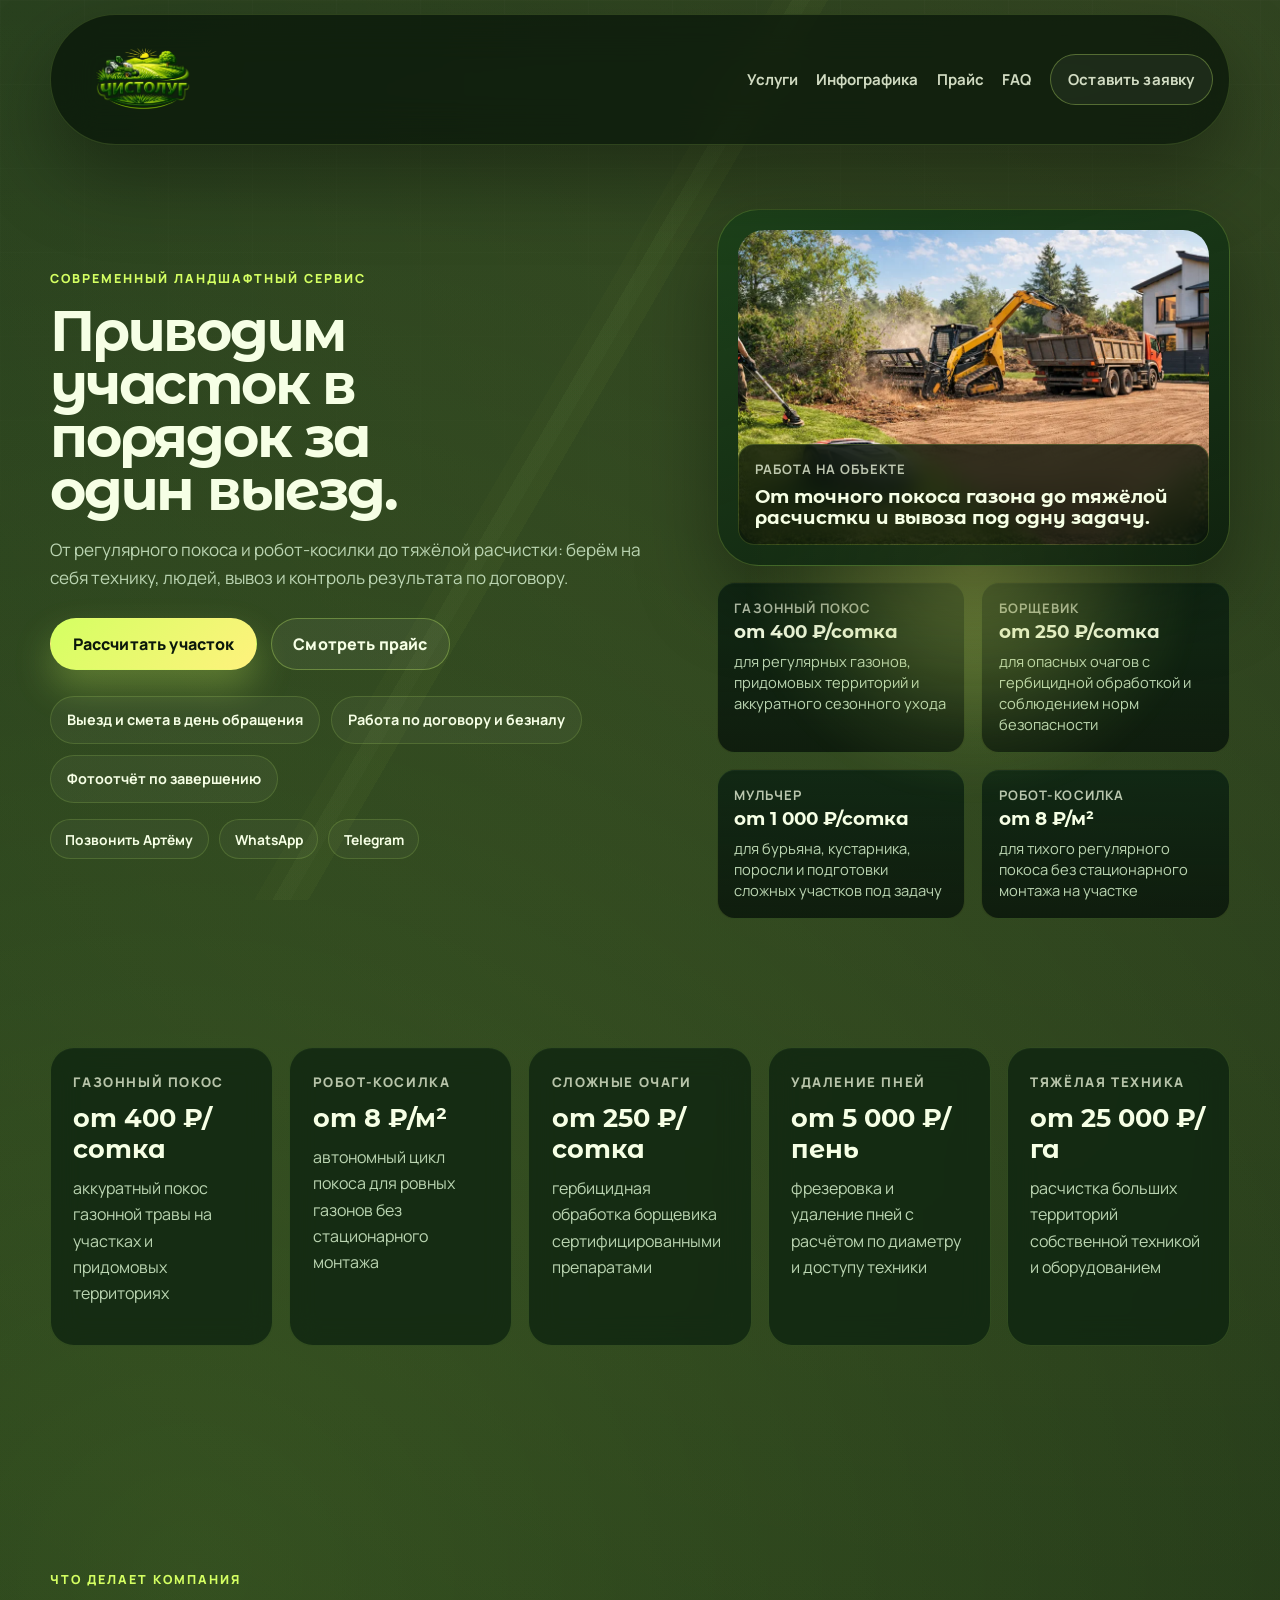
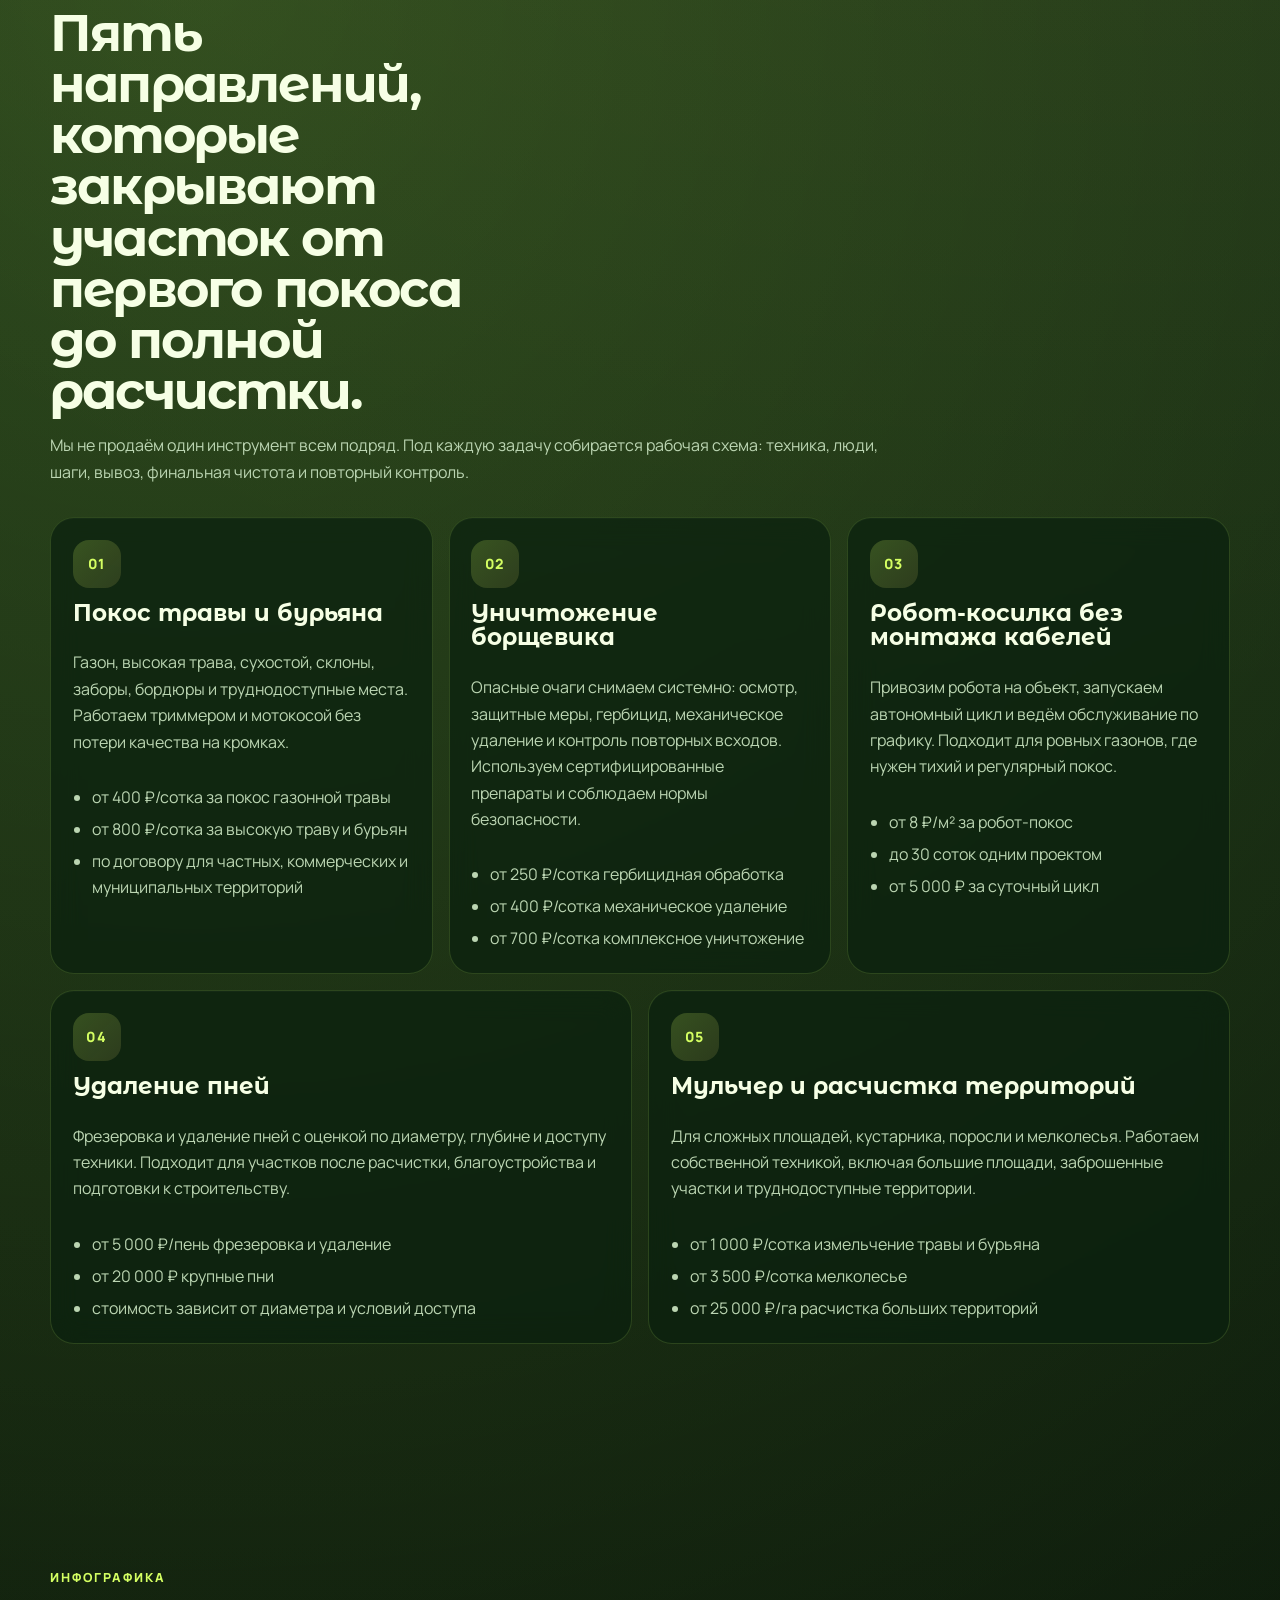
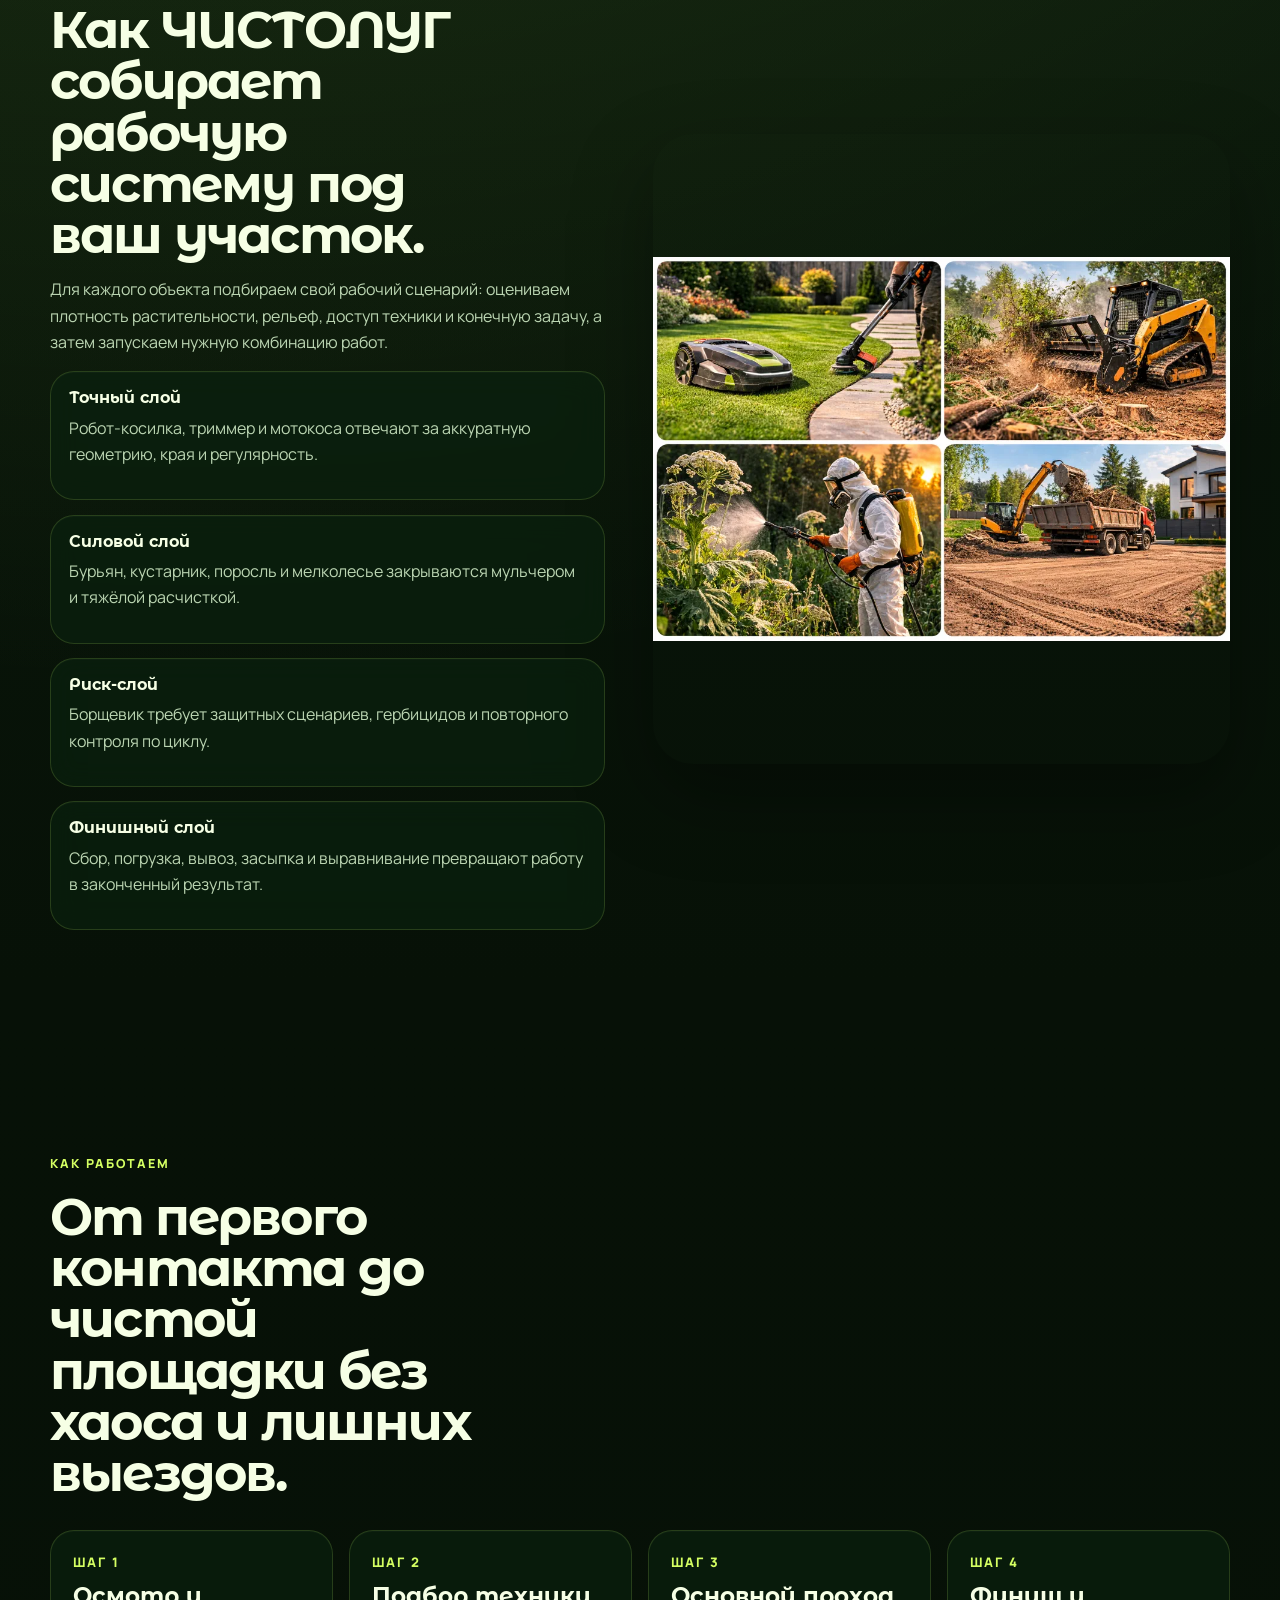
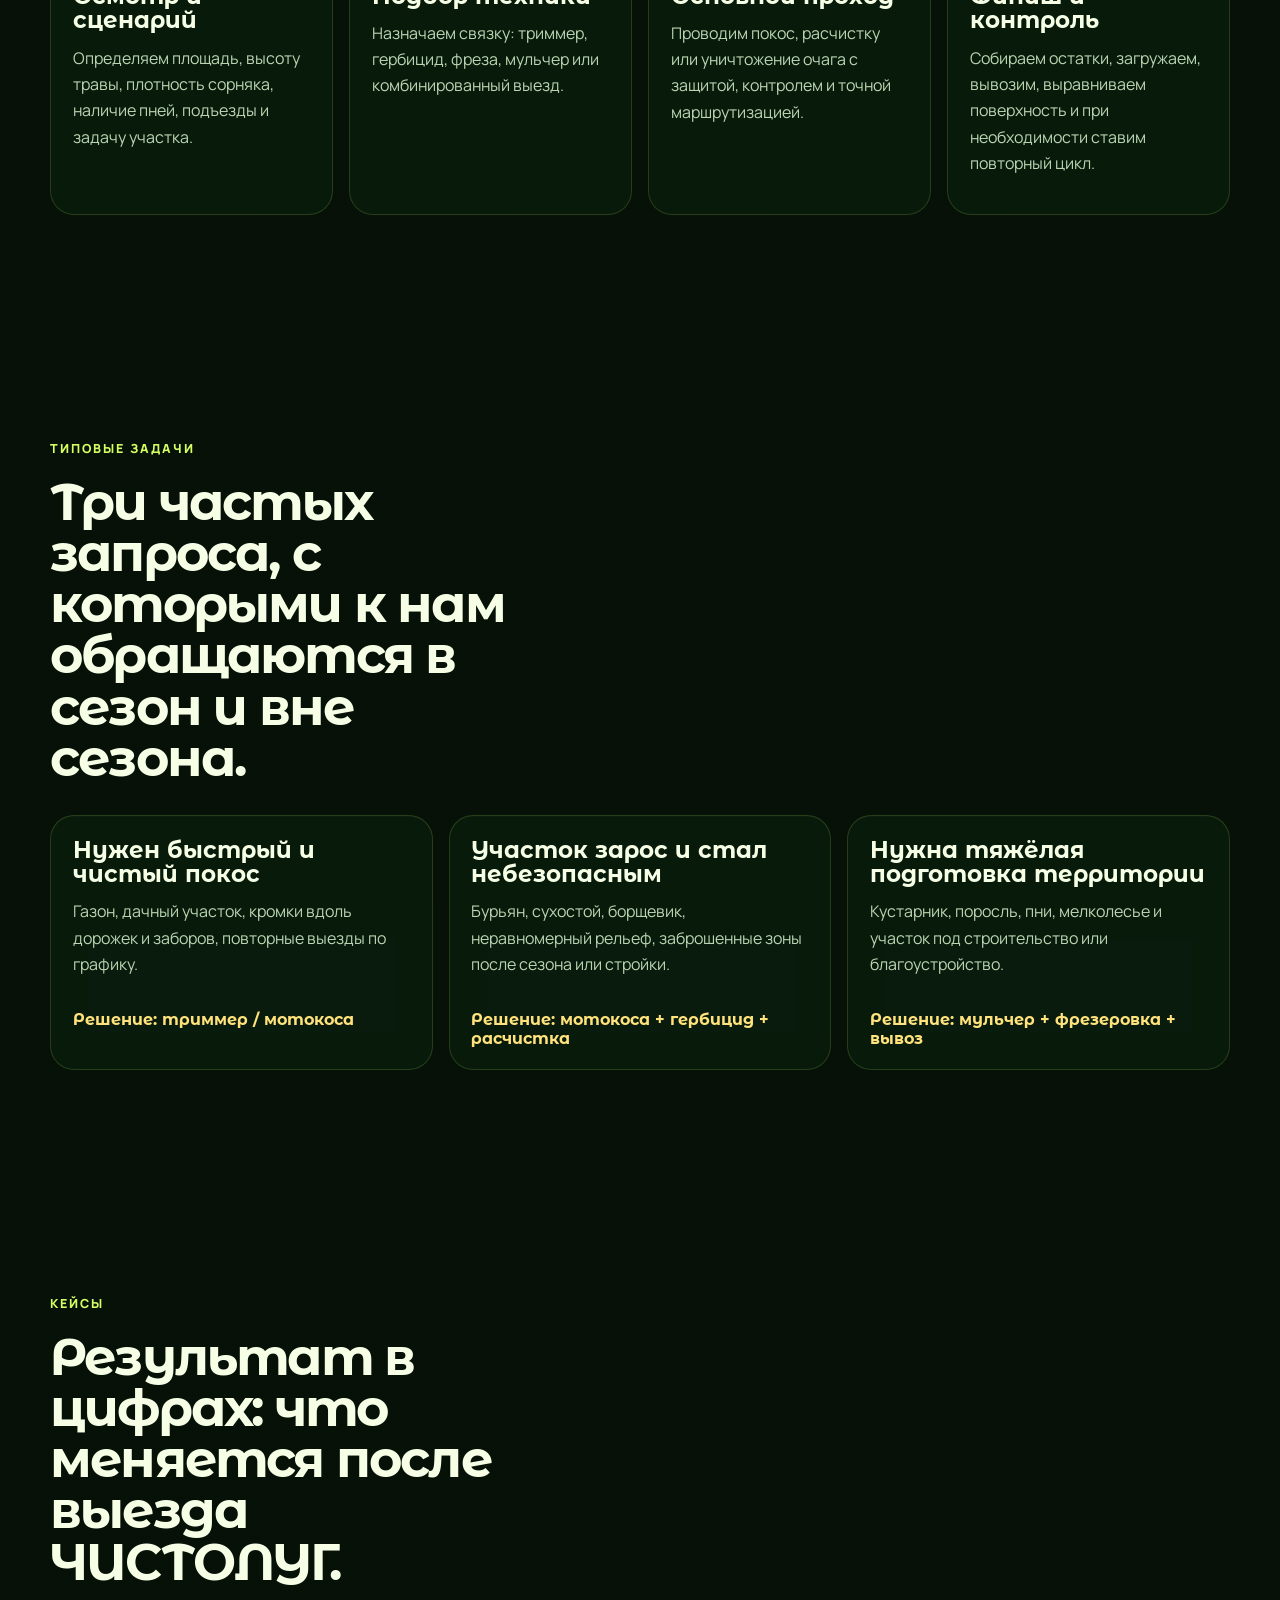
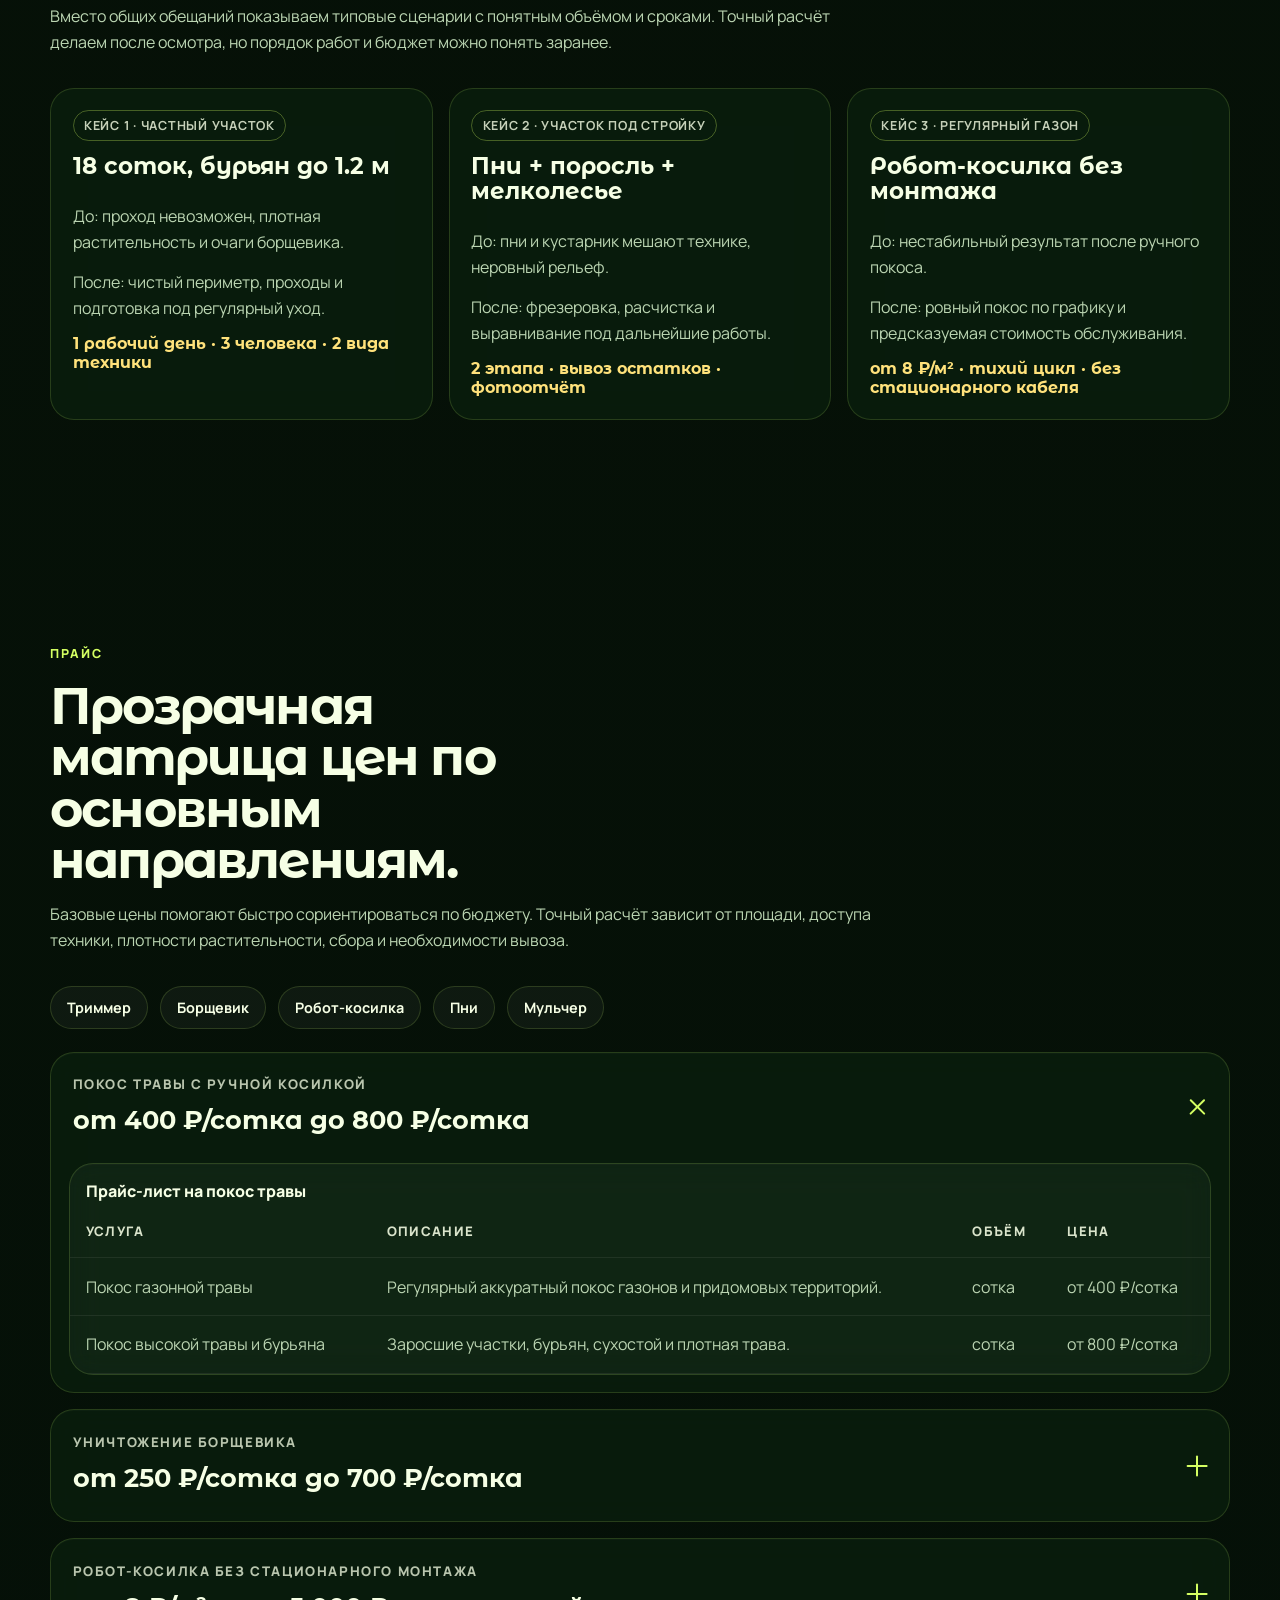
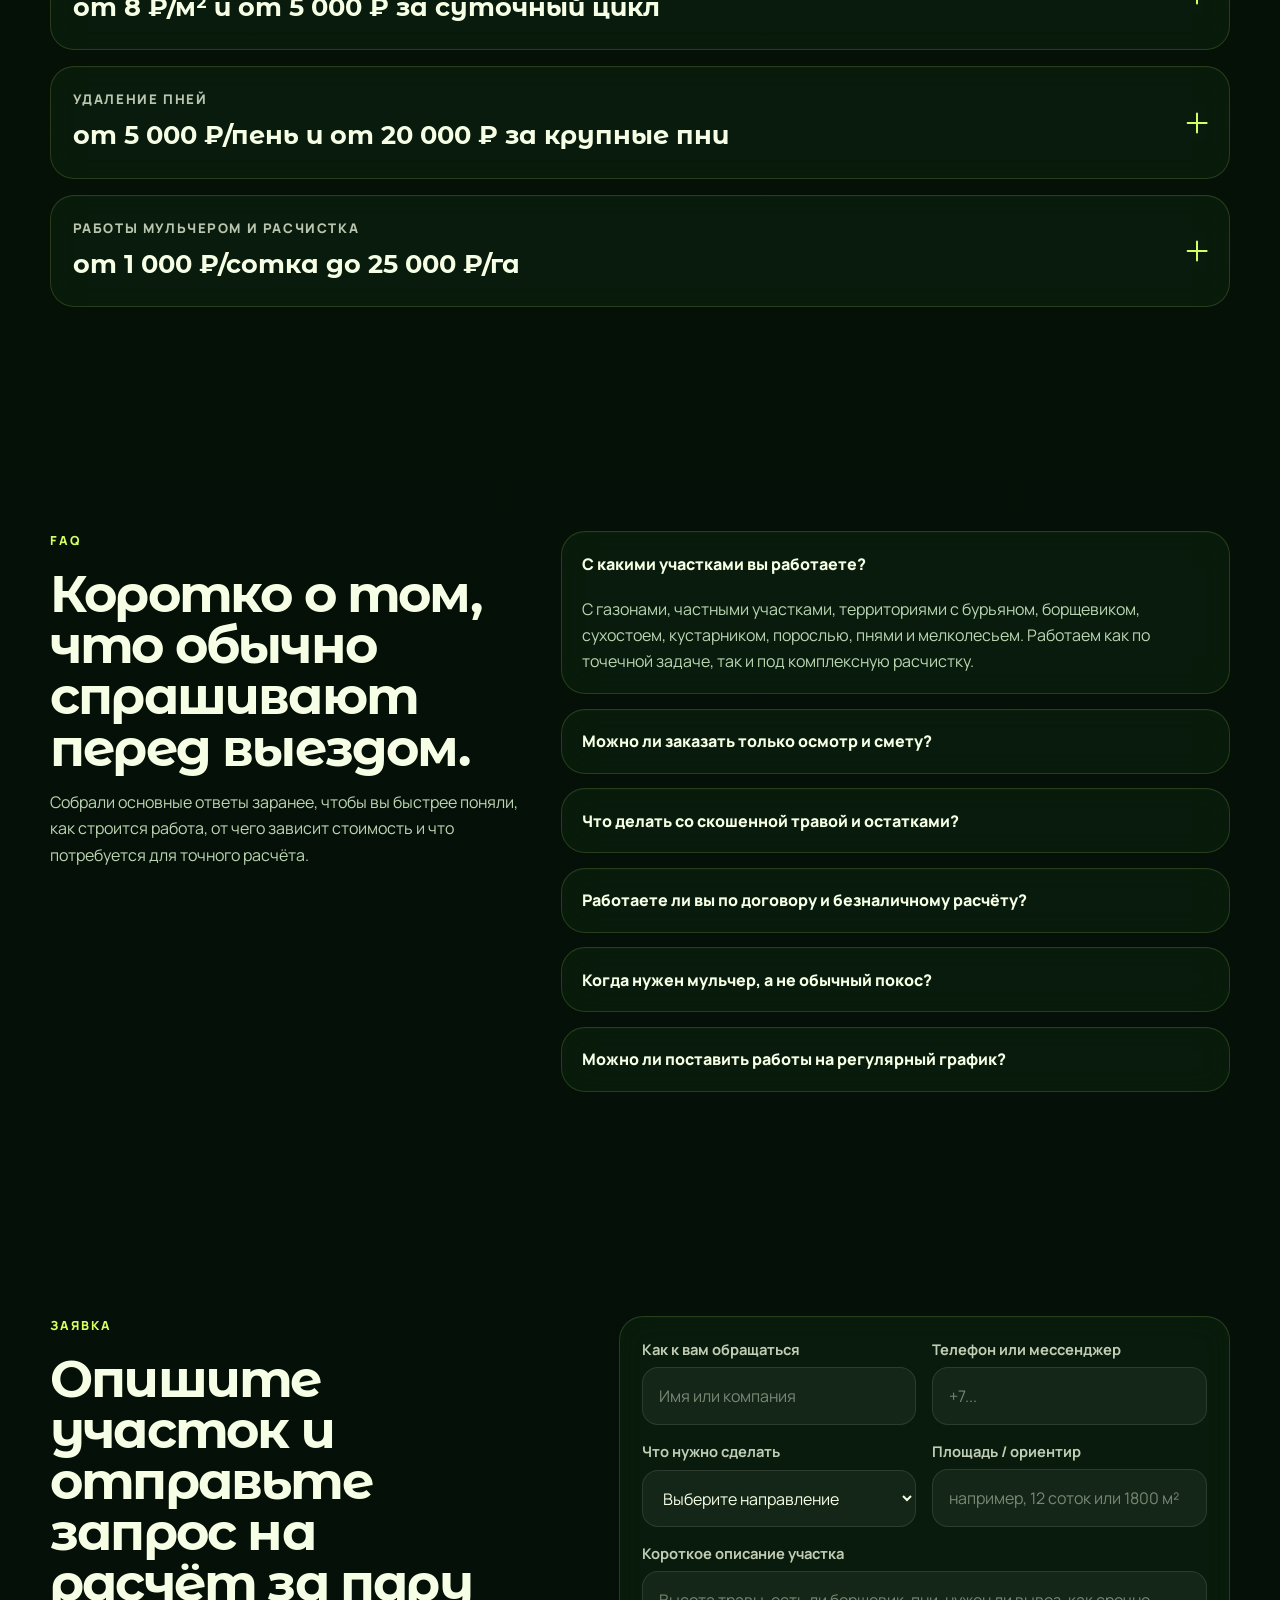
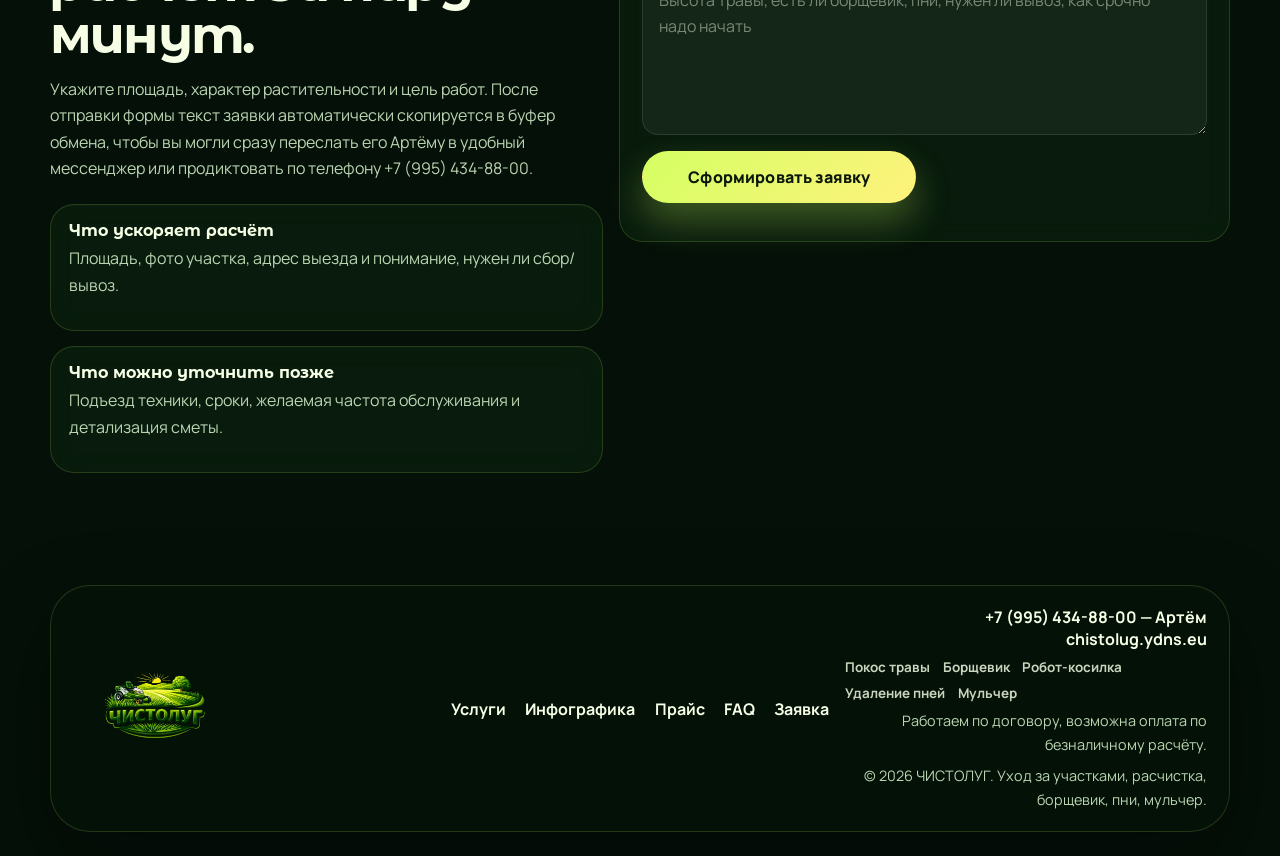
==== commit b89a8ccb: "uuu" ====
--- a/index.html
+++ b/index.html
@@ -3,14 +3,14 @@
   <head>
     <meta charset="UTF-8" />
     <meta name="viewport" content="width=device-width, initial-scale=1.0" />
-    <title>ЧИСТОЛУГ - покос травы, расчистка участков, уничтожение борщевика и удаление пней</title>
+    <title>ЧИСТОЛУГ - покос травы, расчистка участков, борщевик, робот-косилка и удаление пней</title>
     <meta
       name="description"
-      content="ЧИСТОЛУГ выполняет покос травы, расчистку заросших участков, уничтожение борщевика, удаление пней и мульчирование. Современный подход, понятный прайс, работы под ключ."
+      content="ЧИСТОЛУГ выполняет покос травы, расчистку заросших участков, уничтожение борщевика, робот-покос, удаление пней и мульчирование. Работы под ключ, прозрачный прайс, выезд по договору."
     />
     <meta
       name="keywords"
-      content="покос травы, расчистка участков, уничтожение борщевика, удаление пней, мульчер, покос газона"
+      content="покос травы, расчистка участков, уничтожение борщевика, робот-косилка, удаление пней, мульчер, покос газона"
     />
     <meta name="theme-color" content="#0d2413" />
     <meta name="robots" content="index,follow,max-image-preview:large" />
@@ -23,7 +23,7 @@
     <meta property="og:title" content="ЧИСТОЛУГ - современный сервис покоса и расчистки участков" />
     <meta
       property="og:description"
-      content="От аккуратного покоса газона до тяжёлой расчистки мульчером: борщевик, бурьян, пни и мелколесье."
+      content="От аккуратного покоса газона до тяжёлой расчистки мульчером: борщевик, бурьян, пни, мелколесье и робот-косилка."
     />
     <meta property="og:url" content="https://chistolug.ydns.eu/" />
     <meta property="og:site_name" content="ЧИСТОЛУГ" />
@@ -35,10 +35,17 @@
     <meta name="twitter:title" content="ЧИСТОЛУГ - покос, расчистка и восстановление участков" />
     <meta
       name="twitter:description"
-      content="Комплексный ландшафтный сервис: трава, борщевик, пни и мульчер."
+      content="Комплексный ландшафтный сервис: трава, борщевик, робот-косилка, пни и мульчер."
     />
     <meta name="twitter:image" content="https://chistolug.ydns.eu/assets/og-card.svg" />
-    <link rel="preload" href="assets/hiro.png" as="image" />
+    <link
+      rel="preload"
+      href="assets/hiro-960.webp"
+      as="image"
+      imagesrcset="assets/hiro-960.webp 960w, assets/hiro-1536.webp 1536w"
+      imagesizes="(max-width: 960px) 100vw, 720px"
+      type="image/webp"
+    />
     <link rel="stylesheet" href="styles.css" />
     <script type="application/ld+json">
       {
@@ -51,7 +58,7 @@
             "url": "https://chistolug.ydns.eu/",
             "logo": "https://chistolug.ydns.eu/assets/logo-header.png",
             "image": "https://chistolug.ydns.eu/assets/og-card.svg",
-            "description": "Комплексный сервис по покосу травы, расчистке участков, уничтожению борщевика, удалению пней и мульчированию.",
+            "description": "Комплексный сервис по покосу травы, расчистке участков, уничтожению борщевика, робот-покосу, удалению пней и мульчированию.",
             "areaServed": {
               "@type": "Country",
               "name": "Россия"
@@ -61,8 +68,30 @@
               "Покос травы",
               "Расчистка участков",
               "Уничтожение борщевика",
+              "Робот-косилки",
               "Удаление пней",
               "Мульчирование"
+            ]
+          },
+          {
+            "@type": "LocalBusiness",
+            "@id": "https://chistolug.ydns.eu/#localbusiness",
+            "name": "ЧИСТОЛУГ",
+            "url": "https://chistolug.ydns.eu/",
+            "telephone": "+79954348800",
+            "priceRange": "₽₽",
+            "image": "https://chistolug.ydns.eu/assets/og-card.svg",
+            "areaServed": {
+              "@type": "Country",
+              "name": "Россия"
+            },
+            "contactPoint": [
+              {
+                "@type": "ContactPoint",
+                "telephone": "+79954348800",
+                "contactType": "customer service",
+                "availableLanguage": ["ru"]
+              }
             ]
           },
           {
@@ -132,6 +161,24 @@
           },
           {
             "@type": "Service",
+            "name": "Робот-косилка без стационарного монтажа",
+            "provider": {
+              "@id": "https://chistolug.ydns.eu/#organization"
+            },
+            "description": "Доставка робот-косилки на участок, запуск автономного цикла и регулярное обслуживание по графику.",
+            "offers": {
+              "@type": "Offer",
+              "priceCurrency": "RUB",
+              "priceSpecification": {
+                "@type": "PriceSpecification",
+                "priceCurrency": "RUB",
+                "minPrice": "8",
+                "unitCode": "MTK"
+              }
+            }
+          },
+          {
+            "@type": "Service",
             "name": "Удаление пней",
             "provider": {
               "@id": "https://chistolug.ydns.eu/#organization"
@@ -163,7 +210,7 @@
                 "name": "Можно ли заказать только осмотр и смету?",
                 "acceptedAnswer": {
                   "@type": "Answer",
-                  "text": "Да. Для борщевика, пней и мульчера предусмотрен отдельный выезд специалиста и оценка объёма работ."
+                  "text": "Да. Для борщевика, пней, робот-косилки и мульчера предусмотрен отдельный выезд специалиста и оценка объёма работ."
                 }
               },
               {
@@ -195,13 +242,13 @@
         <a class="brand" href="#top" aria-label="ЧИСТОЛУГ">
           <img
             class="brand-logo-image"
-            src="assets/logo-header.png"
+            src="assets/logo-header.webp"
             alt="Логотип ЧИСТОЛУГ"
             width="180"
             height="120"
           />
         </a>
-        <button class="nav-toggle" type="button" aria-expanded="false" aria-controls="site-nav">
+        <button class="nav-toggle" type="button" aria-expanded="false" aria-controls="site-nav" aria-label="Открыть меню">
           <span></span>
           <span></span>
         </button>
@@ -220,34 +267,51 @@
         <div class="container hero-grid">
           <div class="hero-copy reveal">
             <p class="eyebrow">Современный ландшафтный сервис</p>
-            <h1>Превращаем заросший участок в чистую, управляемую территорию.</h1>
+            <h1>Приводим участок в порядок за один выезд.</h1>
             <p class="hero-lead">
-              ЧИСТОЛУГ берёт на себя полный цикл: от аккуратного покоса газона до уничтожения борщевика,
-              удаления пней и тяжёлой расчистки мульчером.
+              От регулярного покоса и робот-косилки до тяжёлой расчистки: берём на себя технику, людей,
+              вывоз и контроль результата по договору.
             </p>
             <div class="hero-actions">
               <a class="button button-primary" href="#quote">Рассчитать участок</a>
               <a class="button button-secondary" href="#prices">Смотреть прайс</a>
             </div>
             <ul class="hero-tags" aria-label="Направления работ">
-              <li>Газоны и частные участки</li>
-              <li>Заброшенные территории</li>
-              <li>Опасный борщевик</li>
-              <li>Пни и поросль</li>
-              <li>Мульчер и тяжёлая расчистка</li>
+              <li>Выезд и смета в день обращения</li>
+              <li>Работа по договору и безналу</li>
+              <li>Фотоотчёт по завершению</li>
             </ul>
+            <div class="hero-contact-links">
+              <a class="hero-contact-link" href="tel:+79954348800">Позвонить Артёму</a>
+              <a class="hero-contact-link" href="https://wa.me/79954348800" target="_blank" rel="noopener">WhatsApp</a>
+              <a
+                class="hero-contact-link"
+                href="https://t.me/share/url?url=https%3A%2F%2Fchistolug.ydns.eu%2F&text=%D0%A5%D0%BE%D1%87%D1%83%20%D1%80%D0%B0%D1%81%D1%87%D0%B5%D1%82%20%D1%83%D1%87%D0%B0%D1%81%D1%82%D0%BA%D0%B0%20%D0%A7%D0%98%D0%A1%D0%A2%D0%9E%D0%9B%D0%A3%D0%93"
+                target="_blank"
+                rel="noopener"
+              >
+                Telegram
+              </a>
+            </div>
           </div>
 
           <div class="hero-visual reveal" style="--delay: 0.12s">
             <div class="hero-orbit" aria-hidden="true"></div>
             <figure class="hero-scene-card">
-              <img
-                src="assets/hiro.png"
-                alt="Техника ЧИСТОЛУГ на объекте: ручной покос и расчистка участка с погрузкой растительных остатков."
-                width="1536"
-                height="1024"
-                fetchpriority="high"
-              />
+              <picture>
+                <source
+                  srcset="assets/hiro-960.webp 960w, assets/hiro-1536.webp 1536w"
+                  sizes="(max-width: 960px) 100vw, 720px"
+                  type="image/webp"
+                />
+                <img
+                  src="assets/hiro.png"
+                  alt="Техника ЧИСТОЛУГ на объекте: ручной покос и расчистка участка с погрузкой растительных остатков."
+                  width="1536"
+                  height="1024"
+                  fetchpriority="high"
+                />
+              </picture>
               <figcaption class="scene-caption">
                 <span>Работа на объекте</span>
                 <strong>От точного покоса газона до тяжёлой расчистки и вывоза под одну задачу.</strong>
@@ -269,6 +333,11 @@
                 <strong>от 1 000 ₽/сотка</strong>
                 <p>для бурьяна, кустарника, поросли и подготовки сложных участков под задачу</p>
               </article>
+              <article class="hero-badge">
+                <span>Робот-косилка</span>
+                <strong>от 8 ₽/м²</strong>
+                <p>для тихого регулярного покоса без стационарного монтажа на участке</p>
+              </article>
             </div>
           </div>
         </div>
@@ -283,11 +352,16 @@
               <p>аккуратный покос газонной травы на участках и придомовых территориях</p>
             </article>
             <article class="metric reveal" style="--delay: 0.06s">
+              <span class="metric-label">Робот-косилка</span>
+              <strong class="metric-value">от 8 ₽/м²</strong>
+              <p>автономный цикл покоса для ровных газонов без стационарного монтажа</p>
+            </article>
+            <article class="metric reveal" style="--delay: 0.1s">
               <span class="metric-label">Сложные очаги</span>
               <strong class="metric-value">от 250 ₽/сотка</strong>
               <p>гербицидная обработка борщевика сертифицированными препаратами</p>
             </article>
-            <article class="metric reveal" style="--delay: 0.12s">
+            <article class="metric reveal" style="--delay: 0.14s">
               <span class="metric-label">Удаление пней</span>
               <strong class="metric-value">от 5 000 ₽/пень</strong>
               <p>фрезеровка и удаление пней с расчётом по диаметру и доступу техники</p>
@@ -305,7 +379,7 @@
         <div class="container">
           <div class="section-heading reveal">
             <p class="eyebrow">Что делает компания</p>
-            <h2>Четыре направления, которые закрывают участок от первого покоса до полной расчистки.</h2>
+            <h2>Пять направлений, которые закрывают участок от первого покоса до полной расчистки.</h2>
             <p>
               Мы не продаём один инструмент всем подряд. Под каждую задачу собирается рабочая схема:
               техника, люди, шаги, вывоз, финальная чистота и повторный контроль.
@@ -343,6 +417,20 @@
 
             <article class="service-card reveal" style="--delay: 0.12s">
               <span class="service-icon">03</span>
+              <h3>Робот-косилка без монтажа кабелей</h3>
+              <p>
+                Привозим робота на объект, запускаем автономный цикл и ведём обслуживание по графику.
+                Подходит для ровных газонов, где нужен тихий и регулярный покос.
+              </p>
+              <ul>
+                <li>от 8 ₽/м² за робот-покос</li>
+                <li>до 30 соток одним проектом</li>
+                <li>от 5 000 ₽ за суточный цикл</li>
+              </ul>
+            </article>
+
+            <article class="service-card reveal" style="--delay: 0.18s">
+              <span class="service-icon">04</span>
               <h3>Удаление пней</h3>
               <p>
                 Фрезеровка и удаление пней с оценкой по диаметру, глубине и доступу техники. Подходит для
@@ -355,8 +443,8 @@
               </ul>
             </article>
 
-            <article class="service-card reveal" style="--delay: 0.18s">
-              <span class="service-icon">04</span>
+            <article class="service-card reveal" style="--delay: 0.24s">
+              <span class="service-icon">05</span>
               <h3>Мульчер и расчистка территорий</h3>
               <p>
                 Для сложных площадей, кустарника, поросли и мелколесья. Работаем собственной техникой,
@@ -384,7 +472,7 @@
             <div class="system-list">
               <article>
                 <strong>Точный слой</strong>
-                <p>Триммер и мотокоса отвечают за аккуратную геометрию, края и регулярность покоса.</p>
+                <p>Робот-косилка, триммер и мотокоса отвечают за аккуратную геометрию, края и регулярность.</p>
               </article>
               <article>
                 <strong>Силовой слой</strong>
@@ -402,13 +490,20 @@
           </div>
 
           <figure class="system-visual reveal" style="--delay: 0.12s">
-            <img
-              src="assets/services.png"
-              alt="Коллаж направлений ЧИСТОЛУГ: ручной покос, мульчер, обработка борщевика и вывоз растительных остатков."
-              width="1536"
-              height="1024"
-              loading="lazy"
-            />
+            <picture>
+              <source
+                srcset="assets/services-960.webp 960w, assets/services-1536.webp 1536w"
+                sizes="(max-width: 960px) 100vw, 700px"
+                type="image/webp"
+              />
+              <img
+                src="assets/services.png"
+                alt="Коллаж направлений ЧИСТОЛУГ: ручной покос, мульчер, обработка борщевика и вывоз растительных остатков."
+                width="1536"
+                height="1024"
+                loading="lazy"
+              />
+            </picture>
           </figure>
         </div>
       </section>
@@ -465,6 +560,42 @@
               <h3>Нужна тяжёлая подготовка территории</h3>
               <p>Кустарник, поросль, пни, мелколесье и участок под строительство или благоустройство.</p>
               <strong>Решение: мульчер + фрезеровка + вывоз</strong>
+            </article>
+          </div>
+        </div>
+      </section>
+
+      <section class="section trust" id="results">
+        <div class="container">
+          <div class="section-heading reveal">
+            <p class="eyebrow">Кейсы</p>
+            <h2>Результат в цифрах: что меняется после выезда ЧИСТОЛУГ.</h2>
+            <p>
+              Вместо общих обещаний показываем типовые сценарии с понятным объёмом и сроками. Точный расчёт
+              делаем после осмотра, но порядок работ и бюджет можно понять заранее.
+            </p>
+          </div>
+          <div class="trust-grid">
+            <article class="trust-card reveal">
+              <span class="trust-kicker">Кейс 1 · частный участок</span>
+              <h3>18 соток, бурьян до 1.2 м</h3>
+              <p class="trust-state">До: проход невозможен, плотная растительность и очаги борщевика.</p>
+              <p class="trust-state">После: чистый периметр, проходы и подготовка под регулярный уход.</p>
+              <strong>1 рабочий день · 3 человека · 2 вида техники</strong>
+            </article>
+            <article class="trust-card reveal" style="--delay: 0.08s">
+              <span class="trust-kicker">Кейс 2 · участок под стройку</span>
+              <h3>Пни + поросль + мелколесье</h3>
+              <p class="trust-state">До: пни и кустарник мешают технике, неровный рельеф.</p>
+              <p class="trust-state">После: фрезеровка, расчистка и выравнивание под дальнейшие работы.</p>
+              <strong>2 этапа · вывоз остатков · фотоотчёт</strong>
+            </article>
+            <article class="trust-card reveal" style="--delay: 0.16s">
+              <span class="trust-kicker">Кейс 3 · регулярный газон</span>
+              <h3>Робот-косилка без монтажа</h3>
+              <p class="trust-state">До: нестабильный результат после ручного покоса.</p>
+              <p class="trust-state">После: ровный покос по графику и предсказуемая стоимость обслуживания.</p>
+              <strong>от 8 ₽/м² · тихий цикл · без стационарного кабеля</strong>
             </article>
           </div>
         </div>
@@ -484,6 +615,7 @@
           <div class="price-chips reveal">
             <a class="chip-link" href="#price-trimmer">Триммер</a>
             <a class="chip-link" href="#price-hogweed">Борщевик</a>
+            <a class="chip-link" href="#price-robot">Робот-косилка</a>
             <a class="chip-link" href="#price-stumps">Пни</a>
             <a class="chip-link" href="#price-mulcher">Мульчер</a>
           </div>
@@ -539,6 +671,34 @@
                     <tr><td>Гербицидная обработка</td><td>Обработка сертифицированными гербицидами, разрешёнными к применению в РФ.</td><td>сотка</td><td>от 250 ₽/сотка</td></tr>
                     <tr><td>Механическое удаление</td><td>Скашивание и локальная расчистка очага с соблюдением требований безопасности.</td><td>сотка</td><td>от 400 ₽/сотка</td></tr>
                     <tr><td>Комплексное уничтожение</td><td>Гербицидная обработка, механическое удаление и контроль повторных всходов.</td><td>сотка</td><td>от 700 ₽/сотка</td></tr>
+                  </tbody>
+                </table>
+              </div>
+            </details>
+
+            <details class="price-panel reveal" id="price-robot">
+              <summary>
+                <div>
+                  <span class="price-panel-label">Робот-косилка без стационарного монтажа</span>
+                  <strong>от 8 ₽/м² и от 5 000 ₽ за суточный цикл</strong>
+                </div>
+                <span class="summary-icon" aria-hidden="true"></span>
+              </summary>
+              <div class="table-wrap">
+                <table class="price-table">
+                  <caption>Прайс-лист услуг робот-косилки</caption>
+                  <thead>
+                    <tr>
+                      <th>Услуга</th>
+                      <th>Описание</th>
+                      <th>Объём</th>
+                      <th>Цена</th>
+                    </tr>
+                  </thead>
+                  <tbody>
+                    <tr><td>Робот-покос</td><td>Автономный покос ровного газона с настройкой цикла на месте.</td><td>м²</td><td>от 8 ₽/м²</td></tr>
+                    <tr><td>Суточный цикл</td><td>Доставка, настройка и контроль работы на участке в течение дня.</td><td>сутки</td><td>от 5 000 ₽</td></tr>
+                    <tr><td>Регулярный график</td><td>Повторные выезды по расписанию для стабильного состояния газона.</td><td>м²</td><td>индивидуально</td></tr>
                   </tbody>
                 </table>
               </div>
@@ -626,7 +786,7 @@
             <details class="faq-item reveal" style="--delay: 0.05s">
               <summary>Можно ли заказать только осмотр и смету?</summary>
               <p>
-                Да. Для борщевика, удаления пней и мульчера предусмотрен отдельный выезд
+                Да. Для борщевика, удаления пней, робот-косилки и мульчера предусмотрен отдельный выезд
                 специалиста с оценкой доступа, объёма и нужной технологии.
               </p>
             </details>
@@ -684,7 +844,7 @@
             </div>
           </div>
 
-          <form class="quote-form reveal" id="quote-form" style="--delay: 0.12s">
+          <form class="quote-form reveal" id="quote-form" style="--delay: 0.12s" data-endpoint="">
             <label>
               <span>Как к вам обращаться</span>
               <input type="text" name="name" placeholder="Имя или компания" required />
@@ -719,6 +879,7 @@
             </label>
             <button class="button button-primary" type="submit">Сформировать заявку</button>
             <p class="form-status" id="form-status" role="status" aria-live="polite"></p>
+            <div class="form-actions" id="form-actions" hidden></div>
           </form>
         </div>
       </section>
@@ -730,7 +891,7 @@
           <a class="brand brand-footer" href="#top">
             <img
               class="brand-logo-image"
-              src="assets/logo-header.png"
+              src="assets/logo-header.webp"
               alt="Логотип ЧИСТОЛУГ"
               width="168"
               height="112"
@@ -747,11 +908,30 @@
         <div class="footer-meta">
           <a href="tel:+79954348800">+7 (995) 434-88-00 — Артём</a>
           <a href="https://chistolug.ydns.eu/">chistolug.ydns.eu</a>
+          <div class="footer-service-links">
+            <a href="/pokos-travy.html">Покос травы</a>
+            <a href="/unichtozhenie-borshchevika.html">Борщевик</a>
+            <a href="/robot-kosilka.html">Робот-косилка</a>
+            <a href="/udalenie-pney.html">Удаление пней</a>
+            <a href="/raschistka-mulcherom.html">Мульчер</a>
+          </div>
           <p>Работаем по договору, возможна оплата по безналичному расчёту.</p>
           <p>© <span id="year"></span> ЧИСТОЛУГ. Уход за участками, расчистка, борщевик, пни, мульчер.</p>
         </div>
       </div>
     </footer>
+
+    <div class="mobile-contact-bar" aria-label="Быстрый контакт">
+      <a href="tel:+79954348800">Позвонить</a>
+      <a href="https://wa.me/79954348800" target="_blank" rel="noopener">WhatsApp</a>
+      <a
+        href="https://t.me/share/url?url=https%3A%2F%2Fchistolug.ydns.eu%2F&text=%D0%A5%D0%BE%D1%87%D1%83%20%D1%80%D0%B0%D1%81%D1%87%D0%B5%D1%82%20%D1%83%D1%87%D0%B0%D1%81%D1%82%D0%BA%D0%B0%20%D0%A7%D0%98%D0%A1%D0%A2%D0%9E%D0%9B%D0%A3%D0%93"
+        target="_blank"
+        rel="noopener"
+      >
+        Telegram
+      </a>
+    </div>
 
     <script src="script.js"></script>
   </body>
--- a/styles.css
+++ b/styles.css
@@ -20,6 +20,8 @@
   --radius-md: 18px;
   --container: min(1180px, calc(100% - 2rem));
   --timing: 220ms ease;
+  --header-offset: 7.5rem;
+  --mobile-bar-offset: 0px;
 }
 
 *,
@@ -30,12 +32,14 @@
 
 html {
   scroll-behavior: smooth;
+  scroll-padding-top: var(--header-offset);
 }
 
 body {
   margin: 0;
   min-width: 320px;
   overflow-x: clip;
+  padding-bottom: var(--mobile-bar-offset);
   font-family: "Manrope", "Avenir Next", "Segoe UI", sans-serif;
   color: var(--text);
   background:
@@ -111,6 +115,11 @@
 .section {
   position: relative;
   padding: clamp(4rem, 9vw, 7rem) 0;
+}
+
+section[id],
+details[id] {
+  scroll-margin-top: var(--header-offset);
 }
 
 .eyebrow {
@@ -393,6 +402,35 @@
   font-weight: 700;
 }
 
+.hero-contact-links {
+  display: flex;
+  flex-wrap: wrap;
+  gap: 0.65rem;
+  margin-top: 1rem;
+}
+
+.hero-contact-link {
+  display: inline-flex;
+  align-items: center;
+  justify-content: center;
+  min-height: 2.5rem;
+  padding: 0.55rem 0.9rem;
+  border: 1px solid var(--line);
+  border-radius: 999px;
+  background: rgba(255, 255, 255, 0.03);
+  color: var(--text);
+  font-size: 0.86rem;
+  font-weight: 700;
+  transition: border-color var(--timing), background var(--timing), transform var(--timing);
+}
+
+.hero-contact-link:hover,
+.hero-contact-link:focus-visible {
+  border-color: var(--line-strong);
+  background: rgba(255, 255, 255, 0.08);
+  transform: translateY(-1px);
+}
+
 .hero-visual {
   position: relative;
   display: grid;
@@ -465,7 +503,7 @@
 
 .hero-badge-grid {
   display: grid;
-  grid-template-columns: repeat(3, minmax(0, 1fr));
+  grid-template-columns: repeat(2, minmax(0, 1fr));
   gap: 1rem;
 }
 
@@ -500,7 +538,7 @@
 }
 
 .proof-grid {
-  grid-template-columns: repeat(4, minmax(0, 1fr));
+  grid-template-columns: repeat(5, minmax(0, 1fr));
 }
 
 .metric,
@@ -671,6 +709,44 @@
   color: var(--gold);
 }
 
+.trust-grid {
+  display: grid;
+  grid-template-columns: repeat(3, minmax(0, 1fr));
+  gap: 1rem;
+}
+
+.trust-card {
+  display: grid;
+  align-content: start;
+  gap: 0.8rem;
+  padding: 1.35rem;
+  border: 1px solid var(--line);
+  border-radius: var(--radius-lg);
+  background: var(--surface);
+  backdrop-filter: blur(14px);
+}
+
+.trust-kicker {
+  display: inline-flex;
+  width: fit-content;
+  padding: 0.38rem 0.65rem;
+  border: 1px solid rgba(212, 255, 98, 0.3);
+  border-radius: 999px;
+  color: rgba(246, 255, 229, 0.8);
+  font-size: 0.78rem;
+  font-weight: 700;
+  letter-spacing: 0.06em;
+  text-transform: uppercase;
+}
+
+.trust-state {
+  margin-bottom: 0;
+}
+
+.trust-card strong {
+  color: var(--gold);
+}
+
 .price-chips {
   display: flex;
   flex-wrap: wrap;
@@ -899,6 +975,35 @@
   font-weight: 700;
 }
 
+.form-actions {
+  grid-column: 1 / -1;
+  display: flex;
+  flex-wrap: wrap;
+  gap: 0.65rem;
+}
+
+.form-action-link {
+  display: inline-flex;
+  align-items: center;
+  justify-content: center;
+  min-height: 2.5rem;
+  padding: 0.5rem 0.9rem;
+  border: 1px solid var(--line);
+  border-radius: 999px;
+  color: var(--text);
+  font-size: 0.86rem;
+  font-weight: 700;
+  background: rgba(255, 255, 255, 0.04);
+  transition: border-color var(--timing), background var(--timing), transform var(--timing);
+}
+
+.form-action-link:hover,
+.form-action-link:focus-visible {
+  border-color: var(--line-strong);
+  background: rgba(255, 255, 255, 0.1);
+  transform: translateY(-1px);
+}
+
 .site-footer {
   padding: 0 0 1.5rem;
 }
@@ -941,6 +1046,48 @@
   font-size: 0.9rem;
 }
 
+.footer-service-links {
+  display: flex;
+  flex-wrap: wrap;
+  gap: 0.5rem 0.8rem;
+  margin-top: 0.5rem;
+}
+
+.footer-service-links a {
+  font-size: 0.84rem;
+  color: rgba(246, 255, 229, 0.82);
+}
+
+.mobile-contact-bar {
+  display: none;
+  position: fixed;
+  left: 0.7rem;
+  right: 0.7rem;
+  bottom: 0.65rem;
+  z-index: 45;
+  gap: 0.55rem;
+  padding: 0.55rem;
+  border: 1px solid var(--line);
+  border-radius: 999px;
+  background: rgba(5, 18, 8, 0.92);
+  backdrop-filter: blur(12px);
+  box-shadow: var(--shadow);
+}
+
+.mobile-contact-bar a {
+  flex: 1 1 0;
+  display: inline-flex;
+  align-items: center;
+  justify-content: center;
+  min-height: 2.35rem;
+  border-radius: 999px;
+  border: 1px solid var(--line);
+  font-size: 0.85rem;
+  font-weight: 700;
+  color: var(--text);
+  background: rgba(255, 255, 255, 0.04);
+}
+
 .reveal {
   opacity: 1;
   transform: none;
@@ -993,6 +1140,7 @@
   }
 
   .proof-grid,
+  .trust-grid,
   .process-grid {
     grid-template-columns: repeat(2, minmax(0, 1fr));
   }
@@ -1019,34 +1167,47 @@
 }
 
 @media (max-width: 880px) {
+  :root {
+    --mobile-bar-offset: 4.9rem;
+  }
+
   .header-grid {
-    grid-template-columns: 1fr;
+    grid-template-columns: auto auto;
+    align-items: center;
     border-radius: 2rem;
   }
 
   .nav-toggle {
+    display: grid;
+  }
+
+  .site-nav {
     display: none;
-  }
-
-  .site-nav {
-    display: flex;
     grid-column: 1 / -1;
-    justify-content: flex-start;
-    flex-wrap: wrap;
-    gap: 0.65rem;
-    padding-top: 0.55rem;
+    flex-direction: column;
+    align-items: stretch;
+    gap: 0.55rem;
+    padding-top: 0.7rem;
     border-top: 1px solid rgba(255, 255, 255, 0.08);
-    overflow: visible;
   }
 
   .site-nav a {
-    white-space: nowrap;
-    font-size: 0.88rem;
+    width: 100%;
+    padding: 0.55rem 0.2rem;
+    font-size: 0.94rem;
   }
 
   .site-nav .button-ghost {
     min-height: 2.45rem;
-    padding-inline: 1rem;
+    padding-inline: 1.05rem;
+  }
+
+  .nav-open .site-nav {
+    display: flex;
+  }
+
+  .mobile-contact-bar {
+    display: flex;
   }
 }
 
@@ -1061,6 +1222,7 @@
 
   .service-grid,
   .case-grid,
+  .trust-grid,
   .proof-grid,
   .process-grid,
   .quote-form {
@@ -1075,10 +1237,6 @@
     grid-template-columns: repeat(2, minmax(0, 1fr));
   }
 
-  .hero-badge:last-child {
-    grid-column: 1 / -1;
-  }
-
   .hero-scene-card {
     padding: 0.9rem;
   }
@@ -1093,7 +1251,43 @@
   }
 
   .price-table {
-    min-width: 640px;
+    min-width: 0;
+  }
+
+  .price-table thead {
+    display: none;
+  }
+
+  .price-table tbody {
+    display: grid;
+    gap: 0.65rem;
+    padding: 0.7rem;
+  }
+
+  .price-table tr {
+    display: grid;
+    gap: 0.45rem;
+    padding: 0.75rem;
+    border: 1px solid rgba(255, 255, 255, 0.08);
+    border-radius: 0.9rem;
+    background: rgba(255, 255, 255, 0.03);
+  }
+
+  .price-table td {
+    display: grid;
+    grid-template-columns: minmax(7.8rem, 9.2rem) minmax(0, 1fr);
+    gap: 0.5rem;
+    padding: 0;
+    border-bottom: 0;
+  }
+
+  .price-table td::before {
+    content: attr(data-label);
+    color: rgba(246, 255, 229, 0.74);
+    font-size: 0.74rem;
+    font-weight: 800;
+    text-transform: uppercase;
+    letter-spacing: 0.08em;
   }
 }
 
@@ -1137,12 +1331,13 @@
 
   .button,
   .chip-link,
-  .hero-tags li {
+  .hero-tags li,
+  .hero-contact-link {
     width: 100%;
   }
 
   .site-nav a {
-    width: auto;
+    width: 100%;
   }
 
   .site-nav .button-ghost {
@@ -1181,6 +1376,11 @@
   }
 
   .hero-tags {
+    display: grid;
+    gap: 0.55rem;
+  }
+
+  .hero-contact-links {
     display: grid;
     gap: 0.55rem;
   }
